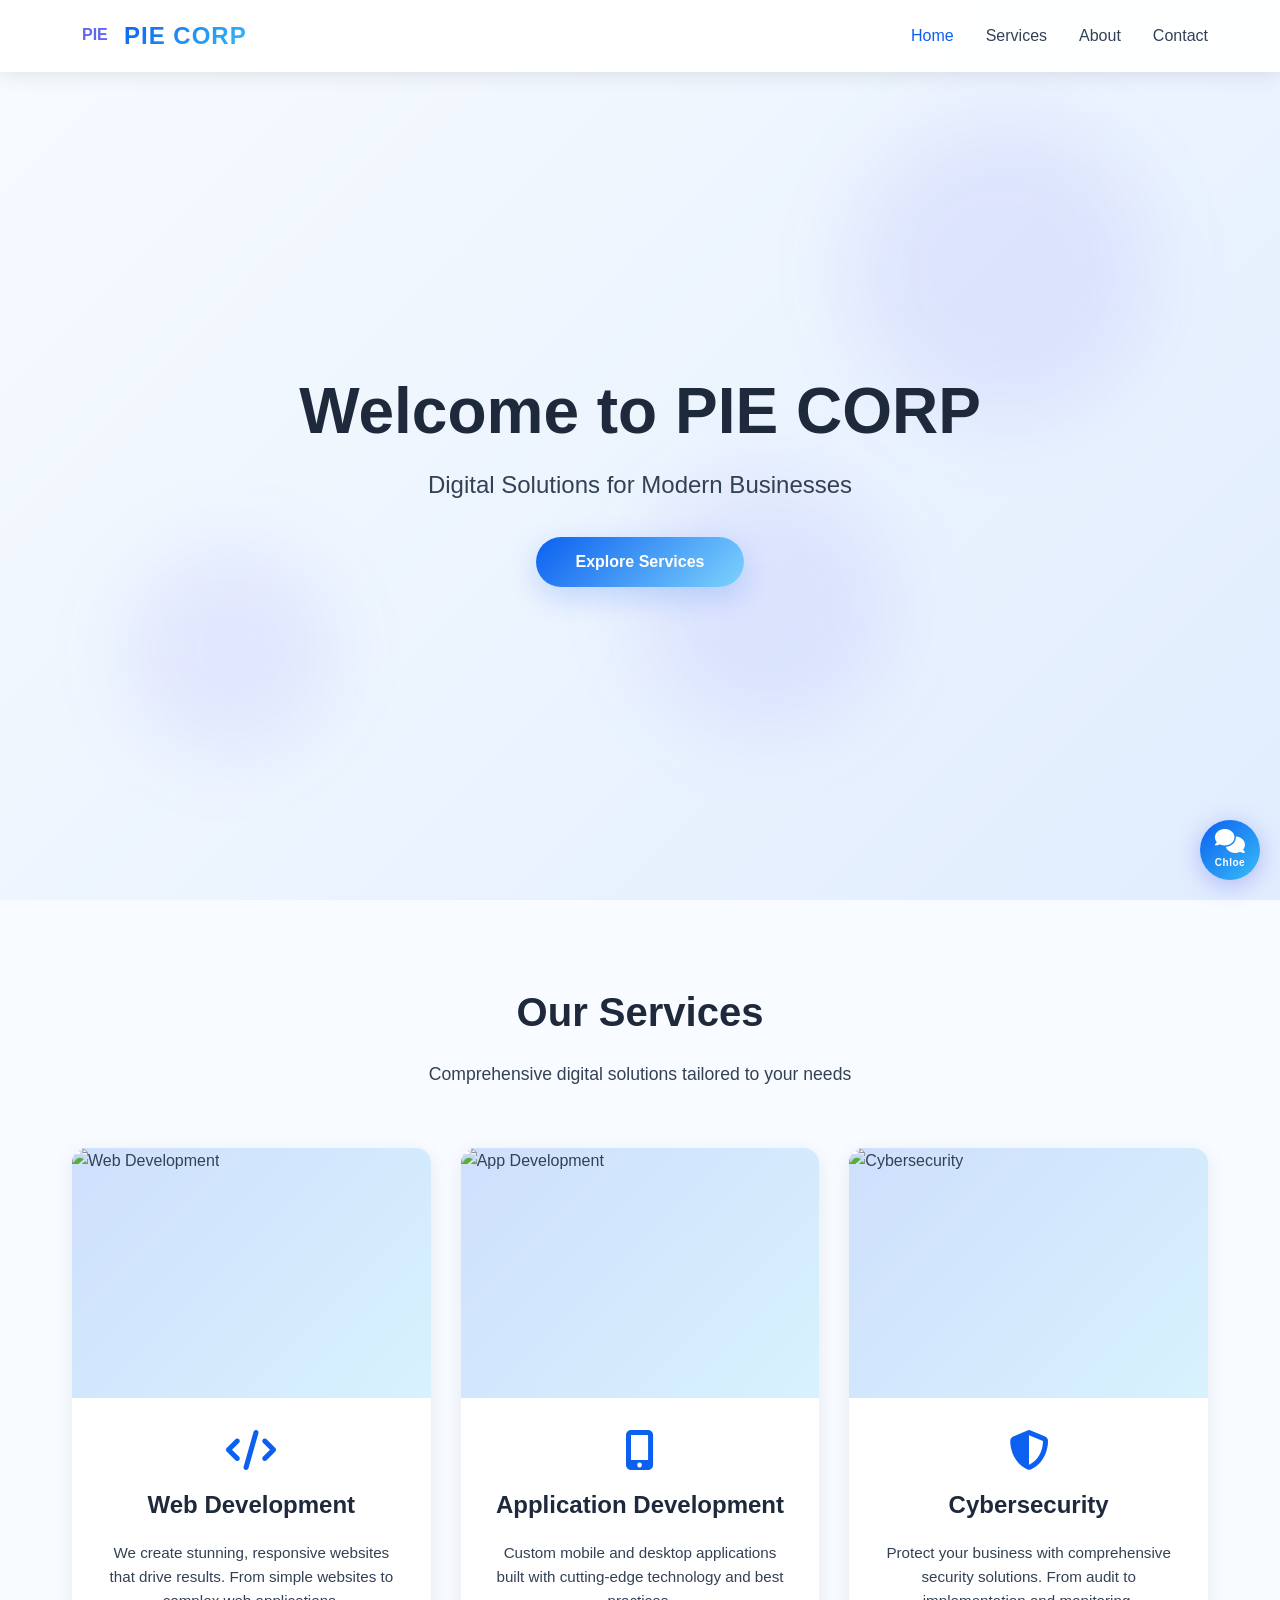
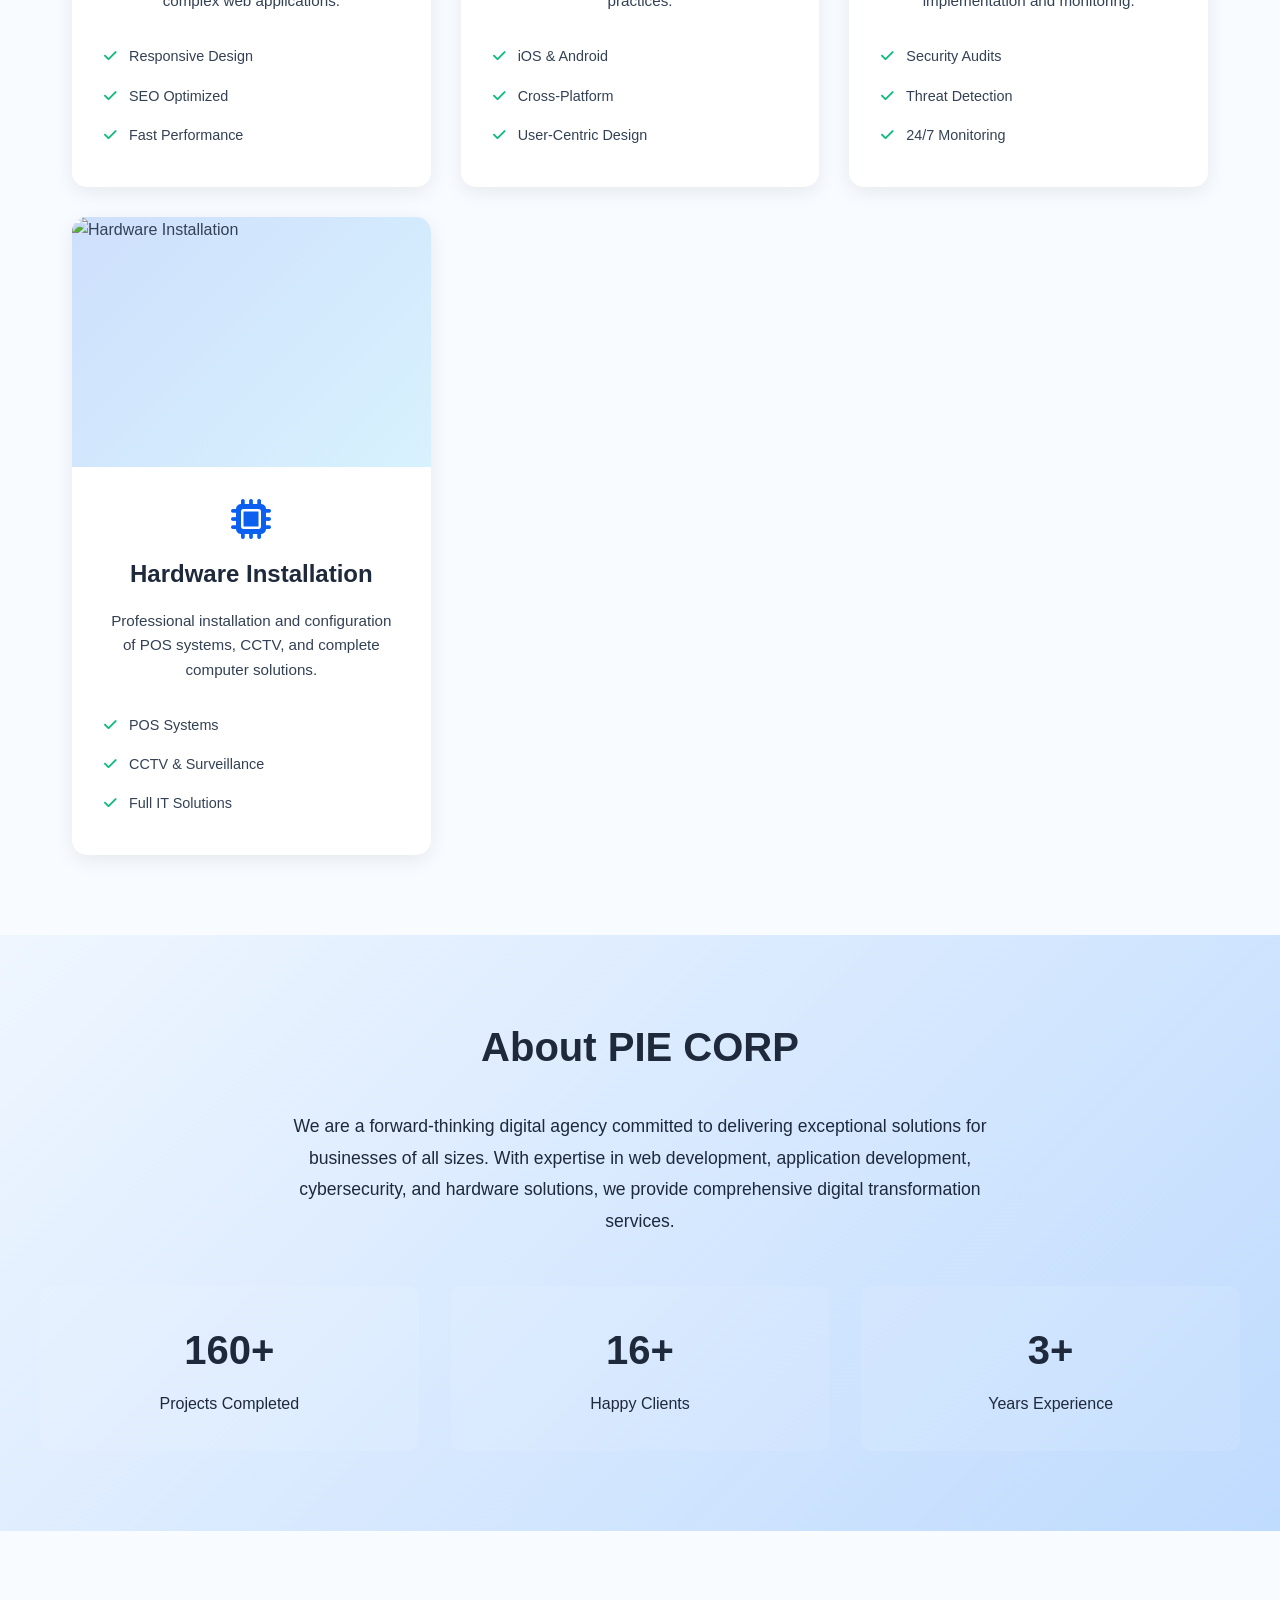
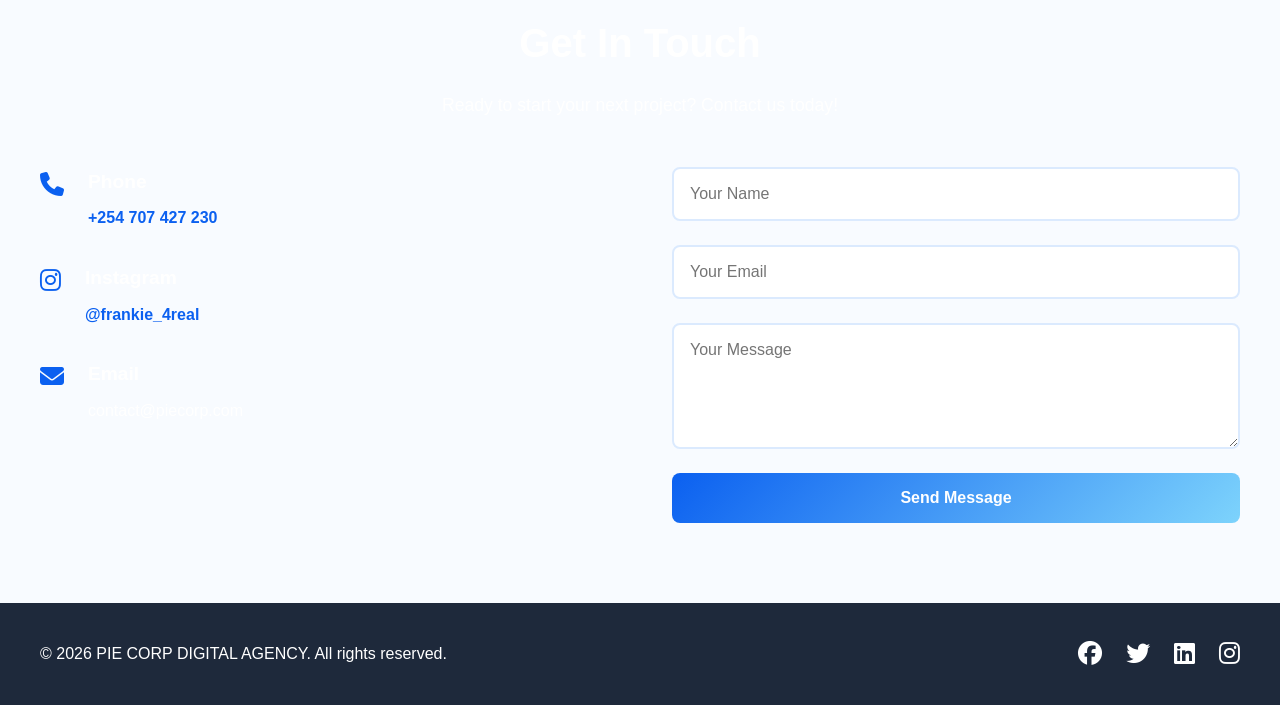
==== index.html @ 2713bd08 "Initial upload of PIE CORP" ====
<!DOCTYPE html>
<html lang="en">
<head>
    <meta charset="UTF-8">
    <meta name="viewport" content="width=device-width, initial-scale=1.0">
    <title>PIE CORP DIGITAL AGENCY | Professional Tech Solutions</title>
    <link rel="stylesheet" href="style.css">
    <link rel="stylesheet" href="https://cdnjs.cloudflare.com/ajax/libs/font-awesome/6.4.0/css/all.min.css">
</head>
<body>
    <!-- Animated Loading Screen (5 seconds) -->
    <div id="loadingScreen" class="loading-screen">
        <div class="loading-content">
            <div class="loading-spinner">
                <div class="loading-ring"></div>
                <div class="loading-dot dot-1"></div>
                <div class="loading-dot dot-2"></div>
                <div class="loading-dot dot-3"></div>
                <div class="pie-logo">
                    <div class="pie-circle"></div>
                    <div class="pie-text">PIE CORP</div>
                </div>
            </div>
            <div class="loading-bar">
                <div class="loading-progress"></div>
            </div>
            <p class="loading-text">DIGITAL AGENCY</p>
        </div>
    </div>

    <!-- Navigation -->
    <nav class="navbar">
        <div class="nav-container">
            <div class="logo">
                <svg class="logo-svg" viewBox="0 0 200 200" fill="none" xmlns="http://www.w3.org/2000/svg">
                    <text x="50" y="120" font-size="80" font-weight="bold" fill="#6366f1">PIE</text>
                </svg>
                <span class="logo-text">PIE CORP</span>
            </div>
            <ul class="nav-menu">
                <li><a href="#home" class="nav-link">Home</a></li>
                <li><a href="#services" class="nav-link">Services</a></li>
                <li><a href="#about" class="nav-link">About</a></li>
                <li><a href="#contact" class="nav-link">Contact</a></li>
            </ul>
            <div class="hamburger">
                <span></span>
                <span></span>
                <span></span>
            </div>
        </div>
    </nav>

    <!-- Hero Section -->
    <section id="home" class="hero">
        <div class="hero-content">
            <h1 class="hero-title fade-in-up">Welcome to PIE CORP</h1>
            <p class="hero-subtitle fade-in-up" style="animation-delay: 0.2s;">Digital Solutions for Modern Businesses</p>
            <button class="hero-btn fade-in-up" style="animation-delay: 0.4s;">Explore Services</button>
        </div>
        <div class="hero-background">
            <div class="animated-shape shape-1"></div>
            <div class="animated-shape shape-2"></div>
            <div class="animated-shape shape-3"></div>
        </div>
    </section>

    <!-- Services Section -->
    <section id="services" class="services">
        <div class="section-title">
            <h2>Our Services</h2>
            <p>Comprehensive digital solutions tailored to your needs</p>
        </div>

        <div class="services-grid">
            <!-- Service 1: Web Development -->
            <div class="service-card">
                <div class="service-image-container">
                    <img src="images/web development.png.jpeg" alt="Web Development" class="service-image">
                    <div class="service-overlay">
                        <p>Responsive & Modern</p>
                    </div>
                </div>
                <div class="service-content">
                    <i class="fas fa-code service-icon"></i>
                    <h3>Web Development</h3>
                    <p>We create stunning, responsive websites that drive results. From simple websites to complex web applications.</p>
                    <ul class="service-features">
                        <li><i class="fas fa-check"></i> Responsive Design</li>
                        <li><i class="fas fa-check"></i> SEO Optimized</li>
                        <li><i class="fas fa-check"></i> Fast Performance</li>
                    </ul>
                </div>
            </div>

            <!-- Service 2: Application Development -->
            <div class="service-card">
                <div class="service-image-container">
                    <img src="images/mobileapplication.png.jpeg" alt="App Development" class="service-image">
                    <div class="service-overlay">
                        <p>iOS, Android & Cross-Platform</p>
                    </div>
                </div>
                <div class="service-content">
                    <i class="fas fa-mobile-alt service-icon"></i>
                    <h3>Application Development</h3>
                    <p>Custom mobile and desktop applications built with cutting-edge technology and best practices.</p>
                    <ul class="service-features">
                        <li><i class="fas fa-check"></i> iOS & Android</li>
                        <li><i class="fas fa-check"></i> Cross-Platform</li>
                        <li><i class="fas fa-check"></i> User-Centric Design</li>
                    </ul>
                </div>
            </div>

            <!-- Service 3: Cybersecurity -->
            <div class="service-card">
                <div class="service-image-container">
                    <img src="images/Cybersecurity.png.jpeg" alt="Cybersecurity" class="service-image">
                    <div class="service-overlay">
                        <p>Secure & Protected</p>
                    </div>
                </div>
                <div class="service-content">
                    <i class="fas fa-shield-alt service-icon"></i>
                    <h3>Cybersecurity</h3>
                    <p>Protect your business with comprehensive security solutions. From audit to implementation and monitoring.</p>
                    <ul class="service-features">
                        <li><i class="fas fa-check"></i> Security Audits</li>
                        <li><i class="fas fa-check"></i> Threat Detection</li>
                        <li><i class="fas fa-check"></i> 24/7 Monitoring</li>
                    </ul>
                </div>
            </div>

            <!-- Service 4: Hardware Installation -->
            <div class="service-card">
                <div class="service-image-container">
                    <img src="images/Hardware.png.jpeg" alt="Hardware Installation" class="service-image">
                    <div class="service-overlay">
                        <p>POS, CCTV & Computer Solutions</p>
                    </div>
                </div>
                <div class="service-content">
                    <i class="fas fa-microchip service-icon"></i>
                    <h3>Hardware Installation</h3>
                    <p>Professional installation and configuration of POS systems, CCTV, and complete computer solutions.</p>
                    <ul class="service-features">
                        <li><i class="fas fa-check"></i> POS Systems</li>
                        <li><i class="fas fa-check"></i> CCTV & Surveillance</li>
                        <li><i class="fas fa-check"></i> Full IT Solutions</li>
                    </ul>
                </div>
            </div>
        </div>
    </section>

    <!-- About Section -->
    <section id="about" class="about">
        <div class="about-container">
            <div class="about-content fade-on-scroll">
                <h2>About PIE CORP</h2>
                <p>We are a forward-thinking digital agency committed to delivering exceptional solutions for businesses of all sizes. With expertise in web development, application development, cybersecurity, and hardware solutions, we provide comprehensive digital transformation services.</p>
                <div class="about-stats">
                    <div class="stat">
                        <h3>500+</h3>
                        <p>Projects Completed</p>
                    </div>
                    <div class="stat">
                        <h3>50+</h3>
                        <p>Happy Clients</p>
                    </div>
                    <div class="stat">
                        <h3>10+</h3>
                        <p>Years Experience</p>
                    </div>
                </div>
            </div>
        </div>
    </section>

    <!-- Contact Section -->
    <section id="contact" class="contact">
        <div class="contact-container">
            <h2>Get In Touch</h2>
            <p>Ready to start your next project? Contact us today!</p>
            
            <div class="contact-content">
                <div class="contact-info">
                    <div class="info-item">
                        <i class="fas fa-phone"></i>
                        <div>
                            <h4>Phone</h4>
                            <p><a href="tel:+254707427230">+254 707 427 230</a></p>
                        </div>
                    </div>
                    <div class="info-item">
                        <i class="fab fa-instagram"></i>
                        <div>
                            <h4>Instagram</h4>
                            <p><a href="https://instagram.com/frankie_4real" target="_blank">@frankie_4real</a></p>
                        </div>
                    </div>
                    <div class="info-item">
                        <i class="fas fa-envelope"></i>
                        <div>
                            <h4>Email</h4>
                            <p>contact@piecorp.com</p>
                        </div>
                    </div>
                </div>

                <form class="contact-form" id="contactForm">
                    <input type="text" placeholder="Your Name" required>
                    <input type="email" placeholder="Your Email" required>
                    <textarea placeholder="Your Message" rows="5" required></textarea>
                    <button type="submit" class="submit-btn">Send Message</button>
                </form>
            </div>
        </div>
    </section>

    <!-- Footer -->
    <footer class="footer">
        <div class="footer-content">
            <p>&copy; 2026 PIE CORP DIGITAL AGENCY. All rights reserved.</p>
            <div class="social-links">
                <a href="#"><i class="fab fa-facebook"></i></a>
                <a href="#"><i class="fab fa-twitter"></i></a>
                <a href="#"><i class="fab fa-linkedin"></i></a>
                <a href="https://instagram.com/frankie_4real" target="_blank"><i class="fab fa-instagram"></i></a>
            </div>
        </div>
    </footer>

    <!-- Chatbot Widget - Chloe -->
    <div id="chatbot-container" class="chatbot-container">
        <div id="chatbot-toggle" class="chatbot-toggle">
            <i class="fas fa-comments"></i>
            <span class="chat-label">Chloe</span>
        </div>
        <div id="chatbot-window" class="chatbot-window">
            <div class="chatbot-header">
                <h3>Chloe - PIE CORP Assistant</h3>
                <button id="chatbot-close" class="chatbot-close">&times;</button>
            </div>
            <div id="chatbot-messages" class="chatbot-messages">
                <div class="chat-message bot-message">
                    <p>Hi! I'm Chloe 👋 How can I help you today? Ask me about our services!</p>
                </div>
            </div>
            <div class="chatbot-input-area">
                <input type="text" id="chatbot-input" placeholder="Ask me anything..." class="chatbot-input">
                <button id="chatbot-send" class="chatbot-send"><i class="fas fa-paper-plane"></i></button>
            </div>
        </div>
    </div>

    <script src="script.js"></script>
</body>
</html>
---- style.css ----
/* ============================================
   ROOT VARIABLES & GLOBAL STYLES
   ============================================ */

:root {
    --primary-color: #0b60f0;
    --secondary-color: #38bdf8;
    --dark-color: #1e293b;
    --light-color: #f8fbff;
    --text-color: #334155;
    --border-color: #dbeafe;
    --success-color: #10b981;
    --transition: all 0.3s cubic-bezier(0.4, 0, 0.2, 1);
}

* {
    margin: 0;
    padding: 0;
    box-sizing: border-box;
}

html {
    scroll-behavior: smooth;
}

body {
    font-family: 'Segoe UI', Tahoma, Geneva, Verdana, sans-serif;
    color: var(--text-color);
    background-color: var(--light-color);
    line-height: 1.6;
    overflow-x: hidden;
}

/* ============================================
   LOADING SCREEN (5 SECONDS ANIMATION)
   ============================================ */

.loading-screen {
    position: fixed;
    top: 0;
    left: 0;
    width: 100%;
    height: 100%;
    background: linear-gradient(135deg, #0b60f0 0%, #85d7ff 100%);
    display: flex;
    justify-content: center;
    align-items: center;
    z-index: 9999;
    animation: fadeOutScreen 0.8s ease-in-out 4.2s forwards;
}

@keyframes fadeOutScreen {
    to {
        opacity: 0;
        visibility: hidden;
        pointer-events: none;
    }
}

.loading-content {
    text-align: center;
    color: white;
}

.loading-spinner {
    position: relative;
    width: 170px;
    height: 170px;
    margin: 0 auto 30px;
}

.loading-ring {
    position: absolute;
    inset: 0;
    border-radius: 50%;
    border: 4px solid rgba(255, 255, 255, 0.15);
    box-shadow: 0 0 0 12px rgba(255, 255, 255, 0.06);
    animation: rotateRing 2s linear infinite;
}

.loading-dot {
    position: absolute;
    width: 18px;
    height: 18px;
    border-radius: 50%;
    background: white;
    opacity: 0.8;
    animation: pulseDot 1.2s ease-in-out infinite;
}

.loading-dot.dot-1 {
    top: 10%;
    left: 50%;
    transform: translateX(-50%);
    animation-delay: 0s;
}

.loading-dot.dot-2 {
    top: 50%;
    right: 10%;
    transform: translateY(-50%);
    animation-delay: 0.2s;
}

.loading-dot.dot-3 {
    bottom: 10%;
    left: 50%;
    transform: translateX(-50%);
    animation-delay: 0.4s;
}

@keyframes rotateRing {
    from { transform: rotate(0deg); }
    to { transform: rotate(360deg); }
}

@keyframes pulseDot {
    0%, 100% { transform: scale(1); opacity: 0.8; }
    50% { transform: scale(1.4); opacity: 1; }
}

.pie-logo {
    position: absolute;
    inset: 32px;
    display: flex;
    justify-content: center;
    align-items: center;
    flex-direction: column;
}

.pie-circle {
    position: absolute;
    width: 100%;
    height: 100%;
    border: 4px solid rgba(255, 255, 255, 0.3);
    border-radius: 50%;
    animation: rotateLogo 3s linear infinite;
}

@keyframes rotateLogo {
    from {
        transform: rotate(0deg);
    }
    to {
        transform: rotate(360deg);
    }
}

.pie-text {
    position: absolute;
    top: 50%;
    left: 50%;
    transform: translate(-50%, -50%);
    font-size: 48px;
    font-weight: bold;
    letter-spacing: 2px;
    animation: pulseLogo 1s ease-in-out infinite;
}

@keyframes pulseLogo {
    0%, 100% {
        transform: translate(-50%, -50%) scale(1);
    }
    50% {
        transform: translate(-50%, -50%) scale(1.1);
    }
}

.loading-bar {
    width: 200px;
    height: 4px;
    background: rgba(255, 255, 255, 0.2);
    border-radius: 10px;
    margin: 30px auto;
    overflow: hidden;
}

.loading-progress {
    height: 100%;
    background: white;
    border-radius: 10px;
    animation: loadingProgress 5s ease-in-out forwards;
}

@keyframes loadingProgress {
    0% {
        width: 0%;
    }
    100% {
        width: 100%;
    }
}

.loading-text {
    font-size: 18px;
    letter-spacing: 4px;
    animation: fadeInOut 5s ease-in-out forwards;
}

@keyframes fadeInOut {
    0%, 10% {
        opacity: 0;
    }
    50% {
        opacity: 1;
    }
    90%, 100% {
        opacity: 0;
    }
}

/* ============================================
   NAVIGATION BAR
   ============================================ */

.navbar {
    position: fixed;
    top: 0;
    width: 100%;
    background: rgba(255, 255, 255, 0.95);
    backdrop-filter: blur(10px);
    padding: 1rem 0;
    z-index: 1000;
    box-shadow: 0 2px 20px rgba(0, 0, 0, 0.1);
    animation: slideDownNav 0.6s ease-out 5s both;
}

@keyframes slideDownNav {
    from {
        transform: translateY(-100%);
        opacity: 0;
    }
    to {
        transform: translateY(0);
        opacity: 1;
    }
}

.nav-container {
    max-width: 1200px;
    margin: 0 auto;
    display: flex;
    justify-content: space-between;
    align-items: center;
    padding: 0 2rem;
}

.logo {
    font-size: 24px;
    font-weight: bold;
    color: var(--primary-color);
    display: flex;
    align-items: center;
    gap: 12px;
    cursor: pointer;
    transition: var(--transition);
}

.logo:hover {
    transform: scale(1.05);
}

.logo-svg {
    width: 40px;
    height: 40px;
    animation: rotateBrand 8s linear infinite;
}

@keyframes rotateBrand {
    from {
        transform: rotate(0deg);
    }
    to {
        transform: rotate(360deg);
    }
}

.logo-text {
    background: linear-gradient(135deg, var(--primary-color), var(--secondary-color));
    -webkit-background-clip: text;
    -webkit-text-fill-color: transparent;
    background-clip: text;
    font-weight: 800;
    letter-spacing: 1px;
}

.nav-menu {
    display: flex;
    list-style: none;
    gap: 2rem;
}

.nav-link {
    text-decoration: none;
    color: var(--text-color);
    font-weight: 500;
    position: relative;
    transition: var(--transition);
}

.nav-link::after {
    content: '';
    position: absolute;
    bottom: -5px;
    left: 0;
    width: 0;
    height: 2px;
    background: var(--primary-color);
    transition: var(--transition);
}

.nav-link:hover {
    color: var(--primary-color);
}

.nav-link:hover::after {
    width: 100%;
}

.hamburger {
    display: none;
    flex-direction: column;
    cursor: pointer;
}

.hamburger span {
    width: 25px;
    height: 3px;
    background: var(--text-color);
    margin: 5px 0;
    transition: var(--transition);
}

/* ============================================
   HERO SECTION
   ============================================ */

.hero {
    min-height: 100vh;
    display: flex;
    align-items: center;
    justify-content: center;
    background: linear-gradient(135deg, rgba(248, 251, 255, 0.8) 0%, rgba(219, 234, 254, 0.8) 100%), url('images/LOGO.png');
    background-size: cover, contain;
    background-repeat: no-repeat;
    background-position: center;
    position: relative;
    overflow: hidden;
    padding-top: 60px;
}

.hero-background {
    position: absolute;
    width: 100%;
    height: 100%;
    z-index: 0;
}

.animated-shape {
    position: absolute;
    border-radius: 50%;
    background: rgba(99, 102, 241, 0.1);
    filter: blur(40px);
}

.shape-1 {
    width: 300px;
    height: 300px;
    top: 10%;
    right: 10%;
    animation: floatShape1 6s ease-in-out infinite;
}

.shape-2 {
    width: 200px;
    height: 200px;
    bottom: 20%;
    left: 10%;
    animation: floatShape2 8s ease-in-out infinite;
}

.shape-3 {
    width: 250px;
    height: 250px;
    top: 50%;
    left: 50%;
    animation: floatShape3 7s ease-in-out infinite;
}

@keyframes floatShape1 {
    0%, 100% { transform: translate(0, 0) scale(1); }
    50% { transform: translate(30px, -30px) scale(1.1); }
}

@keyframes floatShape2 {
    0%, 100% { transform: translate(0, 0) scale(1); }
    50% { transform: translate(-30px, 30px) scale(1.1); }
}

@keyframes floatShape3 {
    0%, 100% { transform: translate(0, 0) rotate(0deg); }
    50% { transform: translate(20px, 20px) rotate(180deg); }
}

.hero-content {
    position: relative;
    z-index: 10;
    text-align: center;
    color: var(--dark-color);
}

.hero-title {
    font-size: 4rem;
    font-weight: 800;
    margin-bottom: 1rem;
    line-height: 1.2;
}

.hero-subtitle {
    font-size: 1.5rem;
    color: var(--text-color);
    margin-bottom: 2rem;
}

.hero-btn {
    padding: 1rem 2.5rem;
    font-size: 1rem;
    font-weight: 600;
    background: linear-gradient(135deg, var(--primary-color), #7dd3fc);
    color: white;
    border: none;
    border-radius: 50px;
    cursor: pointer;
    transition: var(--transition);
    box-shadow: 0 10px 30px rgba(11, 96, 240, 0.2);
}

.hero-btn:hover {
    transform: translateY(-3px);
    box-shadow: 0 15px 40px rgba(99, 102, 241, 0.4);
}

.fade-in-up {
    animation: fadeInUp 0.8s ease-out 5s both;
}

@keyframes fadeInUp {
    from {
        opacity: 0;
        transform: translateY(30px);
    }
    to {
        opacity: 1;
        transform: translateY(0);
    }
}

/* ============================================
   SERVICES SECTION
   ============================================ */

.services {
    padding: 80px 2rem;
    max-width: 1200px;
    margin: 0 auto;
}

.section-title {
    text-align: center;
    margin-bottom: 60px;
}

.section-title h2 {
    font-size: 2.5rem;
    margin-bottom: 1rem;
    color: var(--dark-color);
}

.section-title p {
    font-size: 1.1rem;
    color: var(--text-color);
}

.services-grid {
    display: grid;
    grid-template-columns: repeat(auto-fit, minmax(280px, 1fr));
    gap: 30px;
}

/* SERVICE CARDS WITH HOVER EFFECTS */

.service-card {
    background: white;
    border-radius: 15px;
    overflow: hidden;
    box-shadow: 0 5px 20px rgba(0, 0, 0, 0.08);
    transition: var(--transition);
    animation: slideInCard 0.6s ease-out both;
}

@keyframes slideInCard {
    from {
        opacity: 0;
        transform: translateY(20px);
    }
    to {
        opacity: 1;
        transform: translateY(0);
    }
}

.service-card:nth-child(1) { animation-delay: 0.1s; }
.service-card:nth-child(2) { animation-delay: 0.2s; }
.service-card:nth-child(3) { animation-delay: 0.3s; }
.service-card:nth-child(4) { animation-delay: 0.4s; }

.service-card:hover {
    transform: translateY(-10px);
    box-shadow: 0 20px 40px rgba(0, 0, 0, 0.15);
}

.service-image-container {
    position: relative;
    width: 100%;
    height: 250px;
    overflow: hidden;
    background: linear-gradient(135deg, rgba(11, 96, 240, 0.2) 0%, rgba(56, 189, 248, 0.2) 100%);
}

.service-image {
    width: 100%;
    height: 100%;
    object-fit: cover;
    transition: var(--transition);
}

.service-card:hover .service-image {
    transform: scale(1.1) rotate(2deg);
    filter: brightness(0.8);
}

.service-overlay {
    position: absolute;
    top: 0;
    left: 0;
    width: 100%;
    height: 100%;
    background: rgba(11, 96, 240, 0.75);
    display: flex;
    align-items: center;
    justify-content: center;
    color: white;
    font-weight: 600;
    opacity: 0;
    transition: var(--transition);
}

.service-card:hover .service-overlay {
    opacity: 1;
}

.service-content {
    padding: 2rem;
    text-align: center;
}

.service-icon {
    font-size: 2.5rem;
    color: var(--primary-color);
    margin-bottom: 1rem;
    display: inline-block;
    transition: var(--transition);
}

.service-card:hover .service-icon {
    transform: scale(1.2) rotate(10deg);
    color: var(--secondary-color);
}

.service-content h3 {
    font-size: 1.5rem;
    margin-bottom: 1rem;
    color: var(--dark-color);
}

.service-content p {
    color: var(--text-color);
    margin-bottom: 1.5rem;
    font-size: 0.95rem;
}

.service-features {
    list-style: none;
    text-align: left;
}

.service-features li {
    padding: 0.5rem 0;
    color: var(--text-color);
    font-size: 0.9rem;
}

.service-features i {
    color: var(--success-color);
    margin-right: 0.5rem;
}

/* ============================================
   ABOUT SECTION
   ============================================ */

.about {
    padding: 80px 2rem;
    background: linear-gradient(135deg, #eff6ff 0%, #bfdbfe 100%);
    color: #1e293b;
}

.about-container {
    max-width: 1200px;
    margin: 0 auto;
}

.about-content {
    text-align: center;
}

.about-content h2 {
    font-size: 2.5rem;
    margin-bottom: 2rem;
}

.about-content p {
    font-size: 1.1rem;
    line-height: 1.8;
    margin-bottom: 3rem;
    max-width: 700px;
    margin-left: auto;
    margin-right: auto;
}

.about-stats {
    display: grid;
    grid-template-columns: repeat(auto-fit, minmax(200px, 1fr));
    gap: 2rem;
    margin-top: 3rem;
}

.stat {
    background: rgba(255, 255, 255, 0.1);
    padding: 2rem;
    border-radius: 10px;
    backdrop-filter: blur(10px);
    transition: var(--transition);
}

.stat:hover {
    background: rgba(255, 255, 255, 0.2);
    transform: translateY(-5px);
}

.stat h3 {
    font-size: 2.5rem;
    margin-bottom: 0.5rem;
}

.stat p {
    font-size: 1rem;
    margin: 0;
}

/* ============================================
   CONTACT SECTION
   ============================================ */

.contact {
    padding: 80px 2rem;
    position: relative;
}

.contact::before {
    content: '';
    position: absolute;
    top: 0;
    left: 0;
    width: 100%;
    height: 100%;
    background: var(--light-color);
    z-index: -2;
}

.contact::after {
    content: '';
    position: absolute;
    top: 0;
    left: 0;
    width: 100%;
    height: 100%;
    background-image: url('images/LOGO.png');
    background-size: cover;
    background-repeat: no-repeat;
    background-position: center;
    filter: hue-rotate(200deg) saturate(3) brightness(0.8);
    z-index: -1;
}

.contact-container {
    max-width: 1200px;
    margin: 0 auto;
}

.contact-container h2 {
    font-size: 2.5rem;
    text-align: center;
    margin-bottom: 1rem;
    color: white;
}

.contact-container > p {
    text-align: center;
    font-size: 1.1rem;
    color: white;
    margin-bottom: 3rem;
}

.contact-content {
    display: grid;
    grid-template-columns: 1fr 1fr;
    gap: 4rem;
}

.contact-info {
    display: flex;
    flex-direction: column;
    gap: 2rem;
}

.info-item {
    display: flex;
    gap: 1.5rem;
}

.info-item i {
    font-size: 1.5rem;
    color: var(--primary-color);
    margin-top: 5px;
}

.info-item h4 {
    font-size: 1.2rem;
    margin-bottom: 0.5rem;
    color: white;
}

.info-item p {
    color: white;
}

.info-item a {
    color: var(--primary-color);
    text-decoration: none;
    transition: var(--transition);
    font-weight: 600;
}

.info-item a:hover {
    color: var(--secondary-color);
    text-decoration: underline;
}

.contact-form {
    display: flex;
    flex-direction: column;
    gap: 1.5rem;
}

.contact-form input,
.contact-form textarea {
    padding: 1rem;
    border: 2px solid var(--border-color);
    border-radius: 8px;
    font-family: inherit;
    font-size: 1rem;
    transition: var(--transition);
}

.contact-form input:focus,
.contact-form textarea:focus {
    outline: none;
    border-color: var(--primary-color);
    box-shadow: 0 0 0 3px rgba(99, 102, 241, 0.1);
}

.submit-btn {
    padding: 1rem 2rem;
    background: linear-gradient(135deg, var(--primary-color), #7dd3fc);
    color: white;
    border: none;
    border-radius: 8px;
    font-size: 1rem;
    font-weight: 600;
    cursor: pointer;
    transition: var(--transition);
}

.submit-btn:hover {
    transform: translateY(-2px);
    box-shadow: 0 10px 25px rgba(99, 102, 241, 0.3);
}

/* ============================================
   FOOTER
   ============================================ */

.footer {
    background: var(--dark-color);
    color: white;
    padding: 2rem;
    text-align: center;
}

.footer-content {
    display: flex;
    justify-content: space-between;
    align-items: center;
    max-width: 1200px;
    margin: 0 auto;
}

.social-links {
    display: flex;
    gap: 1.5rem;
}

.social-links a {
    color: white;
    font-size: 1.5rem;
    transition: var(--transition);
}

.social-links a:hover {
    color: var(--primary-color);
    transform: scale(1.2) rotate(10deg);
}

/* ============================================
   CHATBOT WIDGET (CHLOE)
   ============================================ */

.chatbot-container {
    position: fixed;
    bottom: 20px;
    right: 20px;
    z-index: 8000;
    font-family: 'Segoe UI', Tahoma, Geneva, Verdana, sans-serif;
}

.chatbot-toggle {
    width: 60px;
    height: 60px;
    background: linear-gradient(135deg, var(--primary-color), var(--secondary-color));
    border-radius: 50%;
    display: flex;
    align-items: center;
    justify-content: center;
    color: white;
    cursor: pointer;
    box-shadow: 0 5px 25px rgba(99, 102, 241, 0.4);
    transition: var(--transition);
    border: none;
    font-size: 24px;
    flex-direction: column;
    gap: 2px;
}

.chatbot-toggle:hover {
    transform: scale(1.1);
    box-shadow: 0 8px 35px rgba(99, 102, 241, 0.6);
}

.chat-label {
    font-size: 10px;
    font-weight: 700;
    letter-spacing: 0.5px;
}

.chatbot-window {
    position: absolute;
    bottom: 80px;
    right: 0;
    width: 380px;
    height: 550px;
    background: white;
    border-radius: 15px;
    box-shadow: 0 10px 40px rgba(0, 0, 0, 0.15);
    display: none;
    flex-direction: column;
    overflow: hidden;
    animation: slideUpChat 0.3s ease-out;
}

.chatbot-window.active {
    display: flex;
}

@keyframes slideUpChat {
    from {
        opacity: 0;
        transform: translateY(20px);
    }
    to {
        opacity: 1;
        transform: translateY(0);
    }
}

.chatbot-header {
    background: linear-gradient(135deg, var(--primary-color), var(--secondary-color));
    color: white;
    padding: 1.5rem;
    display: flex;
    justify-content: space-between;
    align-items: center;
}

.chatbot-header h3 {
    font-size: 1.1rem;
    margin: 0;
}

.chatbot-close {
    background: rgba(255, 255, 255, 0.2);
    border: none;
    color: white;
    font-size: 1.5rem;
    cursor: pointer;
    width: 30px;
    height: 30px;
    border-radius: 50%;
    display: flex;
    align-items: center;
    justify-content: center;
    transition: var(--transition);
}

.chatbot-close:hover {
    background: rgba(255, 255, 255, 0.4);
}

.chatbot-messages {
    flex: 1;
    overflow-y: auto;
    padding: 1.5rem;
    background: #f8f9fa;
    scroll-behavior: smooth;
}

.chatbot-messages::-webkit-scrollbar {
    width: 6px;
}

.chatbot-messages::-webkit-scrollbar-track {
    background: transparent;
}

.chatbot-messages::-webkit-scrollbar-thumb {
    background: var(--primary-color);
    border-radius: 3px;
}

.chat-message {
    margin-bottom: 1rem;
    display: flex;
    animation: fadeInMessage 0.3s ease-out;
}

@keyframes fadeInMessage {
    from {
        opacity: 0;
        transform: translateY(10px);
    }
    to {
        opacity: 1;
        transform: translateY(0);
    }
}

.bot-message {
    justify-content: flex-start;
}

.user-message {
    justify-content: flex-end;
}

.chat-message p {
    max-width: 75%;
    padding: 0.8rem 1rem;
    border-radius: 12px;
    line-height: 1.4;
    margin: 0;
    word-wrap: break-word;
}

.bot-message p {
    background: #e8eef7;
    color: var(--dark-color);
    border-radius: 12px 12px 12px 0;
}

.user-message p {
    background: linear-gradient(135deg, var(--primary-color), var(--secondary-color));
    color: white;
    border-radius: 12px 12px 0 12px;
}

.chatbot-input-area {
    display: flex;
    gap: 0.5rem;
    padding: 1rem;
    background: white;
    border-top: 2px solid var(--border-color);
}

.chatbot-input {
    flex: 1;
    border: 1px solid var(--border-color);
    border-radius: 25px;
    padding: 0.75rem 1rem;
    font-size: 0.95rem;
    transition: var(--transition);
    font-family: inherit;
}

.chatbot-input:focus {
    outline: none;
    border-color: var(--primary-color);
    box-shadow: 0 0 0 2px rgba(99, 102, 241, 0.1);
}

.chatbot-send {
    width: 40px;
    height: 40px;
    background: linear-gradient(135deg, var(--primary-color), var(--secondary-color));
    border: none;
    border-radius: 50%;
    color: white;
    cursor: pointer;
    display: flex;
    align-items: center;
    justify-content: center;
    transition: var(--transition);
}

.chatbot-send:hover {
    transform: scale(1.05);
    box-shadow: 0 5px 15px rgba(99, 102, 241, 0.3);
}

.chatbot-send:active {
    transform: scale(0.95);
}

.typing-indicator {
    display: flex;
    gap: 4px;
    align-items: flex-end;
}

.typing-dot {
    width: 8px;
    height: 8px;
    background: var(--primary-color);
    border-radius: 50%;
    animation: typingAnimation 1.4s infinite;
}

.typing-dot:nth-child(2) {
    animation-delay: 0.2s;
}

.typing-dot:nth-child(3) {
    animation-delay: 0.4s;
}

@keyframes typingAnimation {
    0%, 60%, 100% {
        transform: translateY(0);
        opacity: 0.5;
    }
    30% {
        transform: translateY(-10px);
        opacity: 1;
    }
}

/* ============================================
   SCROLL ANIMATIONS
   ============================================ */

.fade-on-scroll {
    opacity: 0;
    transform: translateY(30px);
    animation: fadeInUp 0.8s ease-out forwards;
}

/* ============================================
   RESPONSIVE DESIGN
   ============================================ */

@media (max-width: 768px) {
    .hero-title {
        font-size: 2.5rem;
    }

    .hero-subtitle {
        font-size: 1.2rem;
    }

    .nav-menu {
        display: none;
    }

    .hamburger {
        display: flex;
    }

    .section-title h2 {
        font-size: 2rem;
    }

    .about-content h2 {
        font-size: 2rem;
    }

    .contact-content {
        grid-template-columns: 1fr;
        gap: 2rem;
    }

    .footer-content {
        flex-direction: column;
        gap: 1rem;
    }

    .chatbot-window {
        width: 90vw;
        max-width: 380px;
        height: 60vh;
        max-height: 550px;
    }
}

@media (max-width: 480px) {
    .hero-title {
        font-size: 2rem;
    }

    .services-grid {
        grid-template-columns: 1fr;
    }

    .section-title h2 {
        font-size: 1.8rem;
    }
}
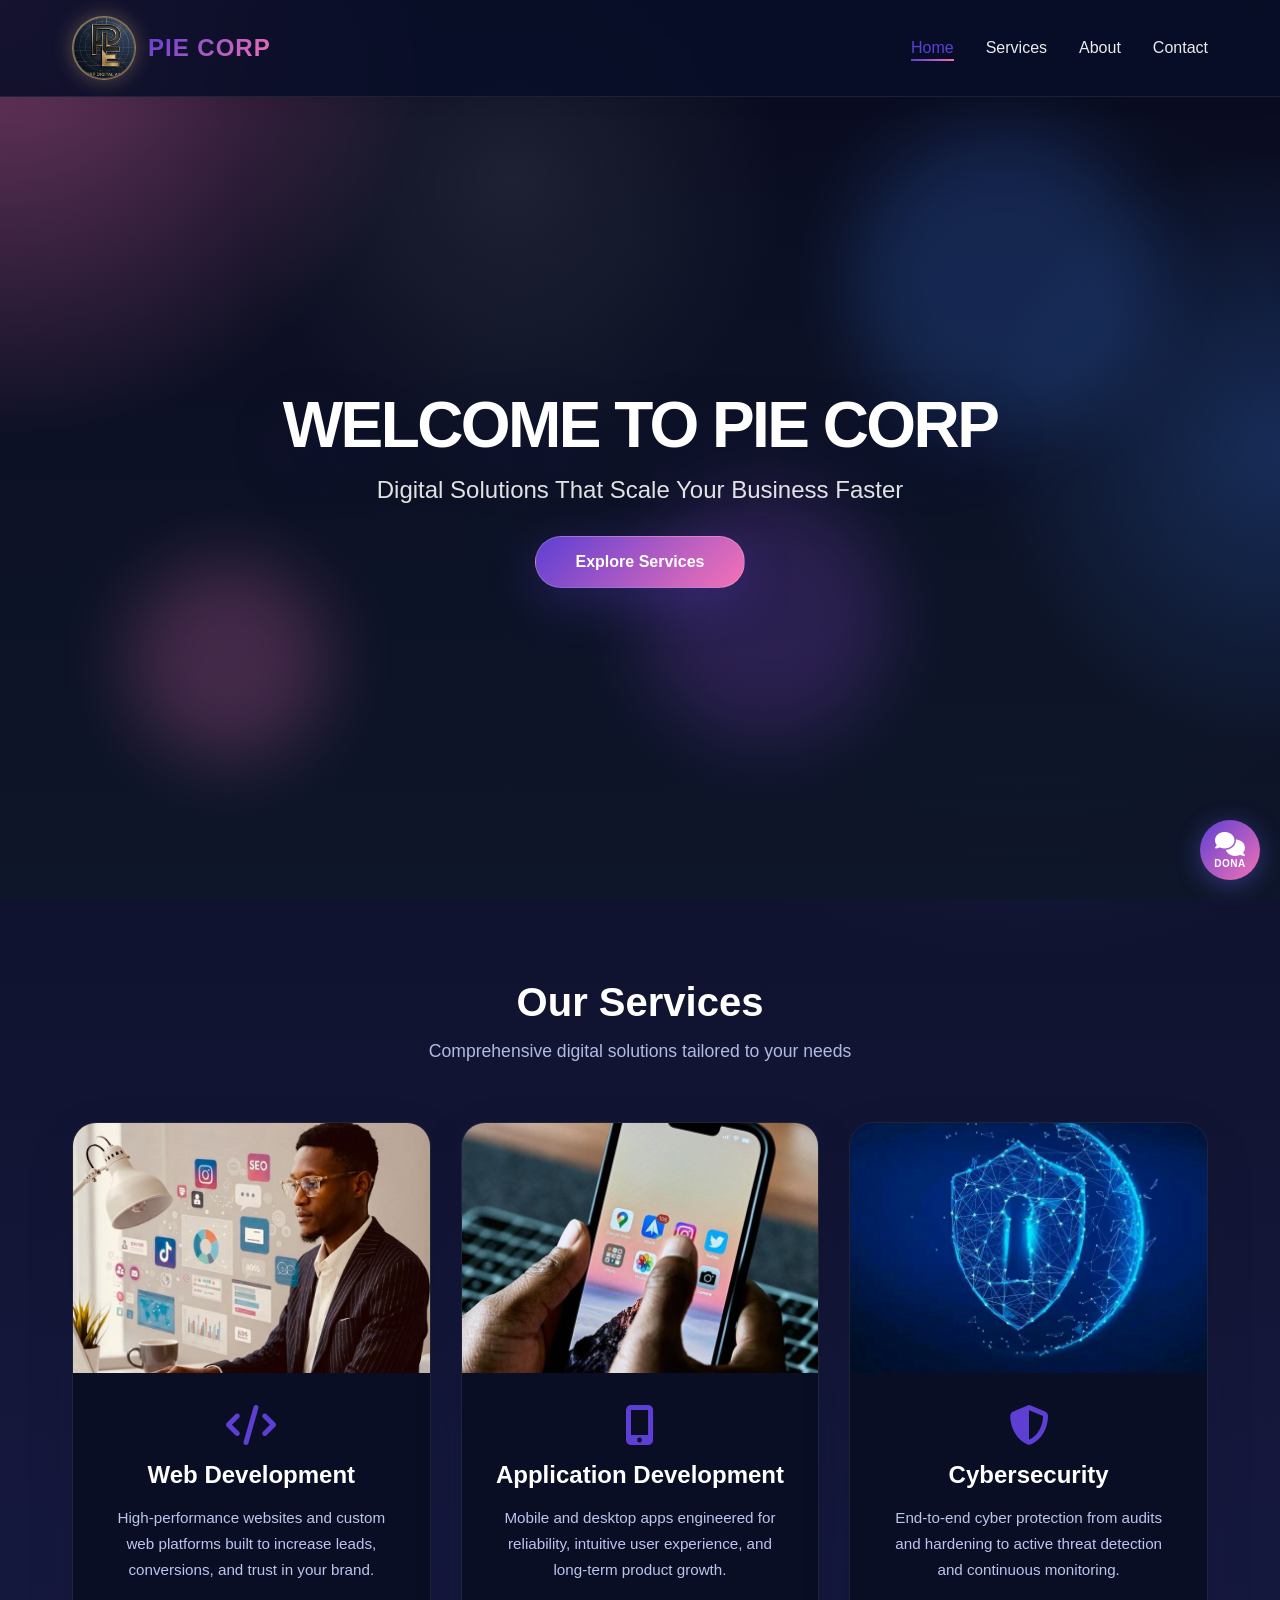
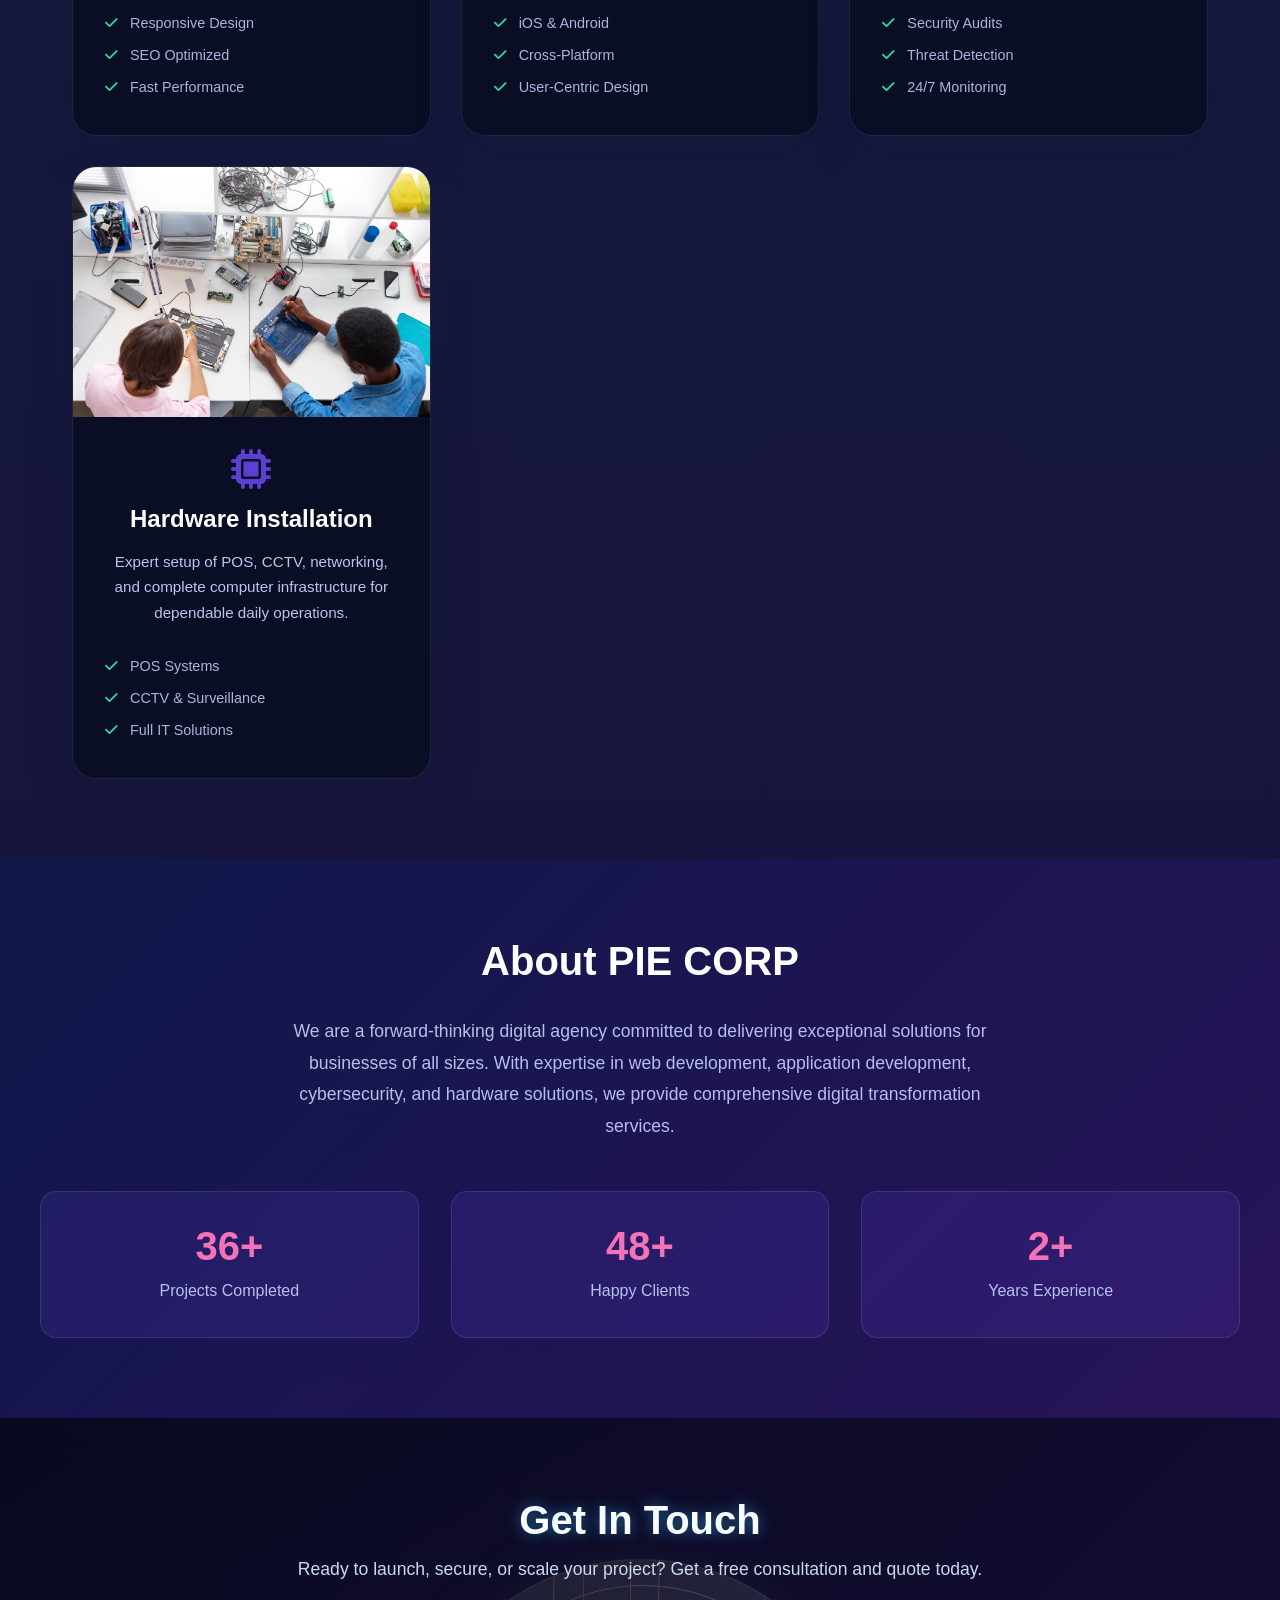
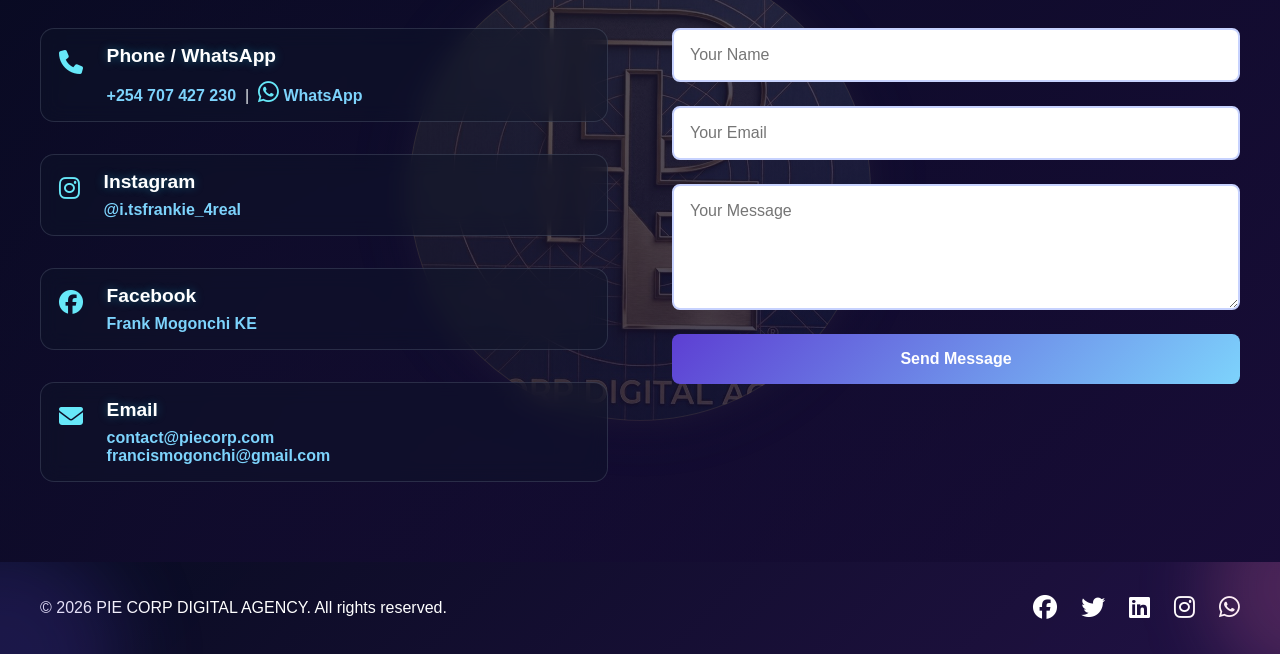
==== commit b1b26be5: "feat: full site polish — mobile nav, accessibility, conversion copy, Netlify forms, security headers" ====
--- a/index.html
+++ b/index.html
@@ -1,261 +1,276 @@
-<!DOCTYPE html>
-<html lang="en">
-<head>
-    <meta charset="UTF-8">
-    <meta name="viewport" content="width=device-width, initial-scale=1.0">
-    <title>PIE CORP DIGITAL AGENCY | Professional Tech Solutions</title>
-    <link rel="stylesheet" href="style.css">
-    <link rel="stylesheet" href="https://cdnjs.cloudflare.com/ajax/libs/font-awesome/6.4.0/css/all.min.css">
-</head>
-<body>
-    <!-- Animated Loading Screen (5 seconds) -->
-    <div id="loadingScreen" class="loading-screen">
-        <div class="loading-content">
-            <div class="loading-spinner">
-                <div class="loading-ring"></div>
-                <div class="loading-dot dot-1"></div>
-                <div class="loading-dot dot-2"></div>
-                <div class="loading-dot dot-3"></div>
-                <div class="pie-logo">
-                    <div class="pie-circle"></div>
-                    <div class="pie-text">PIE CORP</div>
-                </div>
-            </div>
-            <div class="loading-bar">
-                <div class="loading-progress"></div>
-            </div>
-            <p class="loading-text">DIGITAL AGENCY</p>
-        </div>
-    </div>
-
-    <!-- Navigation -->
-    <nav class="navbar">
-        <div class="nav-container">
-            <div class="logo">
-                <svg class="logo-svg" viewBox="0 0 200 200" fill="none" xmlns="http://www.w3.org/2000/svg">
-                    <text x="50" y="120" font-size="80" font-weight="bold" fill="#6366f1">PIE</text>
-                </svg>
-                <span class="logo-text">PIE CORP</span>
-            </div>
-            <ul class="nav-menu">
-                <li><a href="#home" class="nav-link">Home</a></li>
-                <li><a href="#services" class="nav-link">Services</a></li>
-                <li><a href="#about" class="nav-link">About</a></li>
-                <li><a href="#contact" class="nav-link">Contact</a></li>
-            </ul>
-            <div class="hamburger">
-                <span></span>
-                <span></span>
-                <span></span>
-            </div>
-        </div>
-    </nav>
-
-    <!-- Hero Section -->
-    <section id="home" class="hero">
-        <div class="hero-content">
-            <h1 class="hero-title fade-in-up">Welcome to PIE CORP</h1>
-            <p class="hero-subtitle fade-in-up" style="animation-delay: 0.2s;">Digital Solutions for Modern Businesses</p>
-            <button class="hero-btn fade-in-up" style="animation-delay: 0.4s;">Explore Services</button>
-        </div>
-        <div class="hero-background">
-            <div class="animated-shape shape-1"></div>
-            <div class="animated-shape shape-2"></div>
-            <div class="animated-shape shape-3"></div>
-        </div>
-    </section>
-
-    <!-- Services Section -->
-    <section id="services" class="services">
-        <div class="section-title">
-            <h2>Our Services</h2>
-            <p>Comprehensive digital solutions tailored to your needs</p>
-        </div>
-
-        <div class="services-grid">
-            <!-- Service 1: Web Development -->
-            <div class="service-card">
-                <div class="service-image-container">
-                    <img src="images/web development.png.jpeg" alt="Web Development" class="service-image">
-                    <div class="service-overlay">
-                        <p>Responsive & Modern</p>
-                    </div>
-                </div>
-                <div class="service-content">
-                    <i class="fas fa-code service-icon"></i>
-                    <h3>Web Development</h3>
-                    <p>We create stunning, responsive websites that drive results. From simple websites to complex web applications.</p>
-                    <ul class="service-features">
-                        <li><i class="fas fa-check"></i> Responsive Design</li>
-                        <li><i class="fas fa-check"></i> SEO Optimized</li>
-                        <li><i class="fas fa-check"></i> Fast Performance</li>
-                    </ul>
-                </div>
-            </div>
-
-            <!-- Service 2: Application Development -->
-            <div class="service-card">
-                <div class="service-image-container">
-                    <img src="images/mobileapplication.png.jpeg" alt="App Development" class="service-image">
-                    <div class="service-overlay">
-                        <p>iOS, Android & Cross-Platform</p>
-                    </div>
-                </div>
-                <div class="service-content">
-                    <i class="fas fa-mobile-alt service-icon"></i>
-                    <h3>Application Development</h3>
-                    <p>Custom mobile and desktop applications built with cutting-edge technology and best practices.</p>
-                    <ul class="service-features">
-                        <li><i class="fas fa-check"></i> iOS & Android</li>
-                        <li><i class="fas fa-check"></i> Cross-Platform</li>
-                        <li><i class="fas fa-check"></i> User-Centric Design</li>
-                    </ul>
-                </div>
-            </div>
-
-            <!-- Service 3: Cybersecurity -->
-            <div class="service-card">
-                <div class="service-image-container">
-                    <img src="images/Cybersecurity.png.jpeg" alt="Cybersecurity" class="service-image">
-                    <div class="service-overlay">
-                        <p>Secure & Protected</p>
-                    </div>
-                </div>
-                <div class="service-content">
-                    <i class="fas fa-shield-alt service-icon"></i>
-                    <h3>Cybersecurity</h3>
-                    <p>Protect your business with comprehensive security solutions. From audit to implementation and monitoring.</p>
-                    <ul class="service-features">
-                        <li><i class="fas fa-check"></i> Security Audits</li>
-                        <li><i class="fas fa-check"></i> Threat Detection</li>
-                        <li><i class="fas fa-check"></i> 24/7 Monitoring</li>
-                    </ul>
-                </div>
-            </div>
-
-            <!-- Service 4: Hardware Installation -->
-            <div class="service-card">
-                <div class="service-image-container">
-                    <img src="images/Hardware.png.jpeg" alt="Hardware Installation" class="service-image">
-                    <div class="service-overlay">
-                        <p>POS, CCTV & Computer Solutions</p>
-                    </div>
-                </div>
-                <div class="service-content">
-                    <i class="fas fa-microchip service-icon"></i>
-                    <h3>Hardware Installation</h3>
-                    <p>Professional installation and configuration of POS systems, CCTV, and complete computer solutions.</p>
-                    <ul class="service-features">
-                        <li><i class="fas fa-check"></i> POS Systems</li>
-                        <li><i class="fas fa-check"></i> CCTV & Surveillance</li>
-                        <li><i class="fas fa-check"></i> Full IT Solutions</li>
-                    </ul>
-                </div>
-            </div>
-        </div>
-    </section>
-
-    <!-- About Section -->
-    <section id="about" class="about">
-        <div class="about-container">
-            <div class="about-content fade-on-scroll">
-                <h2>About PIE CORP</h2>
-                <p>We are a forward-thinking digital agency committed to delivering exceptional solutions for businesses of all sizes. With expertise in web development, application development, cybersecurity, and hardware solutions, we provide comprehensive digital transformation services.</p>
-                <div class="about-stats">
-                    <div class="stat">
-                        <h3>500+</h3>
-                        <p>Projects Completed</p>
-                    </div>
-                    <div class="stat">
-                        <h3>50+</h3>
-                        <p>Happy Clients</p>
-                    </div>
-                    <div class="stat">
-                        <h3>10+</h3>
-                        <p>Years Experience</p>
-                    </div>
-                </div>
-            </div>
-        </div>
-    </section>
-
-    <!-- Contact Section -->
-    <section id="contact" class="contact">
-        <div class="contact-container">
-            <h2>Get In Touch</h2>
-            <p>Ready to start your next project? Contact us today!</p>
-            
-            <div class="contact-content">
-                <div class="contact-info">
-                    <div class="info-item">
-                        <i class="fas fa-phone"></i>
-                        <div>
-                            <h4>Phone</h4>
-                            <p><a href="tel:+254707427230">+254 707 427 230</a></p>
-                        </div>
-                    </div>
-                    <div class="info-item">
-                        <i class="fab fa-instagram"></i>
-                        <div>
-                            <h4>Instagram</h4>
-                            <p><a href="https://instagram.com/frankie_4real" target="_blank">@frankie_4real</a></p>
-                        </div>
-                    </div>
-                    <div class="info-item">
-                        <i class="fas fa-envelope"></i>
-                        <div>
-                            <h4>Email</h4>
-                            <p>contact@piecorp.com</p>
-                        </div>
-                    </div>
-                </div>
-
-                <form class="contact-form" id="contactForm">
-                    <input type="text" placeholder="Your Name" required>
-                    <input type="email" placeholder="Your Email" required>
-                    <textarea placeholder="Your Message" rows="5" required></textarea>
-                    <button type="submit" class="submit-btn">Send Message</button>
-                </form>
-            </div>
-        </div>
-    </section>
-
-    <!-- Footer -->
-    <footer class="footer">
-        <div class="footer-content">
-            <p>&copy; 2026 PIE CORP DIGITAL AGENCY. All rights reserved.</p>
-            <div class="social-links">
-                <a href="#"><i class="fab fa-facebook"></i></a>
-                <a href="#"><i class="fab fa-twitter"></i></a>
-                <a href="#"><i class="fab fa-linkedin"></i></a>
-                <a href="https://instagram.com/frankie_4real" target="_blank"><i class="fab fa-instagram"></i></a>
-            </div>
-        </div>
-    </footer>
-
-    <!-- Chatbot Widget - Chloe -->
-    <div id="chatbot-container" class="chatbot-container">
-        <div id="chatbot-toggle" class="chatbot-toggle">
-            <i class="fas fa-comments"></i>
-            <span class="chat-label">Chloe</span>
-        </div>
-        <div id="chatbot-window" class="chatbot-window">
-            <div class="chatbot-header">
-                <h3>Chloe - PIE CORP Assistant</h3>
-                <button id="chatbot-close" class="chatbot-close">&times;</button>
-            </div>
-            <div id="chatbot-messages" class="chatbot-messages">
-                <div class="chat-message bot-message">
-                    <p>Hi! I'm Chloe 👋 How can I help you today? Ask me about our services!</p>
-                </div>
-            </div>
-            <div class="chatbot-input-area">
-                <input type="text" id="chatbot-input" placeholder="Ask me anything..." class="chatbot-input">
-                <button id="chatbot-send" class="chatbot-send"><i class="fas fa-paper-plane"></i></button>
-            </div>
-        </div>
-    </div>
-
-    <script src="script.js"></script>
-</body>
-</html>
+<!DOCTYPE html>
+<html lang="en">
+<head>
+    <meta charset="UTF-8">
+    <meta name="viewport" content="width=device-width, initial-scale=1.0">
+    <title>PIE CORP DIGITAL AGENCY | Professional Tech Solutions</title>
+    <link rel="stylesheet" href="style.css">
+    <link rel="stylesheet" href="https://cdnjs.cloudflare.com/ajax/libs/font-awesome/6.4.0/css/all.min.css">
+</head>
+<body>
+    <!-- Animated Loading Screen (6 seconds) -->
+    <div id="loadingScreen" class="loading-screen">
+        <div class="loading-content">
+            <div class="intro-space"></div>
+            <div class="loading-portal">
+                <div class="portal-ring ring-1"></div>
+                <div class="portal-ring ring-2"></div>
+                <div class="portal-ring ring-3"></div>
+                <div class="portal-energy"></div>
+                <div class="portal-shards"></div>
+                <div class="portal-core">
+                    <div class="portal-logo">PIE</div>
+                </div>
+            </div>
+            <div class="loading-bar">
+                <div class="loading-progress"></div>
+            </div>
+            <p class="loading-text">PIE CORP DIGITAL AGENCY</p>
+        </div>
+    </div>
+
+    <!-- Navigation -->
+    <nav class="navbar">
+        <div class="nav-container">
+            <div class="logo">
+                <div class="logo-badge">
+                    <img src="images/new logo.jpeg" alt="PIE Corp Logo" class="logo-svg logo-image">
+                </div>
+                <span class="logo-text">PIE CORP</span>
+            </div>
+            <ul class="nav-menu" id="primaryNav">
+                <li><a href="#home" class="nav-link">Home</a></li>
+                <li><a href="#services" class="nav-link">Services</a></li>
+                <li><a href="#about" class="nav-link">About</a></li>
+                <li><a href="#contact" class="nav-link">Contact</a></li>
+            </ul>
+            <button class="hamburger" type="button" aria-label="Toggle navigation menu" aria-expanded="false" aria-controls="primaryNav">
+                <span></span>
+                <span></span>
+                <span></span>
+            </button>
+        </div>
+    </nav>
+
+    <!-- Hero Section -->
+    <section id="home" class="hero">
+        <div class="hero-content">
+            <h1 class="hero-title fade-in-up">Welcome to PIE CORP</h1>
+            <p class="hero-subtitle fade-in-up" style="animation-delay: 0.2s;">Digital Solutions That Scale Your Business Faster</p>
+            <button class="hero-btn fade-in-up" type="button" style="animation-delay: 0.4s;">Explore Services</button>
+        </div>
+        <div class="hero-background">
+            <div class="animated-shape shape-1"></div>
+            <div class="animated-shape shape-2"></div>
+            <div class="animated-shape shape-3"></div>
+        </div>
+    </section>
+
+    <!-- Services Section -->
+    <section id="services" class="services">
+        <div class="section-title">
+            <h2>Our Services</h2>
+            <p>Comprehensive digital solutions tailored to your needs</p>
+        </div>
+
+        <div class="services-grid">
+            <!-- Service 1: Web Development -->
+            <div class="service-card">
+                <div class="service-image-container">
+                    <img src="images/web development.png.jpeg" data-alt-src="images/mobileapplication.png.jpeg" alt="Web Development" class="service-image service-image-main">
+                    <div class="service-overlay">
+                        <p>Responsive & Modern</p>
+                    </div>
+                </div>
+                <div class="service-content">
+                    <i class="fas fa-code service-icon"></i>
+                    <h3>Web Development</h3>
+                    <p>High-performance websites and custom web platforms built to increase leads, conversions, and trust in your brand.</p>
+                    <ul class="service-features">
+                        <li><i class="fas fa-check"></i> Responsive Design</li>
+                        <li><i class="fas fa-check"></i> SEO Optimized</li>
+                        <li><i class="fas fa-check"></i> Fast Performance</li>
+                    </ul>
+                </div>
+            </div>
+
+            <!-- Service 2: Application Development -->
+            <div class="service-card">
+                <div class="service-image-container">
+                    <img src="images/mobileapplication.png.jpeg" data-alt-src="images/web development.png.jpeg" alt="App Development" class="service-image service-image-main">
+                    <div class="service-overlay">
+                        <p>iOS, Android & Cross-Platform</p>
+                    </div>
+                </div>
+                <div class="service-content">
+                    <i class="fas fa-mobile-alt service-icon"></i>
+                    <h3>Application Development</h3>
+                    <p>Mobile and desktop apps engineered for reliability, intuitive user experience, and long-term product growth.</p>
+                    <ul class="service-features">
+                        <li><i class="fas fa-check"></i> iOS & Android</li>
+                        <li><i class="fas fa-check"></i> Cross-Platform</li>
+                        <li><i class="fas fa-check"></i> User-Centric Design</li>
+                    </ul>
+                </div>
+            </div>
+
+            <!-- Service 3: Cybersecurity -->
+            <div class="service-card">
+                <div class="service-image-container">
+                    <img src="images/Cybersecurity.png.jpeg" data-alt-src="images/Hardware.png.jpeg" alt="Cybersecurity" class="service-image service-image-main">
+                    <div class="service-overlay">
+                        <p>Secure & Protected</p>
+                    </div>
+                </div>
+                <div class="service-content">
+                    <i class="fas fa-shield-alt service-icon"></i>
+                    <h3>Cybersecurity</h3>
+                    <p>End-to-end cyber protection from audits and hardening to active threat detection and continuous monitoring.</p>
+                    <ul class="service-features">
+                        <li><i class="fas fa-check"></i> Security Audits</li>
+                        <li><i class="fas fa-check"></i> Threat Detection</li>
+                        <li><i class="fas fa-check"></i> 24/7 Monitoring</li>
+                    </ul>
+                </div>
+            </div>
+
+            <!-- Service 4: Hardware Installation -->
+            <div class="service-card">
+                <div class="service-image-container">
+                    <img src="images/Hardware.png.jpeg" data-alt-src="images/Cybersecurity.png.jpeg" alt="Hardware Installation" class="service-image service-image-main">
+                    <div class="service-overlay">
+                        <p>POS, CCTV & Computer Solutions</p>
+                    </div>
+                </div>
+                <div class="service-content">
+                    <i class="fas fa-microchip service-icon"></i>
+                    <h3>Hardware Installation</h3>
+                    <p>Expert setup of POS, CCTV, networking, and complete computer infrastructure for dependable daily operations.</p>
+                    <ul class="service-features">
+                        <li><i class="fas fa-check"></i> POS Systems</li>
+                        <li><i class="fas fa-check"></i> CCTV & Surveillance</li>
+                        <li><i class="fas fa-check"></i> Full IT Solutions</li>
+                    </ul>
+                </div>
+            </div>
+        </div>
+    </section>
+
+    <!-- About Section -->
+    <section id="about" class="about">
+        <div class="about-container">
+            <div class="about-content fade-on-scroll">
+                <h2>About PIE CORP</h2>
+                <p>We are a forward-thinking digital agency committed to delivering exceptional solutions for businesses of all sizes. With expertise in web development, application development, cybersecurity, and hardware solutions, we provide comprehensive digital transformation services.</p>
+                <div class="about-stats">
+                    <div class="stat">
+                        <h3>75+</h3>
+                        <p>Projects Completed</p>
+                    </div>
+                    <div class="stat">
+                        <h3>100+</h3>
+                        <p>Happy Clients</p>
+                    </div>
+                    <div class="stat">
+                        <h3>5+</h3>
+                        <p>Years Experience</p>
+                    </div>
+                </div>
+            </div>
+        </div>
+    </section>
+
+    <!-- Contact Section -->
+    <section id="contact" class="contact">
+        <div class="contact-container">
+            <h2>Get In Touch</h2>
+            <p>Ready to launch, secure, or scale your project? Get a free consultation and quote today.</p>
+            
+            <div class="contact-content">
+                <div class="contact-info">
+                    <div class="info-item">
+                        <i class="fas fa-phone"></i>
+                        <div>
+                            <h4>Phone / WhatsApp</h4>
+                            <p><a href="tel:+254707427230">+254 707 427 230</a> &nbsp;|&nbsp; <a href="https://wa.me/254707427230" target="_blank" rel="noopener noreferrer"><i class="fab fa-whatsapp"></i> WhatsApp</a></p>
+                        </div>
+                    </div>
+                    <div class="info-item">
+                        <i class="fab fa-instagram"></i>
+                        <div>
+                            <h4>Instagram</h4>
+                            <p><a href="https://instagram.com/i.tsfrankie_4real" target="_blank" rel="noopener noreferrer">@i.tsfrankie_4real</a></p>
+                        </div>
+                    </div>
+                    <div class="info-item">
+                        <i class="fab fa-facebook"></i>
+                        <div>
+                            <h4>Facebook</h4>
+                            <p><a href="https://www.facebook.com/Frank.Mogonchi.KE" target="_blank" rel="noopener noreferrer">Frank Mogonchi KE</a></p>
+                        </div>
+                    </div>
+                    <div class="info-item">
+                        <i class="fas fa-envelope"></i>
+                        <div>
+                            <h4>Email</h4>
+                            <p><a href="mailto:contact@piecorp.com">contact@piecorp.com</a></p>
+                            <p><a href="mailto:francismogonchi@gmail.com">francismogonchi@gmail.com</a></p>
+                        </div>
+                    </div>
+                </div>
+
+                <form class="contact-form" id="contactForm" name="contact" method="POST" data-netlify="true" netlify-honeypot="bot-field">
+                    <input type="hidden" name="form-name" value="contact">
+                    <input type="hidden" name="bot-field">
+                    <input type="text" id="contactName" name="name" placeholder="Your Name" autocomplete="name" required>
+                    <input type="email" id="contactEmail" name="email" placeholder="Your Email" autocomplete="email" required>
+                    <textarea id="contactMessage" name="message" placeholder="Your Message" rows="5" required></textarea>
+                    <button type="submit" class="submit-btn">Send Message</button>
+                </form>
+            </div>
+        </div>
+    </section>
+
+    <!-- Footer -->
+    <footer class="footer">
+        <div class="footer-content">
+            <p>&copy; 2026 PIE CORP DIGITAL AGENCY. All rights reserved.</p>
+            <div class="social-links">
+                <a href="https://www.facebook.com/Frank.Mogonchi.KE" target="_blank" rel="noopener noreferrer"><i class="fab fa-facebook"></i></a>
+                <a href="#"><i class="fab fa-twitter"></i></a>
+                <a href="#"><i class="fab fa-linkedin"></i></a>
+                <a href="https://instagram.com/i.tsfrankie_4real" target="_blank" rel="noopener noreferrer"><i class="fab fa-instagram"></i></a>
+                <a href="https://wa.me/254707427230" target="_blank" rel="noopener noreferrer"><i class="fab fa-whatsapp"></i></a>
+            </div>
+        </div>
+    </footer>
+
+    <!-- Chatbot Widget - DONA -->
+    <div id="chatbot-container" class="chatbot-container">
+        <button id="chatbot-toggle" class="chatbot-toggle" type="button" aria-label="Open DONA chat assistant">
+            <i class="fas fa-comments"></i>
+            <span class="chat-label">DONA</span>
+        </button>
+        <div id="chatbot-window" class="chatbot-window">
+            <div class="chatbot-header">
+                <h3>DONA - PIE CORP Assistant</h3>
+                <button id="chatbot-close" class="chatbot-close">&times;</button>
+            </div>
+            <div id="chatbot-messages" class="chatbot-messages">
+                <div class="chat-message bot-message">
+                    <span class="bot-avatar" aria-hidden="true"><i class="fas fa-user"></i></span>
+                    <div class="bot-bubble">
+                        <p>Hi! I'm DONA 👩‍💻 Your PIE CORP lady assistant. Ask me about our services, pricing, contact info, or anything about the team!</p>
+                    </div>
+                </div>
+            </div>
+            <div class="chatbot-input-area">
+                <input type="text" id="chatbot-input" placeholder="Ask me anything..." class="chatbot-input" aria-label="Type your message for DONA">
+                <button id="chatbot-send" class="chatbot-send" type="button" aria-label="Send message"><i class="fas fa-paper-plane"></i></button>
+            </div>
+        </div>
+    </div>
+
+    <script src="script.js"></script>
+</body>
+</html>
--- a/style.css
+++ b/style.css
@@ -1,1165 +1,1519 @@
-/* ============================================
-   ROOT VARIABLES & GLOBAL STYLES
-   ============================================ */
-
-:root {
-    --primary-color: #0b60f0;
-    --secondary-color: #38bdf8;
-    --dark-color: #1e293b;
-    --light-color: #f8fbff;
-    --text-color: #334155;
-    --border-color: #dbeafe;
-    --success-color: #10b981;
-    --transition: all 0.3s cubic-bezier(0.4, 0, 0.2, 1);
-}
-
-* {
-    margin: 0;
-    padding: 0;
-    box-sizing: border-box;
-}
-
-html {
-    scroll-behavior: smooth;
-}
-
-body {
-    font-family: 'Segoe UI', Tahoma, Geneva, Verdana, sans-serif;
-    color: var(--text-color);
-    background-color: var(--light-color);
-    line-height: 1.6;
-    overflow-x: hidden;
-}
-
-/* ============================================
-   LOADING SCREEN (5 SECONDS ANIMATION)
-   ============================================ */
-
-.loading-screen {
-    position: fixed;
-    top: 0;
-    left: 0;
-    width: 100%;
-    height: 100%;
-    background: linear-gradient(135deg, #0b60f0 0%, #85d7ff 100%);
-    display: flex;
-    justify-content: center;
-    align-items: center;
-    z-index: 9999;
-    animation: fadeOutScreen 0.8s ease-in-out 4.2s forwards;
-}
-
-@keyframes fadeOutScreen {
-    to {
-        opacity: 0;
-        visibility: hidden;
-        pointer-events: none;
-    }
-}
-
-.loading-content {
-    text-align: center;
-    color: white;
-}
-
-.loading-spinner {
-    position: relative;
-    width: 170px;
-    height: 170px;
-    margin: 0 auto 30px;
-}
-
-.loading-ring {
-    position: absolute;
-    inset: 0;
-    border-radius: 50%;
-    border: 4px solid rgba(255, 255, 255, 0.15);
-    box-shadow: 0 0 0 12px rgba(255, 255, 255, 0.06);
-    animation: rotateRing 2s linear infinite;
-}
-
-.loading-dot {
-    position: absolute;
-    width: 18px;
-    height: 18px;
-    border-radius: 50%;
-    background: white;
-    opacity: 0.8;
-    animation: pulseDot 1.2s ease-in-out infinite;
-}
-
-.loading-dot.dot-1 {
-    top: 10%;
-    left: 50%;
-    transform: translateX(-50%);
-    animation-delay: 0s;
-}
-
-.loading-dot.dot-2 {
-    top: 50%;
-    right: 10%;
-    transform: translateY(-50%);
-    animation-delay: 0.2s;
-}
-
-.loading-dot.dot-3 {
-    bottom: 10%;
-    left: 50%;
-    transform: translateX(-50%);
-    animation-delay: 0.4s;
-}
-
-@keyframes rotateRing {
-    from { transform: rotate(0deg); }
-    to { transform: rotate(360deg); }
-}
-
-@keyframes pulseDot {
-    0%, 100% { transform: scale(1); opacity: 0.8; }
-    50% { transform: scale(1.4); opacity: 1; }
-}
-
-.pie-logo {
-    position: absolute;
-    inset: 32px;
-    display: flex;
-    justify-content: center;
-    align-items: center;
-    flex-direction: column;
-}
-
-.pie-circle {
-    position: absolute;
-    width: 100%;
-    height: 100%;
-    border: 4px solid rgba(255, 255, 255, 0.3);
-    border-radius: 50%;
-    animation: rotateLogo 3s linear infinite;
-}
-
-@keyframes rotateLogo {
-    from {
-        transform: rotate(0deg);
-    }
-    to {
-        transform: rotate(360deg);
-    }
-}
-
-.pie-text {
-    position: absolute;
-    top: 50%;
-    left: 50%;
-    transform: translate(-50%, -50%);
-    font-size: 48px;
-    font-weight: bold;
-    letter-spacing: 2px;
-    animation: pulseLogo 1s ease-in-out infinite;
-}
-
-@keyframes pulseLogo {
-    0%, 100% {
-        transform: translate(-50%, -50%) scale(1);
-    }
-    50% {
-        transform: translate(-50%, -50%) scale(1.1);
-    }
-}
-
-.loading-bar {
-    width: 200px;
-    height: 4px;
-    background: rgba(255, 255, 255, 0.2);
-    border-radius: 10px;
-    margin: 30px auto;
-    overflow: hidden;
-}
-
-.loading-progress {
-    height: 100%;
-    background: white;
-    border-radius: 10px;
-    animation: loadingProgress 5s ease-in-out forwards;
-}
-
-@keyframes loadingProgress {
-    0% {
-        width: 0%;
-    }
-    100% {
-        width: 100%;
-    }
-}
-
-.loading-text {
-    font-size: 18px;
-    letter-spacing: 4px;
-    animation: fadeInOut 5s ease-in-out forwards;
-}
-
-@keyframes fadeInOut {
-    0%, 10% {
-        opacity: 0;
-    }
-    50% {
-        opacity: 1;
-    }
-    90%, 100% {
-        opacity: 0;
-    }
-}
-
-/* ============================================
-   NAVIGATION BAR
-   ============================================ */
-
-.navbar {
-    position: fixed;
-    top: 0;
-    width: 100%;
-    background: rgba(255, 255, 255, 0.95);
-    backdrop-filter: blur(10px);
-    padding: 1rem 0;
-    z-index: 1000;
-    box-shadow: 0 2px 20px rgba(0, 0, 0, 0.1);
-    animation: slideDownNav 0.6s ease-out 5s both;
-}
-
-@keyframes slideDownNav {
-    from {
-        transform: translateY(-100%);
-        opacity: 0;
-    }
-    to {
-        transform: translateY(0);
-        opacity: 1;
-    }
-}
-
-.nav-container {
-    max-width: 1200px;
-    margin: 0 auto;
-    display: flex;
-    justify-content: space-between;
-    align-items: center;
-    padding: 0 2rem;
-}
-
-.logo {
-    font-size: 24px;
-    font-weight: bold;
-    color: var(--primary-color);
-    display: flex;
-    align-items: center;
-    gap: 12px;
-    cursor: pointer;
-    transition: var(--transition);
-}
-
-.logo:hover {
-    transform: scale(1.05);
-}
-
-.logo-svg {
-    width: 40px;
-    height: 40px;
-    animation: rotateBrand 8s linear infinite;
-}
-
-@keyframes rotateBrand {
-    from {
-        transform: rotate(0deg);
-    }
-    to {
-        transform: rotate(360deg);
-    }
-}
-
-.logo-text {
-    background: linear-gradient(135deg, var(--primary-color), var(--secondary-color));
-    -webkit-background-clip: text;
-    -webkit-text-fill-color: transparent;
-    background-clip: text;
-    font-weight: 800;
-    letter-spacing: 1px;
-}
-
-.nav-menu {
-    display: flex;
-    list-style: none;
-    gap: 2rem;
-}
-
-.nav-link {
-    text-decoration: none;
-    color: var(--text-color);
-    font-weight: 500;
-    position: relative;
-    transition: var(--transition);
-}
-
-.nav-link::after {
-    content: '';
-    position: absolute;
-    bottom: -5px;
-    left: 0;
-    width: 0;
-    height: 2px;
-    background: var(--primary-color);
-    transition: var(--transition);
-}
-
-.nav-link:hover {
-    color: var(--primary-color);
-}
-
-.nav-link:hover::after {
-    width: 100%;
-}
-
-.hamburger {
-    display: none;
-    flex-direction: column;
-    cursor: pointer;
-}
-
-.hamburger span {
-    width: 25px;
-    height: 3px;
-    background: var(--text-color);
-    margin: 5px 0;
-    transition: var(--transition);
-}
-
-/* ============================================
-   HERO SECTION
-   ============================================ */
-
-.hero {
-    min-height: 100vh;
-    display: flex;
-    align-items: center;
-    justify-content: center;
-    background: linear-gradient(135deg, rgba(248, 251, 255, 0.8) 0%, rgba(219, 234, 254, 0.8) 100%), url('images/LOGO.png');
-    background-size: cover, contain;
-    background-repeat: no-repeat;
-    background-position: center;
-    position: relative;
-    overflow: hidden;
-    padding-top: 60px;
-}
-
-.hero-background {
-    position: absolute;
-    width: 100%;
-    height: 100%;
-    z-index: 0;
-}
-
-.animated-shape {
-    position: absolute;
-    border-radius: 50%;
-    background: rgba(99, 102, 241, 0.1);
-    filter: blur(40px);
-}
-
-.shape-1 {
-    width: 300px;
-    height: 300px;
-    top: 10%;
-    right: 10%;
-    animation: floatShape1 6s ease-in-out infinite;
-}
-
-.shape-2 {
-    width: 200px;
-    height: 200px;
-    bottom: 20%;
-    left: 10%;
-    animation: floatShape2 8s ease-in-out infinite;
-}
-
-.shape-3 {
-    width: 250px;
-    height: 250px;
-    top: 50%;
-    left: 50%;
-    animation: floatShape3 7s ease-in-out infinite;
-}
-
-@keyframes floatShape1 {
-    0%, 100% { transform: translate(0, 0) scale(1); }
-    50% { transform: translate(30px, -30px) scale(1.1); }
-}
-
-@keyframes floatShape2 {
-    0%, 100% { transform: translate(0, 0) scale(1); }
-    50% { transform: translate(-30px, 30px) scale(1.1); }
-}
-
-@keyframes floatShape3 {
-    0%, 100% { transform: translate(0, 0) rotate(0deg); }
-    50% { transform: translate(20px, 20px) rotate(180deg); }
-}
-
-.hero-content {
-    position: relative;
-    z-index: 10;
-    text-align: center;
-    color: var(--dark-color);
-}
-
-.hero-title {
-    font-size: 4rem;
-    font-weight: 800;
-    margin-bottom: 1rem;
-    line-height: 1.2;
-}
-
-.hero-subtitle {
-    font-size: 1.5rem;
-    color: var(--text-color);
-    margin-bottom: 2rem;
-}
-
-.hero-btn {
-    padding: 1rem 2.5rem;
-    font-size: 1rem;
-    font-weight: 600;
-    background: linear-gradient(135deg, var(--primary-color), #7dd3fc);
-    color: white;
-    border: none;
-    border-radius: 50px;
-    cursor: pointer;
-    transition: var(--transition);
-    box-shadow: 0 10px 30px rgba(11, 96, 240, 0.2);
-}
-
-.hero-btn:hover {
-    transform: translateY(-3px);
-    box-shadow: 0 15px 40px rgba(99, 102, 241, 0.4);
-}
-
-.fade-in-up {
-    animation: fadeInUp 0.8s ease-out 5s both;
-}
-
-@keyframes fadeInUp {
-    from {
-        opacity: 0;
-        transform: translateY(30px);
-    }
-    to {
-        opacity: 1;
-        transform: translateY(0);
-    }
-}
-
-/* ============================================
-   SERVICES SECTION
-   ============================================ */
-
-.services {
-    padding: 80px 2rem;
-    max-width: 1200px;
-    margin: 0 auto;
-}
-
-.section-title {
-    text-align: center;
-    margin-bottom: 60px;
-}
-
-.section-title h2 {
-    font-size: 2.5rem;
-    margin-bottom: 1rem;
-    color: var(--dark-color);
-}
-
-.section-title p {
-    font-size: 1.1rem;
-    color: var(--text-color);
-}
-
-.services-grid {
-    display: grid;
-    grid-template-columns: repeat(auto-fit, minmax(280px, 1fr));
-    gap: 30px;
-}
-
-/* SERVICE CARDS WITH HOVER EFFECTS */
-
-.service-card {
-    background: white;
-    border-radius: 15px;
-    overflow: hidden;
-    box-shadow: 0 5px 20px rgba(0, 0, 0, 0.08);
-    transition: var(--transition);
-    animation: slideInCard 0.6s ease-out both;
-}
-
-@keyframes slideInCard {
-    from {
-        opacity: 0;
-        transform: translateY(20px);
-    }
-    to {
-        opacity: 1;
-        transform: translateY(0);
-    }
-}
-
-.service-card:nth-child(1) { animation-delay: 0.1s; }
-.service-card:nth-child(2) { animation-delay: 0.2s; }
-.service-card:nth-child(3) { animation-delay: 0.3s; }
-.service-card:nth-child(4) { animation-delay: 0.4s; }
-
-.service-card:hover {
-    transform: translateY(-10px);
-    box-shadow: 0 20px 40px rgba(0, 0, 0, 0.15);
-}
-
-.service-image-container {
-    position: relative;
-    width: 100%;
-    height: 250px;
-    overflow: hidden;
-    background: linear-gradient(135deg, rgba(11, 96, 240, 0.2) 0%, rgba(56, 189, 248, 0.2) 100%);
-}
-
-.service-image {
-    width: 100%;
-    height: 100%;
-    object-fit: cover;
-    transition: var(--transition);
-}
-
-.service-card:hover .service-image {
-    transform: scale(1.1) rotate(2deg);
-    filter: brightness(0.8);
-}
-
-.service-overlay {
-    position: absolute;
-    top: 0;
-    left: 0;
-    width: 100%;
-    height: 100%;
-    background: rgba(11, 96, 240, 0.75);
-    display: flex;
-    align-items: center;
-    justify-content: center;
-    color: white;
-    font-weight: 600;
-    opacity: 0;
-    transition: var(--transition);
-}
-
-.service-card:hover .service-overlay {
-    opacity: 1;
-}
-
-.service-content {
-    padding: 2rem;
-    text-align: center;
-}
-
-.service-icon {
-    font-size: 2.5rem;
-    color: var(--primary-color);
-    margin-bottom: 1rem;
-    display: inline-block;
-    transition: var(--transition);
-}
-
-.service-card:hover .service-icon {
-    transform: scale(1.2) rotate(10deg);
-    color: var(--secondary-color);
-}
-
-.service-content h3 {
-    font-size: 1.5rem;
-    margin-bottom: 1rem;
-    color: var(--dark-color);
-}
-
-.service-content p {
-    color: var(--text-color);
-    margin-bottom: 1.5rem;
-    font-size: 0.95rem;
-}
-
-.service-features {
-    list-style: none;
-    text-align: left;
-}
-
-.service-features li {
-    padding: 0.5rem 0;
-    color: var(--text-color);
-    font-size: 0.9rem;
-}
-
-.service-features i {
-    color: var(--success-color);
-    margin-right: 0.5rem;
-}
-
-/* ============================================
-   ABOUT SECTION
-   ============================================ */
-
-.about {
-    padding: 80px 2rem;
-    background: linear-gradient(135deg, #eff6ff 0%, #bfdbfe 100%);
-    color: #1e293b;
-}
-
-.about-container {
-    max-width: 1200px;
-    margin: 0 auto;
-}
-
-.about-content {
-    text-align: center;
-}
-
-.about-content h2 {
-    font-size: 2.5rem;
-    margin-bottom: 2rem;
-}
-
-.about-content p {
-    font-size: 1.1rem;
-    line-height: 1.8;
-    margin-bottom: 3rem;
-    max-width: 700px;
-    margin-left: auto;
-    margin-right: auto;
-}
-
-.about-stats {
-    display: grid;
-    grid-template-columns: repeat(auto-fit, minmax(200px, 1fr));
-    gap: 2rem;
-    margin-top: 3rem;
-}
-
-.stat {
-    background: rgba(255, 255, 255, 0.1);
-    padding: 2rem;
-    border-radius: 10px;
-    backdrop-filter: blur(10px);
-    transition: var(--transition);
-}
-
-.stat:hover {
-    background: rgba(255, 255, 255, 0.2);
-    transform: translateY(-5px);
-}
-
-.stat h3 {
-    font-size: 2.5rem;
-    margin-bottom: 0.5rem;
-}
-
-.stat p {
-    font-size: 1rem;
-    margin: 0;
-}
-
-/* ============================================
-   CONTACT SECTION
-   ============================================ */
-
-.contact {
-    padding: 80px 2rem;
-    position: relative;
-}
-
-.contact::before {
-    content: '';
-    position: absolute;
-    top: 0;
-    left: 0;
-    width: 100%;
-    height: 100%;
-    background: var(--light-color);
-    z-index: -2;
-}
-
-.contact::after {
-    content: '';
-    position: absolute;
-    top: 0;
-    left: 0;
-    width: 100%;
-    height: 100%;
-    background-image: url('images/LOGO.png');
-    background-size: cover;
-    background-repeat: no-repeat;
-    background-position: center;
-    filter: hue-rotate(200deg) saturate(3) brightness(0.8);
-    z-index: -1;
-}
-
-.contact-container {
-    max-width: 1200px;
-    margin: 0 auto;
-}
-
-.contact-container h2 {
-    font-size: 2.5rem;
-    text-align: center;
-    margin-bottom: 1rem;
-    color: white;
-}
-
-.contact-container > p {
-    text-align: center;
-    font-size: 1.1rem;
-    color: white;
-    margin-bottom: 3rem;
-}
-
-.contact-content {
-    display: grid;
-    grid-template-columns: 1fr 1fr;
-    gap: 4rem;
-}
-
-.contact-info {
-    display: flex;
-    flex-direction: column;
-    gap: 2rem;
-}
-
-.info-item {
-    display: flex;
-    gap: 1.5rem;
-}
-
-.info-item i {
-    font-size: 1.5rem;
-    color: var(--primary-color);
-    margin-top: 5px;
-}
-
-.info-item h4 {
-    font-size: 1.2rem;
-    margin-bottom: 0.5rem;
-    color: white;
-}
-
-.info-item p {
-    color: white;
-}
-
-.info-item a {
-    color: var(--primary-color);
-    text-decoration: none;
-    transition: var(--transition);
-    font-weight: 600;
-}
-
-.info-item a:hover {
-    color: var(--secondary-color);
-    text-decoration: underline;
-}
-
-.contact-form {
-    display: flex;
-    flex-direction: column;
-    gap: 1.5rem;
-}
-
-.contact-form input,
-.contact-form textarea {
-    padding: 1rem;
-    border: 2px solid var(--border-color);
-    border-radius: 8px;
-    font-family: inherit;
-    font-size: 1rem;
-    transition: var(--transition);
-}
-
-.contact-form input:focus,
-.contact-form textarea:focus {
-    outline: none;
-    border-color: var(--primary-color);
-    box-shadow: 0 0 0 3px rgba(99, 102, 241, 0.1);
-}
-
-.submit-btn {
-    padding: 1rem 2rem;
-    background: linear-gradient(135deg, var(--primary-color), #7dd3fc);
-    color: white;
-    border: none;
-    border-radius: 8px;
-    font-size: 1rem;
-    font-weight: 600;
-    cursor: pointer;
-    transition: var(--transition);
-}
-
-.submit-btn:hover {
-    transform: translateY(-2px);
-    box-shadow: 0 10px 25px rgba(99, 102, 241, 0.3);
-}
-
-/* ============================================
-   FOOTER
-   ============================================ */
-
-.footer {
-    background: var(--dark-color);
-    color: white;
-    padding: 2rem;
-    text-align: center;
-}
-
-.footer-content {
-    display: flex;
-    justify-content: space-between;
-    align-items: center;
-    max-width: 1200px;
-    margin: 0 auto;
-}
-
-.social-links {
-    display: flex;
-    gap: 1.5rem;
-}
-
-.social-links a {
-    color: white;
-    font-size: 1.5rem;
-    transition: var(--transition);
-}
-
-.social-links a:hover {
-    color: var(--primary-color);
-    transform: scale(1.2) rotate(10deg);
-}
-
-/* ============================================
-   CHATBOT WIDGET (CHLOE)
-   ============================================ */
-
-.chatbot-container {
-    position: fixed;
-    bottom: 20px;
-    right: 20px;
-    z-index: 8000;
-    font-family: 'Segoe UI', Tahoma, Geneva, Verdana, sans-serif;
-}
-
-.chatbot-toggle {
-    width: 60px;
-    height: 60px;
-    background: linear-gradient(135deg, var(--primary-color), var(--secondary-color));
-    border-radius: 50%;
-    display: flex;
-    align-items: center;
-    justify-content: center;
-    color: white;
-    cursor: pointer;
-    box-shadow: 0 5px 25px rgba(99, 102, 241, 0.4);
-    transition: var(--transition);
-    border: none;
-    font-size: 24px;
-    flex-direction: column;
-    gap: 2px;
-}
-
-.chatbot-toggle:hover {
-    transform: scale(1.1);
-    box-shadow: 0 8px 35px rgba(99, 102, 241, 0.6);
-}
-
-.chat-label {
-    font-size: 10px;
-    font-weight: 700;
-    letter-spacing: 0.5px;
-}
-
-.chatbot-window {
-    position: absolute;
-    bottom: 80px;
-    right: 0;
-    width: 380px;
-    height: 550px;
-    background: white;
-    border-radius: 15px;
-    box-shadow: 0 10px 40px rgba(0, 0, 0, 0.15);
-    display: none;
-    flex-direction: column;
-    overflow: hidden;
-    animation: slideUpChat 0.3s ease-out;
-}
-
-.chatbot-window.active {
-    display: flex;
-}
-
-@keyframes slideUpChat {
-    from {
-        opacity: 0;
-        transform: translateY(20px);
-    }
-    to {
-        opacity: 1;
-        transform: translateY(0);
-    }
-}
-
-.chatbot-header {
-    background: linear-gradient(135deg, var(--primary-color), var(--secondary-color));
-    color: white;
-    padding: 1.5rem;
-    display: flex;
-    justify-content: space-between;
-    align-items: center;
-}
-
-.chatbot-header h3 {
-    font-size: 1.1rem;
-    margin: 0;
-}
-
-.chatbot-close {
-    background: rgba(255, 255, 255, 0.2);
-    border: none;
-    color: white;
-    font-size: 1.5rem;
-    cursor: pointer;
-    width: 30px;
-    height: 30px;
-    border-radius: 50%;
-    display: flex;
-    align-items: center;
-    justify-content: center;
-    transition: var(--transition);
-}
-
-.chatbot-close:hover {
-    background: rgba(255, 255, 255, 0.4);
-}
-
-.chatbot-messages {
-    flex: 1;
-    overflow-y: auto;
-    padding: 1.5rem;
-    background: #f8f9fa;
-    scroll-behavior: smooth;
-}
-
-.chatbot-messages::-webkit-scrollbar {
-    width: 6px;
-}
-
-.chatbot-messages::-webkit-scrollbar-track {
-    background: transparent;
-}
-
-.chatbot-messages::-webkit-scrollbar-thumb {
-    background: var(--primary-color);
-    border-radius: 3px;
-}
-
-.chat-message {
-    margin-bottom: 1rem;
-    display: flex;
-    animation: fadeInMessage 0.3s ease-out;
-}
-
-@keyframes fadeInMessage {
-    from {
-        opacity: 0;
-        transform: translateY(10px);
-    }
-    to {
-        opacity: 1;
-        transform: translateY(0);
-    }
-}
-
-.bot-message {
-    justify-content: flex-start;
-}
-
-.user-message {
-    justify-content: flex-end;
-}
-
-.chat-message p {
-    max-width: 75%;
-    padding: 0.8rem 1rem;
-    border-radius: 12px;
-    line-height: 1.4;
-    margin: 0;
-    word-wrap: break-word;
-}
-
-.bot-message p {
-    background: #e8eef7;
-    color: var(--dark-color);
-    border-radius: 12px 12px 12px 0;
-}
-
-.user-message p {
-    background: linear-gradient(135deg, var(--primary-color), var(--secondary-color));
-    color: white;
-    border-radius: 12px 12px 0 12px;
-}
-
-.chatbot-input-area {
-    display: flex;
-    gap: 0.5rem;
-    padding: 1rem;
-    background: white;
-    border-top: 2px solid var(--border-color);
-}
-
-.chatbot-input {
-    flex: 1;
-    border: 1px solid var(--border-color);
-    border-radius: 25px;
-    padding: 0.75rem 1rem;
-    font-size: 0.95rem;
-    transition: var(--transition);
-    font-family: inherit;
-}
-
-.chatbot-input:focus {
-    outline: none;
-    border-color: var(--primary-color);
-    box-shadow: 0 0 0 2px rgba(99, 102, 241, 0.1);
-}
-
-.chatbot-send {
-    width: 40px;
-    height: 40px;
-    background: linear-gradient(135deg, var(--primary-color), var(--secondary-color));
-    border: none;
-    border-radius: 50%;
-    color: white;
-    cursor: pointer;
-    display: flex;
-    align-items: center;
-    justify-content: center;
-    transition: var(--transition);
-}
-
-.chatbot-send:hover {
-    transform: scale(1.05);
-    box-shadow: 0 5px 15px rgba(99, 102, 241, 0.3);
-}
-
-.chatbot-send:active {
-    transform: scale(0.95);
-}
-
-.typing-indicator {
-    display: flex;
-    gap: 4px;
-    align-items: flex-end;
-}
-
-.typing-dot {
-    width: 8px;
-    height: 8px;
-    background: var(--primary-color);
-    border-radius: 50%;
-    animation: typingAnimation 1.4s infinite;
-}
-
-.typing-dot:nth-child(2) {
-    animation-delay: 0.2s;
-}
-
-.typing-dot:nth-child(3) {
-    animation-delay: 0.4s;
-}
-
-@keyframes typingAnimation {
-    0%, 60%, 100% {
-        transform: translateY(0);
-        opacity: 0.5;
-    }
-    30% {
-        transform: translateY(-10px);
-        opacity: 1;
-    }
-}
-
-/* ============================================
-   SCROLL ANIMATIONS
-   ============================================ */
-
-.fade-on-scroll {
-    opacity: 0;
-    transform: translateY(30px);
-    animation: fadeInUp 0.8s ease-out forwards;
-}
-
-/* ============================================
-   RESPONSIVE DESIGN
-   ============================================ */
-
-@media (max-width: 768px) {
-    .hero-title {
-        font-size: 2.5rem;
-    }
-
-    .hero-subtitle {
-        font-size: 1.2rem;
-    }
-
-    .nav-menu {
-        display: none;
-    }
-
-    .hamburger {
-        display: flex;
-    }
-
-    .section-title h2 {
-        font-size: 2rem;
-    }
-
-    .about-content h2 {
-        font-size: 2rem;
-    }
-
-    .contact-content {
-        grid-template-columns: 1fr;
-        gap: 2rem;
-    }
-
-    .footer-content {
-        flex-direction: column;
-        gap: 1rem;
-    }
-
-    .chatbot-window {
-        width: 90vw;
-        max-width: 380px;
-        height: 60vh;
-        max-height: 550px;
-    }
-}
-
-@media (max-width: 480px) {
-    .hero-title {
-        font-size: 2rem;
-    }
-
-    .services-grid {
-        grid-template-columns: 1fr;
-    }
-
-    .section-title h2 {
-        font-size: 1.8rem;
-    }
-}
+/* ============================================
+   ROOT VARIABLES & GLOBAL STYLES
+   ============================================ */
+
+:root {
+    --primary-color: #5d3fd3;
+    --secondary-color: #f472b6;
+    --accent-color: #f9a826;
+    --dark-color: #0f172a;
+    --light-color: #f7f2ff;
+    --text-color: #f8fafc;
+    --border-color: #c7d2fe;
+    --success-color: #34d399;
+    --shadow-color: rgba(93, 63, 211, 0.18);
+    --transition: all 0.35s cubic-bezier(0.4, 0, 0.2, 1);
+}
+
+* {
+    margin: 0;
+    padding: 0;
+    box-sizing: border-box;
+}
+
+html {
+    scroll-behavior: smooth;
+}
+
+body {
+    font-family: 'Segoe UI', Tahoma, Geneva, Verdana, sans-serif;
+    color: var(--text-color);
+    min-height: 100vh;
+    background: radial-gradient(circle at top left, rgba(244, 114, 182, 0.18), transparent 18%),
+                radial-gradient(circle at 80% 10%, rgba(59, 130, 246, 0.2), transparent 16%),
+                radial-gradient(circle at 20% 90%, rgba(168, 85, 247, 0.14), transparent 22%),
+                linear-gradient(180deg, #090b1a 0%, #15183d 40%, #180f3c 100%);
+    overflow-x: hidden;
+}
+
+body::before {
+    content: '';
+    position: fixed;
+    inset: 0;
+    background: radial-gradient(circle at center, rgba(255,255,255,0.08), transparent 40%);
+    pointer-events: none;
+}
+
+@keyframes neonPulse {
+    0%, 100% { text-shadow: 0 0 24px rgba(244,114,182,0.14), 0 0 48px rgba(93,63,211,0.12); }
+    50% { text-shadow: 0 0 36px rgba(244,114,182,0.2), 0 0 72px rgba(59,130,246,0.16); }
+}
+
+/* ============================================
+    LOADING SCREEN (6 SECONDS ANIMATION)
+    ============================================ */
+
+.loading-screen {
+    position: fixed;
+    top: 0;
+    left: 0;
+    width: 100%;
+    height: 100%;
+    background: radial-gradient(circle at 50% 40%, rgba(129, 140, 248, 0.28), transparent 34%),
+                radial-gradient(circle at 72% 65%, rgba(34, 211, 238, 0.22), transparent 42%),
+                radial-gradient(circle at 18% 22%, rgba(244, 114, 182, 0.18), transparent 32%),
+                linear-gradient(180deg, #030510 0%, #0a1330 52%, #170a3d 100%);
+    display: flex;
+    justify-content: center;
+    align-items: center;
+    z-index: 9999;
+    animation: fadeOutScreen 0.8s ease-in-out 5.2s forwards;
+}
+
+@keyframes fadeOutScreen {
+    to {
+        opacity: 0;
+        visibility: hidden;
+        pointer-events: none;
+    }
+}
+
+.loading-content {
+    text-align: center;
+    color: white;
+    position: relative;
+}
+
+.intro-space {
+    position: absolute;
+    inset: -40px;
+    background-image:
+        radial-gradient(circle, rgba(255, 255, 255, 0.95) 1.1px, transparent 1.4px),
+        radial-gradient(circle, rgba(125, 211, 252, 0.72) 0.9px, transparent 1.2px),
+        radial-gradient(circle, rgba(196, 181, 253, 0.7) 0.95px, transparent 1.25px);
+    background-size: 180px 180px, 140px 140px, 220px 220px;
+    background-position: 0 0, 50px 44px, 100px 90px;
+    opacity: 0.65;
+    filter: drop-shadow(0 0 12px rgba(125, 211, 252, 0.45));
+    animation: starZoom 6s ease-in-out forwards;
+    pointer-events: none;
+}
+
+.loading-portal {
+    position: relative;
+    width: 240px;
+    height: 240px;
+    margin: 0 auto 30px;
+    filter: drop-shadow(0 0 46px rgba(56, 189, 248, 0.42));
+    animation: portalReveal 6s ease-in-out forwards;
+}
+
+.portal-ring {
+    position: absolute;
+    border-radius: 50%;
+    border: 2px solid rgba(255, 255, 255, 0.16);
+}
+
+.portal-ring.ring-1 {
+    inset: 0;
+    border-color: rgba(125, 211, 252, 0.5);
+    animation: spinOrbit 6s linear infinite;
+}
+
+.portal-ring.ring-2 {
+    inset: 24px;
+    border-color: rgba(167, 139, 250, 0.5);
+    animation: spinOrbitReverse 4.2s linear infinite;
+}
+
+.portal-ring.ring-3 {
+    inset: 50px;
+    border-color: rgba(34, 211, 238, 0.55);
+    animation: spinOrbit 3.2s linear infinite;
+}
+
+.portal-energy {
+    position: absolute;
+    inset: 15px;
+    border-radius: 50%;
+    border: 2px solid transparent;
+    border-top-color: rgba(125, 211, 252, 0.95);
+    border-right-color: rgba(167, 139, 250, 0.95);
+    animation: sweepClock 1.7s cubic-bezier(0.4, 0, 0.2, 1) infinite;
+}
+
+.portal-shards {
+    position: absolute;
+    inset: 26px;
+    border-radius: 50%;
+    background:
+        conic-gradient(from 0deg,
+        rgba(255,255,255,0.02) 0deg,
+        rgba(125, 211, 252, 0.35) 36deg,
+        rgba(255,255,255,0.03) 72deg,
+        rgba(167, 139, 250, 0.28) 108deg,
+        rgba(255,255,255,0.02) 144deg,
+        rgba(34, 211, 238, 0.36) 180deg,
+        rgba(255,255,255,0.02) 216deg,
+        rgba(147, 197, 253, 0.3) 252deg,
+        rgba(255,255,255,0.02) 288deg,
+        rgba(196, 181, 253, 0.3) 324deg,
+        rgba(255,255,255,0.02) 360deg);
+    animation: spinOrbit 7s linear infinite;
+}
+
+.portal-core {
+    position: absolute;
+    inset: 62px;
+    display: flex;
+    justify-content: center;
+    align-items: center;
+    border-radius: 50%;
+    background: radial-gradient(circle at 35% 30%, rgba(255,255,255,0.46), rgba(17, 26, 57, 0.96));
+    border: 1px solid rgba(255, 255, 255, 0.3);
+    box-shadow: inset 0 0 22px rgba(255, 255, 255, 0.18), 0 0 28px rgba(56, 189, 248, 0.38);
+    animation: corePulse 2.2s ease-in-out infinite;
+}
+
+.portal-logo {
+    font-size: 36px;
+    font-weight: 800;
+    letter-spacing: 0.12em;
+    color: #f4f7ff;
+    text-shadow: 0 0 14px rgba(56, 189, 248, 0.72), 0 0 24px rgba(167, 139, 250, 0.55);
+    animation: logoGlow 1.8s ease-in-out infinite;
+}
+
+@keyframes spinOrbit {
+    from { transform: rotate(0deg); }
+    to { transform: rotate(360deg); }
+}
+
+@keyframes spinOrbitReverse {
+    from { transform: rotate(360deg); }
+    to { transform: rotate(0deg); }
+}
+
+@keyframes sweepClock {
+    0% { transform: rotate(0deg) scale(0.96); opacity: 0.75; }
+    50% { transform: rotate(180deg) scale(1); opacity: 1; }
+    100% { transform: rotate(360deg) scale(0.96); opacity: 0.75; }
+}
+
+@keyframes corePulse {
+    0%, 100% { transform: scale(1); }
+    50% { transform: scale(1.08); }
+}
+
+.loading-bar {
+    width: 300px;
+    height: 6px;
+    background: rgba(255, 255, 255, 0.12);
+    border-radius: 999px;
+    margin: 26px auto;
+    overflow: hidden;
+}
+
+.loading-progress {
+    height: 100%;
+    background: linear-gradient(90deg, #93c5fd 0%, #22d3ee 45%, #a78bfa 100%);
+    border-radius: 999px;
+    animation: loadingProgress 6s ease-in-out forwards;
+}
+
+@keyframes starZoom {
+    0% { transform: scale(1); opacity: 0.45; }
+    55% { transform: scale(1.08); opacity: 0.75; }
+    100% { transform: scale(1.14); opacity: 0.48; }
+}
+
+@keyframes portalReveal {
+    0% { transform: scale(0.9); opacity: 0.25; }
+    25% { transform: scale(1); opacity: 1; }
+    80% { transform: scale(1.03); opacity: 1; }
+    100% { transform: scale(1.05); opacity: 0.96; }
+}
+
+@keyframes logoGlow {
+    0%, 100% { opacity: 0.8; transform: scale(1); }
+    50% { opacity: 1; transform: scale(1.08); }
+}
+
+@keyframes loadingProgress {
+    0% {
+        width: 0%;
+    }
+    100% {
+        width: 100%;
+    }
+}
+
+.loading-text {
+    font-size: 13px;
+    letter-spacing: 0.28em;
+    color: rgba(241, 245, 255, 0.95);
+    animation: fadeInOut 6s ease-in-out forwards;
+}
+
+@keyframes fadeInOut {
+    0%, 10% {
+        opacity: 0;
+    }
+    50% {
+        opacity: 1;
+    }
+    90%, 100% {
+        opacity: 0;
+    }
+}
+
+/* ============================================
+   NAVIGATION BAR
+   ============================================ */
+
+.navbar {
+    position: fixed;
+    top: 0;
+    width: 100%;
+    background: rgba(8, 14, 40, 0.88);
+    border-bottom: 1px solid rgba(255, 255, 255, 0.08);
+    backdrop-filter: blur(20px);
+    padding: 1rem 0;
+    z-index: 1000;
+    box-shadow: 0 16px 40px rgba(0, 0, 0, 0.2);
+    animation: slideDownNav 0.6s ease-out 5s both;
+}
+
+@keyframes slideDownNav {
+    from {
+        transform: translateY(-100%);
+        opacity: 0;
+    }
+    to {
+        transform: translateY(0);
+        opacity: 1;
+    }
+}
+
+.nav-container {
+    max-width: 1200px;
+    margin: 0 auto;
+    display: flex;
+    justify-content: space-between;
+    align-items: center;
+    padding: 0 2rem;
+    position: relative;
+}
+
+.logo {
+    font-size: 24px;
+    font-weight: bold;
+    color: var(--primary-color);
+    display: flex;
+    align-items: center;
+    gap: 12px;
+    cursor: pointer;
+    transition: var(--transition);
+}
+
+.logo:hover {
+    transform: scale(1.05);
+}
+
+.logo-badge {
+    position: relative;
+    width: 64px;
+    height: 64px;
+    border-radius: 50%;
+    display: grid;
+    place-items: center;
+    background: linear-gradient(145deg, rgba(208, 177, 115, 0.32), rgba(123, 95, 47, 0.22));
+    border: 1px solid rgba(220, 188, 123, 0.55);
+    box-shadow: inset 0 0 12px rgba(255, 243, 209, 0.18), 0 0 20px rgba(220, 188, 123, 0.35);
+    overflow: hidden;
+}
+
+.logo-svg {
+    width: 60px;
+    height: 60px;
+    animation: rotateBrand 7s linear infinite;
+    filter: drop-shadow(0 0 6px rgba(220, 188, 123, 0.5));
+}
+
+.logo-image {
+    border-radius: 50%;
+    object-fit: cover;
+    object-position: center 32%;
+}
+
+@keyframes rotateBrand {
+    from {
+        transform: rotate(0deg);
+    }
+    to {
+        transform: rotate(360deg);
+    }
+}
+
+.logo-text {
+    background: linear-gradient(135deg, var(--primary-color), var(--secondary-color));
+    -webkit-background-clip: text;
+    -webkit-text-fill-color: transparent;
+    background-clip: text;
+    font-weight: 800;
+    letter-spacing: 1px;
+}
+
+.nav-menu {
+    display: flex;
+    list-style: none;
+    gap: 2rem;
+}
+
+.nav-link {
+    text-decoration: none;
+    color: rgba(255, 255, 255, 0.92);
+    font-weight: 500;
+    position: relative;
+    transition: var(--transition);
+}
+
+.nav-link::after {
+    content: '';
+    position: absolute;
+    bottom: -5px;
+    left: 0;
+    width: 0;
+    height: 2px;
+    background: linear-gradient(135deg, var(--primary-color), var(--secondary-color));
+    transition: var(--transition);
+}
+
+.nav-link:hover,
+.nav-link.active {
+    color: var(--primary-color);
+}
+
+.nav-link:hover::after,
+.nav-link.active::after {
+    width: 100%;
+}
+
+.nav-link:hover {
+    color: var(--primary-color);
+}
+
+.nav-link:hover::after {
+    width: 100%;
+}
+
+.hamburger {
+    display: none;
+    flex-direction: column;
+    cursor: pointer;
+    border: none;
+    background: transparent;
+    padding: 0;
+}
+
+.hamburger span {
+    width: 25px;
+    height: 3px;
+    background: var(--text-color);
+    margin: 5px 0;
+    transition: var(--transition);
+}
+
+.hamburger[aria-expanded='true'] span:nth-child(1) {
+    transform: translateY(8px) rotate(45deg);
+}
+
+.hamburger[aria-expanded='true'] span:nth-child(2) {
+    opacity: 0;
+}
+
+.hamburger[aria-expanded='true'] span:nth-child(3) {
+    transform: translateY(-8px) rotate(-45deg);
+}
+
+/* ============================================
+   HERO SECTION
+   ============================================ */
+
+.hero {
+    min-height: 100vh;
+    display: flex;
+    align-items: center;
+    justify-content: center;
+    background: radial-gradient(circle at top left, rgba(244, 114, 182, 0.45), transparent 28%),
+                radial-gradient(circle at right, rgba(59, 130, 246, 0.24), transparent 22%),
+                linear-gradient(180deg, rgba(10, 12, 32, 0.96), rgba(15, 23, 42, 0.96));
+    position: relative;
+    overflow: hidden;
+    padding-top: 80px;
+}
+
+.hero::before {
+    content: '';
+    position: absolute;
+    inset: 0;
+    background: radial-gradient(circle at 40% 20%, rgba(255,255,255,0.08), transparent 26%);
+    pointer-events: none;
+}
+
+.hero-background {
+    position: absolute;
+    width: 100%;
+    height: 100%;
+    z-index: 0;
+    overflow: hidden;
+}
+
+.animated-shape {
+    position: absolute;
+    border-radius: 50%;
+    background: rgba(244, 114, 182, 0.22);
+    filter: blur(36px);
+    opacity: 0.95;
+}
+
+.shape-1 {
+    width: 320px;
+    height: 320px;
+    top: 12%;
+    right: 8%;
+    animation: floatShape1 7s ease-in-out infinite;
+    background: rgba(59, 130, 246, 0.22);
+}
+
+.shape-2 {
+    width: 240px;
+    height: 240px;
+    bottom: 18%;
+    left: 8%;
+    animation: floatShape2 8.5s ease-in-out infinite;
+    background: rgba(244, 114, 182, 0.25);
+}
+
+.shape-3 {
+    width: 280px;
+    height: 280px;
+    top: 48%;
+    left: 48%;
+    animation: floatShape3 9s ease-in-out infinite;
+    background: rgba(168, 85, 247, 0.2);
+}
+
+@keyframes floatShape1 {
+    0%, 100% { transform: translate(0, 0) scale(1); }
+    50% { transform: translate(20px, -30px) scale(1.08); }
+}
+
+@keyframes floatShape2 {
+    0%, 100% { transform: translate(0, 0) scale(1); }
+    50% { transform: translate(-25px, 20px) scale(1.05); }
+}
+
+@keyframes floatShape3 {
+    0%, 100% { transform: translate(0, 0) rotate(0deg); }
+    50% { transform: translate(18px, 18px) rotate(180deg); }
+}
+
+.shape-1 {
+    width: 300px;
+    height: 300px;
+    top: 10%;
+    right: 10%;
+    animation: floatShape1 6s ease-in-out infinite;
+}
+
+.shape-2 {
+    width: 200px;
+    height: 200px;
+    bottom: 20%;
+    left: 10%;
+    animation: floatShape2 8s ease-in-out infinite;
+}
+
+.shape-3 {
+    width: 250px;
+    height: 250px;
+    top: 50%;
+    left: 50%;
+    animation: floatShape3 7s ease-in-out infinite;
+}
+
+@keyframes floatShape1 {
+    0%, 100% { transform: translate(0, 0) scale(1); }
+    50% { transform: translate(30px, -30px) scale(1.1); }
+}
+
+@keyframes floatShape2 {
+    0%, 100% { transform: translate(0, 0) scale(1); }
+    50% { transform: translate(-30px, 30px) scale(1.1); }
+}
+
+@keyframes floatShape3 {
+    0%, 100% { transform: translate(0, 0) rotate(0deg); }
+    50% { transform: translate(20px, 20px) rotate(180deg); }
+}
+
+.hero-content {
+    position: relative;
+    z-index: 10;
+    text-align: center;
+    color: white;
+    max-width: 860px;
+    padding: 1rem;
+}
+
+.hero-title {
+    font-size: 4rem;
+    font-weight: 900;
+    margin-bottom: 1rem;
+    line-height: 1.05;
+    letter-spacing: -0.04em;
+    text-transform: uppercase;
+    text-shadow: 0 20px 80px rgba(93, 63, 211, 0.16);
+    animation: neonPulse 3.5s ease-in-out infinite;
+}
+
+.hero-subtitle {
+    font-size: 1.5rem;
+    color: rgba(255, 255, 255, 0.88);
+    margin-bottom: 2rem;
+    max-width: 720px;
+    margin-left: auto;
+    margin-right: auto;
+}
+
+.hero-btn {
+    position: relative;
+    padding: 1rem 2.5rem;
+    font-size: 1rem;
+    font-weight: 700;
+    background: linear-gradient(135deg, var(--primary-color), var(--secondary-color));
+    color: white;
+    border: 1px solid rgba(255,255,255,0.18);
+    border-radius: 999px;
+    cursor: pointer;
+    transition: var(--transition);
+    box-shadow: 0 14px 50px rgba(93, 63, 211, 0.3);
+    overflow: hidden;
+}
+
+.hero-btn::after {
+    content: '';
+    position: absolute;
+    inset: 0;
+    background: radial-gradient(circle at top left, rgba(255,255,255,0.25), transparent 45%);
+    opacity: 0;
+    transition: opacity 0.35s ease;
+}
+
+.hero-btn:hover {
+    transform: translateY(-3px) scale(1.02);
+    box-shadow: 0 20px 60px rgba(93, 63, 211, 0.38);
+}
+
+.hero-btn:hover::after {
+    opacity: 1;
+}
+
+.fade-in-up {
+    animation: fadeInUp 0.8s ease-out 5s both;
+}
+
+@keyframes fadeInUp {
+    from {
+        opacity: 0;
+        transform: translateY(30px);
+    }
+    to {
+        opacity: 1;
+        transform: translateY(0);
+    }
+}
+
+/* ============================================
+   SERVICES SECTION
+   ============================================ */
+
+.services {
+    padding: 80px 2rem;
+    max-width: 1200px;
+    margin: 0 auto;
+}
+
+.section-title {
+    text-align: center;
+    margin-bottom: 60px;
+}
+
+.section-title h2 {
+    font-size: 2.5rem;
+    margin-bottom: 1rem;
+    color: #ffffff;
+}
+
+.section-title p {
+    font-size: 1.1rem;
+    color: rgba(199, 210, 254, 0.88);
+}
+
+.services-grid {
+    display: grid;
+    grid-template-columns: repeat(auto-fit, minmax(280px, 1fr));
+    gap: 30px;
+}
+
+/* SERVICE CARDS WITH HOVER EFFECTS */
+
+.service-card {
+    background: rgba(10, 14, 36, 0.94);
+    border: 1px solid rgba(255, 255, 255, 0.09);
+    border-radius: 24px;
+    overflow: hidden;
+    box-shadow: 0 18px 50px rgba(15, 23, 42, 0.12);
+    transition: var(--transition);
+    transform-style: preserve-3d;
+    animation: slideInCard 0.6s ease-out both;
+}
+
+@keyframes slideInCard {
+    from {
+        opacity: 0;
+        transform: translateY(20px);
+    }
+    to {
+        opacity: 1;
+        transform: translateY(0);
+    }
+}
+
+.service-card:nth-child(1) { animation-delay: 0.1s; }
+.service-card:nth-child(2) { animation-delay: 0.2s; }
+.service-card:nth-child(3) { animation-delay: 0.3s; }
+.service-card:nth-child(4) { animation-delay: 0.4s; }
+
+.service-card:hover {
+    transform: translateY(-10px) scale(1.01);
+    box-shadow: 0 28px 90px rgba(93, 63, 211, 0.24);
+}
+
+.service-image-container {
+    position: relative;
+    width: 100%;
+    height: 250px;
+    overflow: hidden;
+    background: linear-gradient(135deg, rgba(93, 63, 211, 0.18) 0%, rgba(244, 114, 182, 0.18) 100%);
+    perspective: 1200px;
+    cursor: pointer;
+    isolation: isolate;
+}
+
+.service-image-container::before {
+    content: '';
+    position: absolute;
+    inset: 0;
+    background: linear-gradient(115deg,
+        rgba(56, 189, 248, 0) 0%,
+        rgba(56, 189, 248, 0.28) 48%,
+        rgba(167, 139, 250, 0.34) 52%,
+        rgba(56, 189, 248, 0) 100%);
+    transform: translateX(-130%);
+    z-index: 2;
+    pointer-events: none;
+}
+
+.service-image-container.scan-active::before {
+    animation: parseSweep 0.65s ease-out;
+}
+
+.service-image {
+    position: absolute;
+    inset: 0;
+    width: 100%;
+    height: 100%;
+    object-fit: cover;
+    transition: transform 0.5s ease, filter 0.5s ease, opacity 0.45s ease;
+    transform-origin: center;
+    backface-visibility: hidden;
+}
+
+.service-image-alt {
+    opacity: 0;
+    filter: saturate(1.25) contrast(1.08) hue-rotate(12deg);
+    transform: scale(1.08);
+}
+
+.service-image-container.swap-mode .service-image-main {
+    opacity: 0;
+    transform: scale(1.12) rotate(-1deg);
+    filter: brightness(0.65) blur(1.2px);
+}
+
+.service-image-container.swap-mode .service-image-alt {
+    opacity: 1;
+    transform: scale(1.03) rotate(1deg);
+}
+
+.service-card:hover .service-image,
+.service-image-container.active .service-image {
+    transform: scale(1.08) rotate(3deg);
+    filter: brightness(0.78);
+}
+
+@keyframes parseSweep {
+    from {
+        transform: translateX(-130%);
+        opacity: 0.2;
+    }
+    50% {
+        opacity: 1;
+    }
+    to {
+        transform: translateX(130%);
+        opacity: 0.2;
+    }
+}
+
+.service-overlay {
+    position: absolute;
+    top: 0;
+    left: 0;
+    width: 100%;
+    height: 100%;
+    background: rgba(15, 23, 42, 0.92);
+    display: flex;
+    align-items: center;
+    justify-content: center;
+    color: var(--secondary-color);
+    font-weight: 700;
+    font-size: 1.05rem;
+    opacity: 0;
+    transform: translateZ(40px) scale(0.96);
+    transition: opacity 0.3s ease, transform 0.35s ease, background 0.35s ease;
+    padding: 1rem;
+    text-align: center;
+    backdrop-filter: blur(12px);
+}
+
+.service-image-container:hover .service-overlay,
+.service-image-container.active .service-overlay {
+    opacity: 1;
+    transform: translateZ(50px) scale(1);
+}
+
+.service-image-container.active .service-overlay {
+    background: rgba(93, 63, 211, 0.88);
+}
+
+.service-content {
+    padding: 2rem;
+    text-align: center;
+}
+
+.service-icon {
+    font-size: 2.5rem;
+    color: var(--primary-color);
+    margin-bottom: 1rem;
+    display: inline-block;
+    transition: var(--transition);
+    transform-style: preserve-3d;
+}
+
+.service-card:hover .service-icon {
+    transform: scale(1.2) rotate(10deg);
+    color: var(--secondary-color);
+}
+
+.service-content h3 {
+    font-size: 1.5rem;
+    margin-bottom: 1rem;
+    color: #ffffff;
+}
+
+.service-content p {
+    color: rgba(203, 213, 255, 0.92);
+    margin-bottom: 1.5rem;
+    font-size: 0.95rem;
+    line-height: 1.7;
+}
+
+.service-features {
+    list-style: none;
+    text-align: left;
+}
+
+.service-features li {
+    padding: 0.5rem 0;
+    color: rgba(199, 210, 254, 0.85);
+    font-size: 0.9rem;
+}
+
+.service-features i {
+    color: var(--success-color);
+    margin-right: 0.5rem;
+}
+
+/* ============================================
+   ABOUT SECTION
+   ============================================ */
+
+.about {
+    padding: 80px 2rem;
+    background: linear-gradient(135deg, rgba(15, 23, 75, 0.95) 0%, rgba(42, 20, 90, 0.92) 100%);
+    color: #f8fafc;
+    position: relative;
+    overflow: hidden;
+}
+
+.about-container {
+    max-width: 1200px;
+    margin: 0 auto;
+}
+
+.about-content {
+    text-align: center;
+}
+
+.about-content h2 {
+    font-size: 2.5rem;
+    margin-bottom: 2rem;
+    color: #ffffff;
+}
+
+.about-content p {
+    font-size: 1.1rem;
+    line-height: 1.8;
+    margin-bottom: 3rem;
+    max-width: 700px;
+    margin-left: auto;
+    margin-right: auto;
+    color: rgba(199, 210, 254, 0.9);
+}
+
+.about-stats {
+    display: grid;
+    grid-template-columns: repeat(auto-fit, minmax(200px, 1fr));
+    gap: 2rem;
+    margin-top: 3rem;
+}
+
+.stat {
+    background: rgba(93, 63, 211, 0.18);
+    border: 1px solid rgba(255, 255, 255, 0.1);
+    padding: 2rem;
+    border-radius: 16px;
+    backdrop-filter: blur(10px);
+    transition: var(--transition);
+}
+
+.stat:hover {
+    background: rgba(93, 63, 211, 0.3);
+    transform: translateY(-5px);
+    border-color: rgba(244, 114, 182, 0.3);
+}
+
+.stat h3 {
+    font-size: 2.5rem;
+    margin-bottom: 0.5rem;
+    color: var(--secondary-color);
+}
+
+.stat p {
+    font-size: 1rem;
+    margin: 0;
+    color: rgba(199, 210, 254, 0.9);
+}
+
+/* ============================================
+   CONTACT SECTION
+   ============================================ */
+
+.contact {
+    padding: 80px 2rem;
+    position: relative;
+}
+
+.contact::before {
+    content: '';
+    position: absolute;
+    top: 0;
+    left: 0;
+    width: 100%;
+    height: 100%;
+    background: linear-gradient(135deg, rgba(3, 8, 26, 0.86), rgba(24, 12, 54, 0.84));
+    z-index: -2;
+}
+
+.contact::after {
+    content: '';
+    position: absolute;
+    top: 50%;
+    left: 50%;
+    width: min(58vw, 460px);
+    height: min(58vw, 460px);
+    transform: translate(-50%, -50%);
+    border-radius: 50%;
+    background-image:
+        linear-gradient(135deg, rgba(220, 188, 123, 0.28), rgba(25, 39, 72, 0.35)),
+        url('images/new logo.jpeg');
+    background-size: cover, cover;
+    background-position: center, center 32%;
+    background-repeat: no-repeat;
+    border: 1px solid rgba(220, 188, 123, 0.35);
+    box-shadow: 0 0 30px rgba(220, 188, 123, 0.16), 0 0 70px rgba(20, 31, 56, 0.35);
+    opacity: 0.32;
+    filter: saturate(1.1) contrast(1.04);
+    z-index: -1;
+}
+
+.contact-container {
+    max-width: 1200px;
+    margin: 0 auto;
+}
+
+.contact-container h2 {
+    font-size: 2.5rem;
+    text-align: center;
+    margin-bottom: 1rem;
+    color: #f8fbff;
+    text-shadow: 0 0 14px rgba(56, 189, 248, 0.55);
+}
+
+.contact-container > p {
+    text-align: center;
+    font-size: 1.1rem;
+    color: rgba(219, 234, 254, 0.92);
+    margin-bottom: 3rem;
+}
+
+.contact-content {
+    display: grid;
+    grid-template-columns: 1fr 1fr;
+    gap: 4rem;
+}
+
+.contact-info {
+    display: flex;
+    flex-direction: column;
+    gap: 2rem;
+}
+
+.info-item {
+    display: flex;
+    gap: 1.5rem;
+    padding: 1rem 1.1rem;
+    border-radius: 14px;
+    background: rgba(15, 23, 42, 0.42);
+    border: 1px solid rgba(148, 163, 184, 0.2);
+    backdrop-filter: blur(10px);
+}
+
+.info-item i {
+    font-size: 1.5rem;
+    color: #67e8f9;
+    margin-top: 5px;
+}
+
+.info-item h4 {
+    font-size: 1.2rem;
+    margin-bottom: 0.5rem;
+    color: #ffffff;
+    text-shadow: 0 0 10px rgba(34, 211, 238, 0.35);
+}
+
+.info-item p {
+    color: rgba(241, 245, 249, 0.95);
+}
+
+.info-item a {
+    color: #7dd3fc;
+    text-decoration: none;
+    transition: var(--transition);
+    font-weight: 600;
+}
+
+.info-item a:hover {
+    color: var(--secondary-color);
+    text-decoration: underline;
+}
+
+.contact-form {
+    display: flex;
+    flex-direction: column;
+    gap: 1.5rem;
+}
+
+.contact-form input,
+.contact-form textarea {
+    padding: 1rem;
+    border: 2px solid var(--border-color);
+    border-radius: 8px;
+    font-family: inherit;
+    font-size: 1rem;
+    transition: var(--transition);
+}
+
+.contact-form input:focus,
+.contact-form textarea:focus {
+    outline: none;
+    border-color: var(--primary-color);
+    box-shadow: 0 0 0 3px rgba(99, 102, 241, 0.1);
+}
+
+.submit-btn {
+    padding: 1rem 2rem;
+    background: linear-gradient(135deg, var(--primary-color), #7dd3fc);
+    color: white;
+    border: none;
+    border-radius: 8px;
+    font-size: 1rem;
+    font-weight: 600;
+    cursor: pointer;
+    transition: var(--transition);
+}
+
+.submit-btn:hover {
+    transform: translateY(-2px);
+    box-shadow: 0 10px 25px rgba(99, 102, 241, 0.3);
+}
+
+/* ============================================
+   FOOTER
+   ============================================ */
+
+.footer {
+    background: linear-gradient(135deg, rgba(8, 12, 32, 0.98), rgba(33, 18, 68, 0.95));
+    color: white;
+    padding: 2rem;
+    text-align: center;
+    position: relative;
+    overflow: hidden;
+}
+
+.footer::before {
+    content: '';
+    position: absolute;
+    top: -30%;
+    left: -10%;
+    width: 250px;
+    height: 250px;
+    background: rgba(93, 63, 211, 0.22);
+    border-radius: 50%;
+    filter: blur(40px);
+}
+
+.footer::after {
+    content: '';
+    position: absolute;
+    bottom: -35%;
+    right: -10%;
+    width: 200px;
+    height: 200px;
+    background: rgba(244, 114, 182, 0.2);
+    border-radius: 50%;
+    filter: blur(34px);
+}
+
+.footer-content {
+    display: flex;
+    justify-content: space-between;
+    align-items: center;
+    max-width: 1200px;
+    margin: 0 auto;
+}
+
+.social-links {
+    display: flex;
+    gap: 1.5rem;
+}
+
+.social-links a {
+    color: white;
+    font-size: 1.5rem;
+    transition: var(--transition);
+}
+
+.social-links a:hover {
+    color: var(--primary-color);
+    transform: scale(1.2) rotate(10deg);
+}
+
+/* ============================================
+    CHATBOT WIDGET (DONA)
+    ============================================ */
+
+.chatbot-container {
+    position: fixed;
+    bottom: 20px;
+    right: 20px;
+    z-index: 8000;
+    font-family: 'Segoe UI', Tahoma, Geneva, Verdana, sans-serif;
+}
+
+.chatbot-toggle {
+    width: 60px;
+    height: 60px;
+    background: linear-gradient(135deg, var(--primary-color), var(--secondary-color));
+    border-radius: 50%;
+    display: flex;
+    align-items: center;
+    justify-content: center;
+    color: white;
+    cursor: pointer;
+    box-shadow: 0 5px 25px rgba(99, 102, 241, 0.4);
+    transition: var(--transition);
+    border: none;
+    font-size: 24px;
+    flex-direction: column;
+    gap: 2px;
+}
+
+.chatbot-toggle:hover {
+    transform: scale(1.1);
+    box-shadow: 0 8px 35px rgba(99, 102, 241, 0.6);
+}
+
+.chat-label {
+    font-size: 10px;
+    font-weight: 700;
+    letter-spacing: 0.5px;
+}
+
+.chatbot-window {
+    position: absolute;
+    bottom: 80px;
+    right: 0;
+    width: 380px;
+    height: 550px;
+    background: white;
+    border-radius: 15px;
+    box-shadow: 0 10px 40px rgba(0, 0, 0, 0.15);
+    display: none;
+    flex-direction: column;
+    overflow: hidden;
+    animation: slideUpChat 0.3s ease-out;
+}
+
+.chatbot-window.active {
+    display: flex;
+}
+
+@keyframes slideUpChat {
+    from {
+        opacity: 0;
+        transform: translateY(20px);
+    }
+    to {
+        opacity: 1;
+        transform: translateY(0);
+    }
+}
+
+.chatbot-header {
+    background: linear-gradient(135deg, var(--primary-color), var(--secondary-color));
+    color: white;
+    padding: 1.5rem;
+    display: flex;
+    justify-content: space-between;
+    align-items: center;
+}
+
+.chatbot-header h3 {
+    font-size: 1.1rem;
+    margin: 0;
+}
+
+.chatbot-close {
+    background: rgba(255, 255, 255, 0.2);
+    border: none;
+    color: white;
+    font-size: 1.5rem;
+    cursor: pointer;
+    width: 30px;
+    height: 30px;
+    border-radius: 50%;
+    display: flex;
+    align-items: center;
+    justify-content: center;
+    transition: var(--transition);
+}
+
+.chatbot-close:hover {
+    background: rgba(255, 255, 255, 0.4);
+}
+
+.chatbot-messages {
+    flex: 1;
+    overflow-y: auto;
+    padding: 1.5rem;
+    background: #f8f9fa;
+    scroll-behavior: smooth;
+}
+
+.chatbot-messages::-webkit-scrollbar {
+    width: 6px;
+}
+
+.chatbot-messages::-webkit-scrollbar-track {
+    background: transparent;
+}
+
+.chatbot-messages::-webkit-scrollbar-thumb {
+    background: var(--primary-color);
+    border-radius: 3px;
+}
+
+.chat-message {
+    margin-bottom: 1rem;
+    display: flex;
+    animation: fadeInMessage 0.3s ease-out;
+}
+
+@keyframes fadeInMessage {
+    from {
+        opacity: 0;
+        transform: translateY(10px);
+    }
+    to {
+        opacity: 1;
+        transform: translateY(0);
+    }
+}
+
+.bot-message {
+    justify-content: flex-start;
+    align-items: flex-end;
+    gap: 0.6rem;
+}
+
+.user-message {
+    justify-content: flex-end;
+}
+
+.chat-message p {
+    max-width: 75%;
+    padding: 0.8rem 1rem;
+    border-radius: 12px;
+    line-height: 1.4;
+    margin: 0;
+    word-wrap: break-word;
+}
+
+.bot-avatar {
+    width: 34px;
+    height: 34px;
+    border-radius: 50%;
+    display: inline-flex;
+    align-items: center;
+    justify-content: center;
+    color: white;
+    background: linear-gradient(135deg, #f472b6, #a78bfa);
+    box-shadow: 0 0 10px rgba(167, 139, 250, 0.45);
+    flex: 0 0 34px;
+    margin-bottom: 2px;
+}
+
+.bot-bubble {
+    max-width: 80%;
+}
+
+.bot-message p {
+    background: #e8eef7;
+    color: var(--dark-color);
+    border-radius: 12px 12px 12px 0;
+}
+
+.user-message p {
+    background: linear-gradient(135deg, var(--primary-color), var(--secondary-color));
+    color: white;
+    border-radius: 12px 12px 0 12px;
+}
+
+.chatbot-input-area {
+    display: flex;
+    gap: 0.5rem;
+    padding: 1rem;
+    background: white;
+    border-top: 2px solid var(--border-color);
+}
+
+.chatbot-input {
+    flex: 1;
+    border: 1px solid var(--border-color);
+    border-radius: 25px;
+    padding: 0.75rem 1rem;
+    font-size: 0.95rem;
+    transition: var(--transition);
+    font-family: inherit;
+}
+
+.chatbot-input:focus {
+    outline: none;
+    border-color: var(--primary-color);
+    box-shadow: 0 0 0 2px rgba(99, 102, 241, 0.1);
+}
+
+.chatbot-send {
+    width: 40px;
+    height: 40px;
+    background: linear-gradient(135deg, var(--primary-color), var(--secondary-color));
+    border: none;
+    border-radius: 50%;
+    color: white;
+    cursor: pointer;
+    display: flex;
+    align-items: center;
+    justify-content: center;
+    transition: var(--transition);
+}
+
+.chatbot-send:hover {
+    transform: scale(1.05);
+    box-shadow: 0 5px 15px rgba(99, 102, 241, 0.3);
+}
+
+.chatbot-send:active {
+    transform: scale(0.95);
+}
+
+.typing-indicator {
+    display: flex;
+    gap: 4px;
+    align-items: flex-end;
+}
+
+.typing-dot {
+    width: 8px;
+    height: 8px;
+    background: var(--primary-color);
+    border-radius: 50%;
+    animation: typingAnimation 1.4s infinite;
+}
+
+.typing-dot:nth-child(2) {
+    animation-delay: 0.2s;
+}
+
+.typing-dot:nth-child(3) {
+    animation-delay: 0.4s;
+}
+
+@keyframes typingAnimation {
+    0%, 60%, 100% {
+        transform: translateY(0);
+        opacity: 0.5;
+    }
+    30% {
+        transform: translateY(-10px);
+        opacity: 1;
+    }
+}
+
+/* ============================================
+   SCROLL ANIMATIONS
+   ============================================ */
+
+.fade-on-scroll {
+    opacity: 0;
+    transform: translateY(30px);
+    animation: fadeInUp 0.8s ease-out forwards;
+}
+
+/* ============================================
+   RESPONSIVE DESIGN
+   ============================================ */
+
+@media (max-width: 768px) {
+    .hero-title {
+        font-size: 2.5rem;
+    }
+
+    .hero-subtitle {
+        font-size: 1.2rem;
+    }
+
+    .nav-menu {
+        display: flex;
+        position: absolute;
+        top: calc(100% + 12px);
+        right: 2rem;
+        min-width: 210px;
+        padding: 0.9rem;
+        border-radius: 14px;
+        flex-direction: column;
+        gap: 0.8rem;
+        background: rgba(10, 14, 36, 0.96);
+        border: 1px solid rgba(255, 255, 255, 0.14);
+        box-shadow: 0 20px 40px rgba(0, 0, 0, 0.3);
+        backdrop-filter: blur(14px);
+        opacity: 0;
+        visibility: hidden;
+        pointer-events: none;
+        transform: translateY(-10px) scale(0.98);
+        transform-origin: top right;
+        transition: opacity 0.25s ease, transform 0.25s ease, visibility 0.25s ease;
+    }
+
+    .nav-menu.open {
+        opacity: 1;
+        visibility: visible;
+        pointer-events: auto;
+        transform: translateY(0) scale(1);
+    }
+
+    .hamburger {
+        display: flex;
+    }
+
+    .section-title h2 {
+        font-size: 2rem;
+    }
+
+    .about-content h2 {
+        font-size: 2rem;
+    }
+
+    .contact-content {
+        grid-template-columns: 1fr;
+        gap: 2rem;
+    }
+
+    .footer-content {
+        flex-direction: column;
+        gap: 1rem;
+    }
+
+    .chatbot-window {
+        width: 90vw;
+        max-width: 380px;
+        height: 60vh;
+        max-height: 550px;
+    }
+}
+
+@media (prefers-reduced-motion: reduce) {
+    *, *::before, *::after {
+        animation-duration: 0.01ms !important;
+        animation-iteration-count: 1 !important;
+        transition-duration: 0.01ms !important;
+        scroll-behavior: auto !important;
+    }
+}
+
+@media (max-width: 480px) {
+    .hero-title {
+        font-size: 2rem;
+    }
+
+    .services-grid {
+        grid-template-columns: 1fr;
+    }
+
+    .section-title h2 {
+        font-size: 1.8rem;
+    }
+}
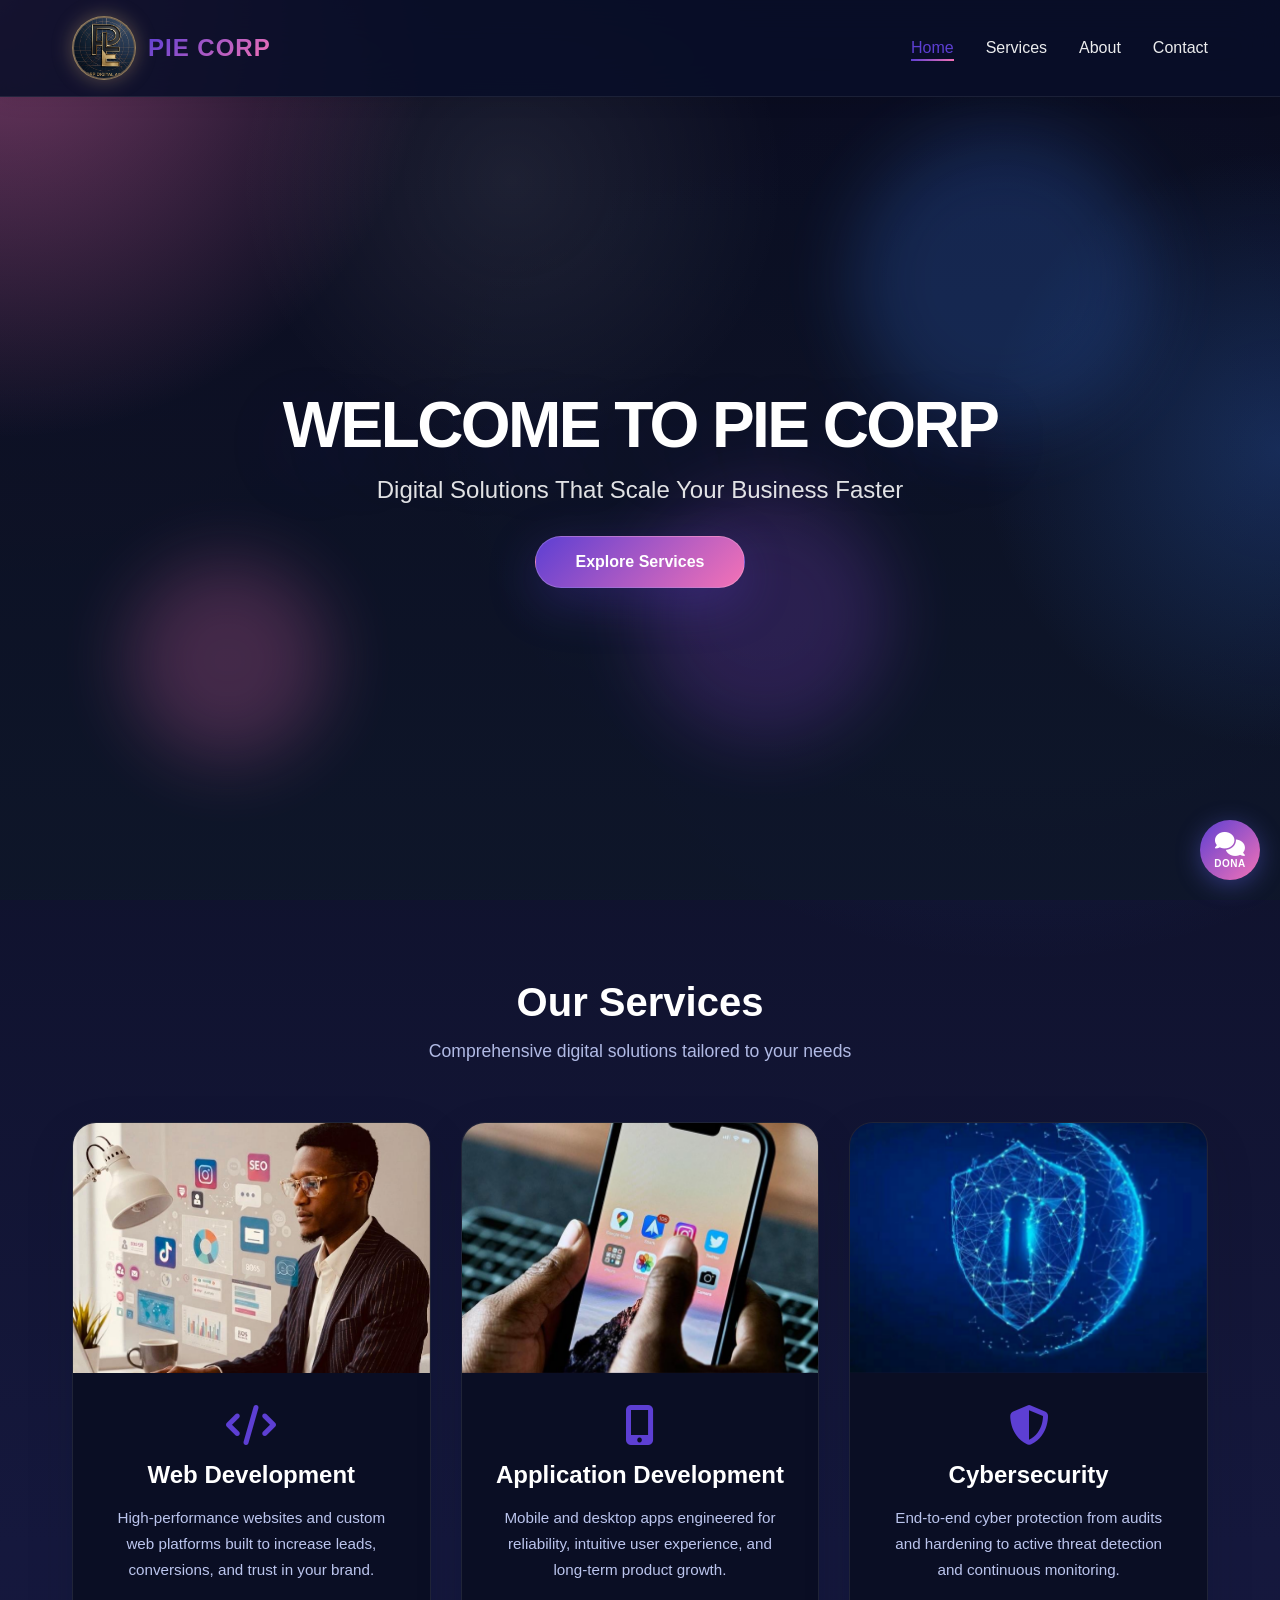
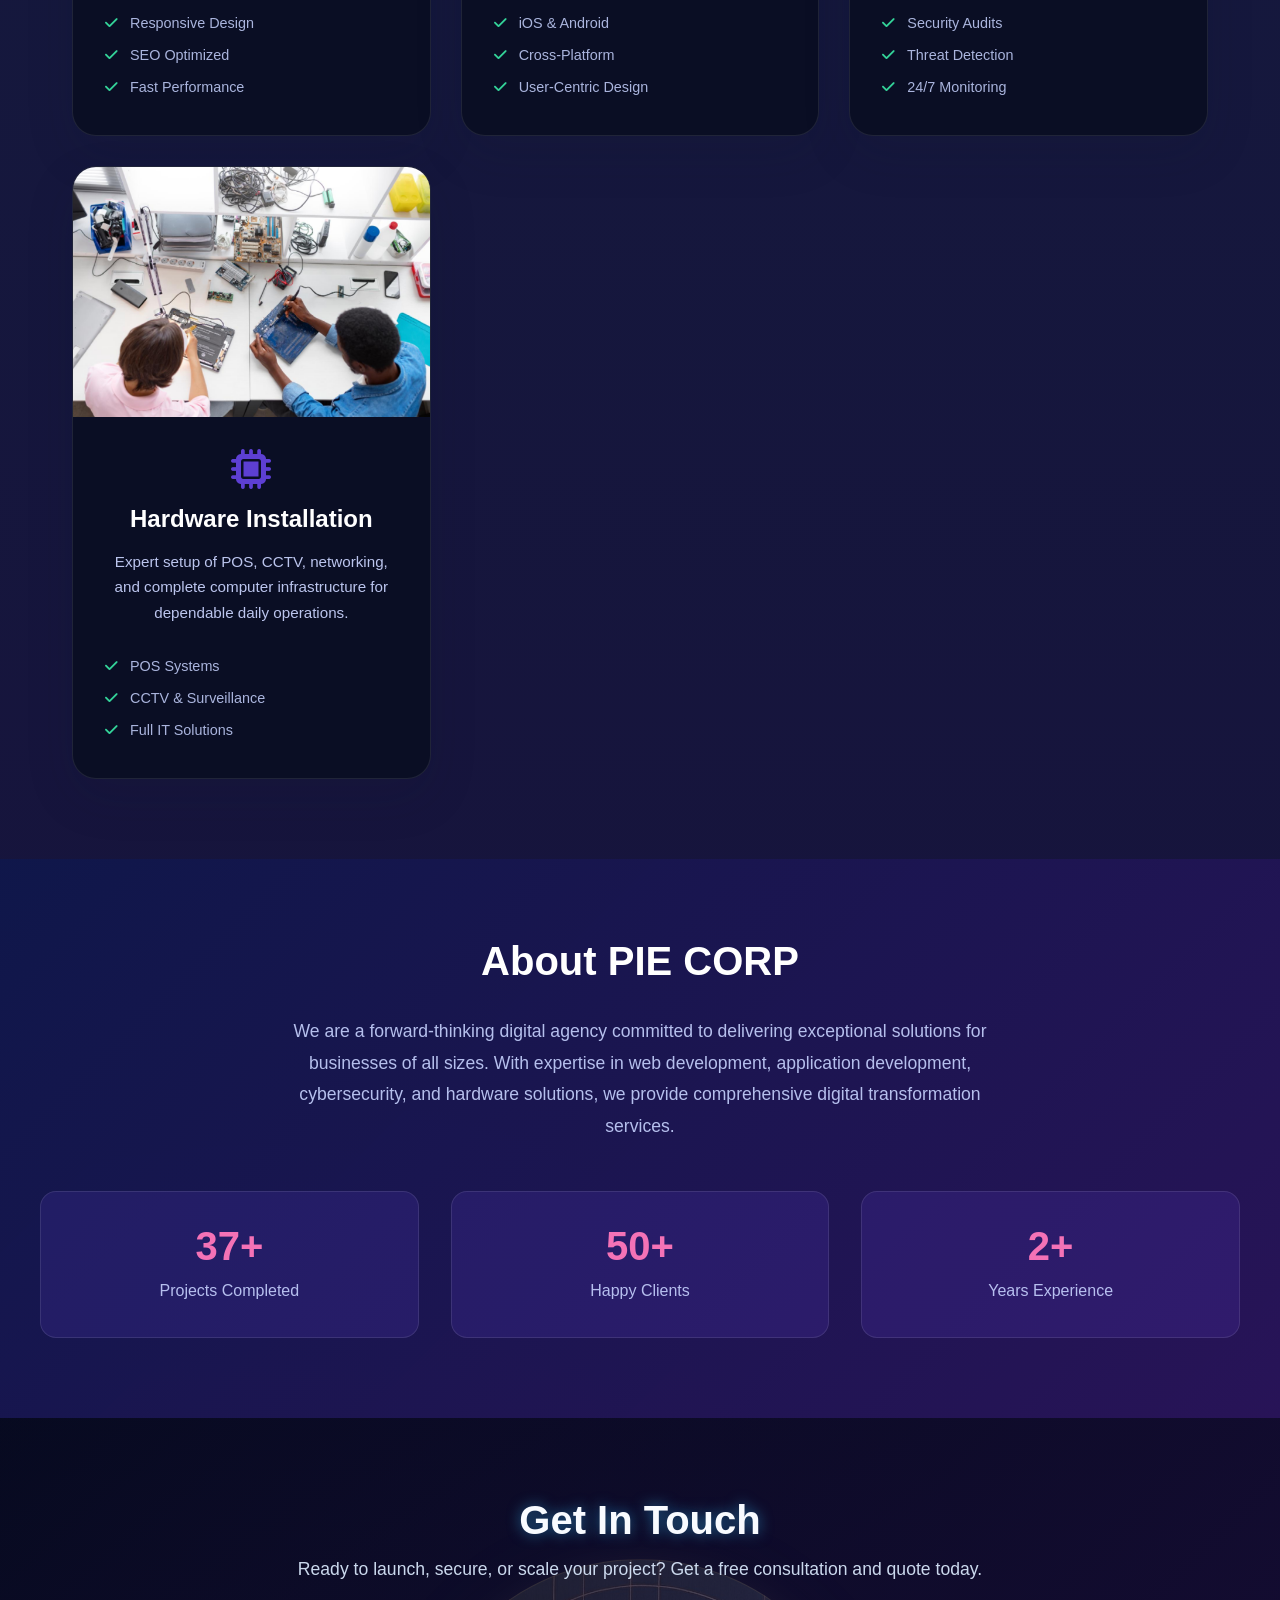
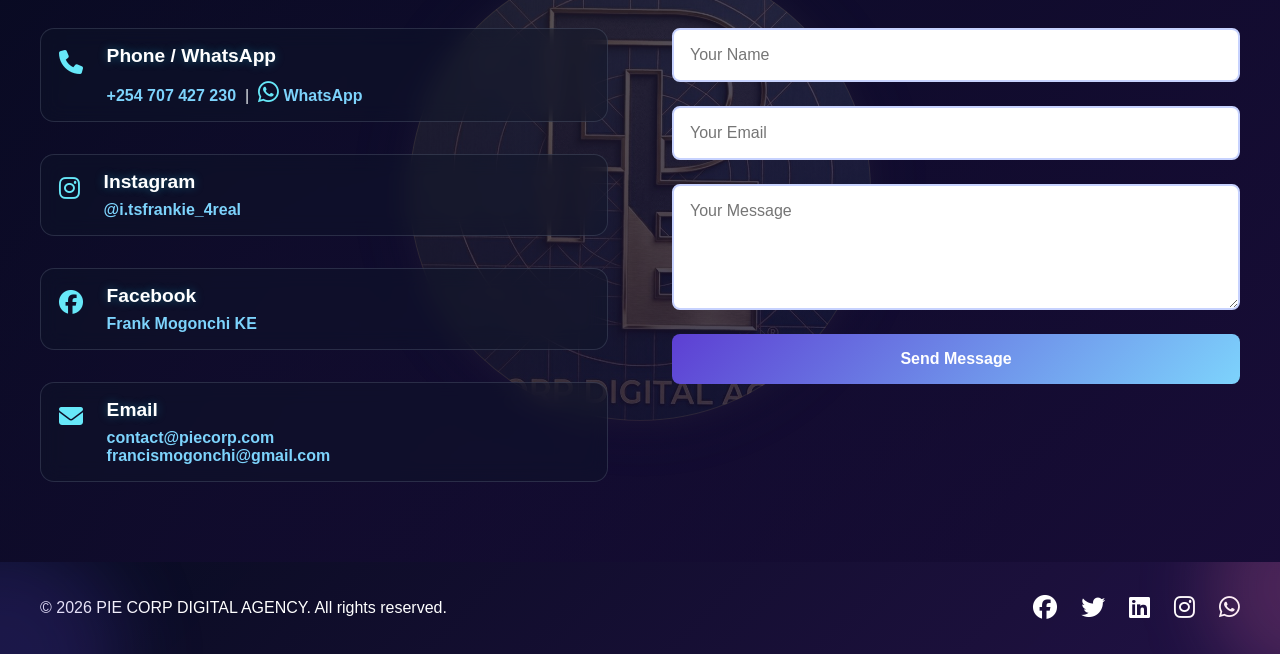
==== commit 7ced2f13: "chore: add SEO metadata, robots, and sitemap for launch" ====
--- a/index.html
+++ b/index.html
@@ -3,6 +3,21 @@
 <head>
     <meta charset="UTF-8">
     <meta name="viewport" content="width=device-width, initial-scale=1.0">
+    <meta name="description" content="PIE CORP DIGITAL AGENCY delivers web development, mobile applications, cybersecurity, and hardware installation solutions for modern businesses.">
+    <meta name="keywords" content="PIE CORP, web development, mobile app development, cybersecurity, hardware installation, Kenya digital agency">
+    <meta name="author" content="PIE CORP DIGITAL AGENCY">
+    <meta name="robots" content="index, follow">
+    <meta property="og:type" content="website">
+    <meta property="og:title" content="PIE CORP DIGITAL AGENCY | Professional Tech Solutions">
+    <meta property="og:description" content="Digital solutions that scale your business faster through web, app, cybersecurity, and hardware expertise.">
+    <meta property="og:url" content="https://charming-biscochitos-69bcf0.netlify.app/">
+    <meta property="og:image" content="https://charming-biscochitos-69bcf0.netlify.app/images/new%20logo.jpeg">
+    <meta name="twitter:card" content="summary_large_image">
+    <meta name="twitter:title" content="PIE CORP DIGITAL AGENCY | Professional Tech Solutions">
+    <meta name="twitter:description" content="Digital solutions that scale your business faster through web, app, cybersecurity, and hardware expertise.">
+    <meta name="twitter:image" content="https://charming-biscochitos-69bcf0.netlify.app/images/new%20logo.jpeg">
+    <link rel="canonical" href="https://charming-biscochitos-69bcf0.netlify.app/">
+    <link rel="icon" type="image/jpeg" href="images/new logo.jpeg">
     <title>PIE CORP DIGITAL AGENCY | Professional Tech Solutions</title>
     <link rel="stylesheet" href="style.css">
     <link rel="stylesheet" href="https://cdnjs.cloudflare.com/ajax/libs/font-awesome/6.4.0/css/all.min.css">
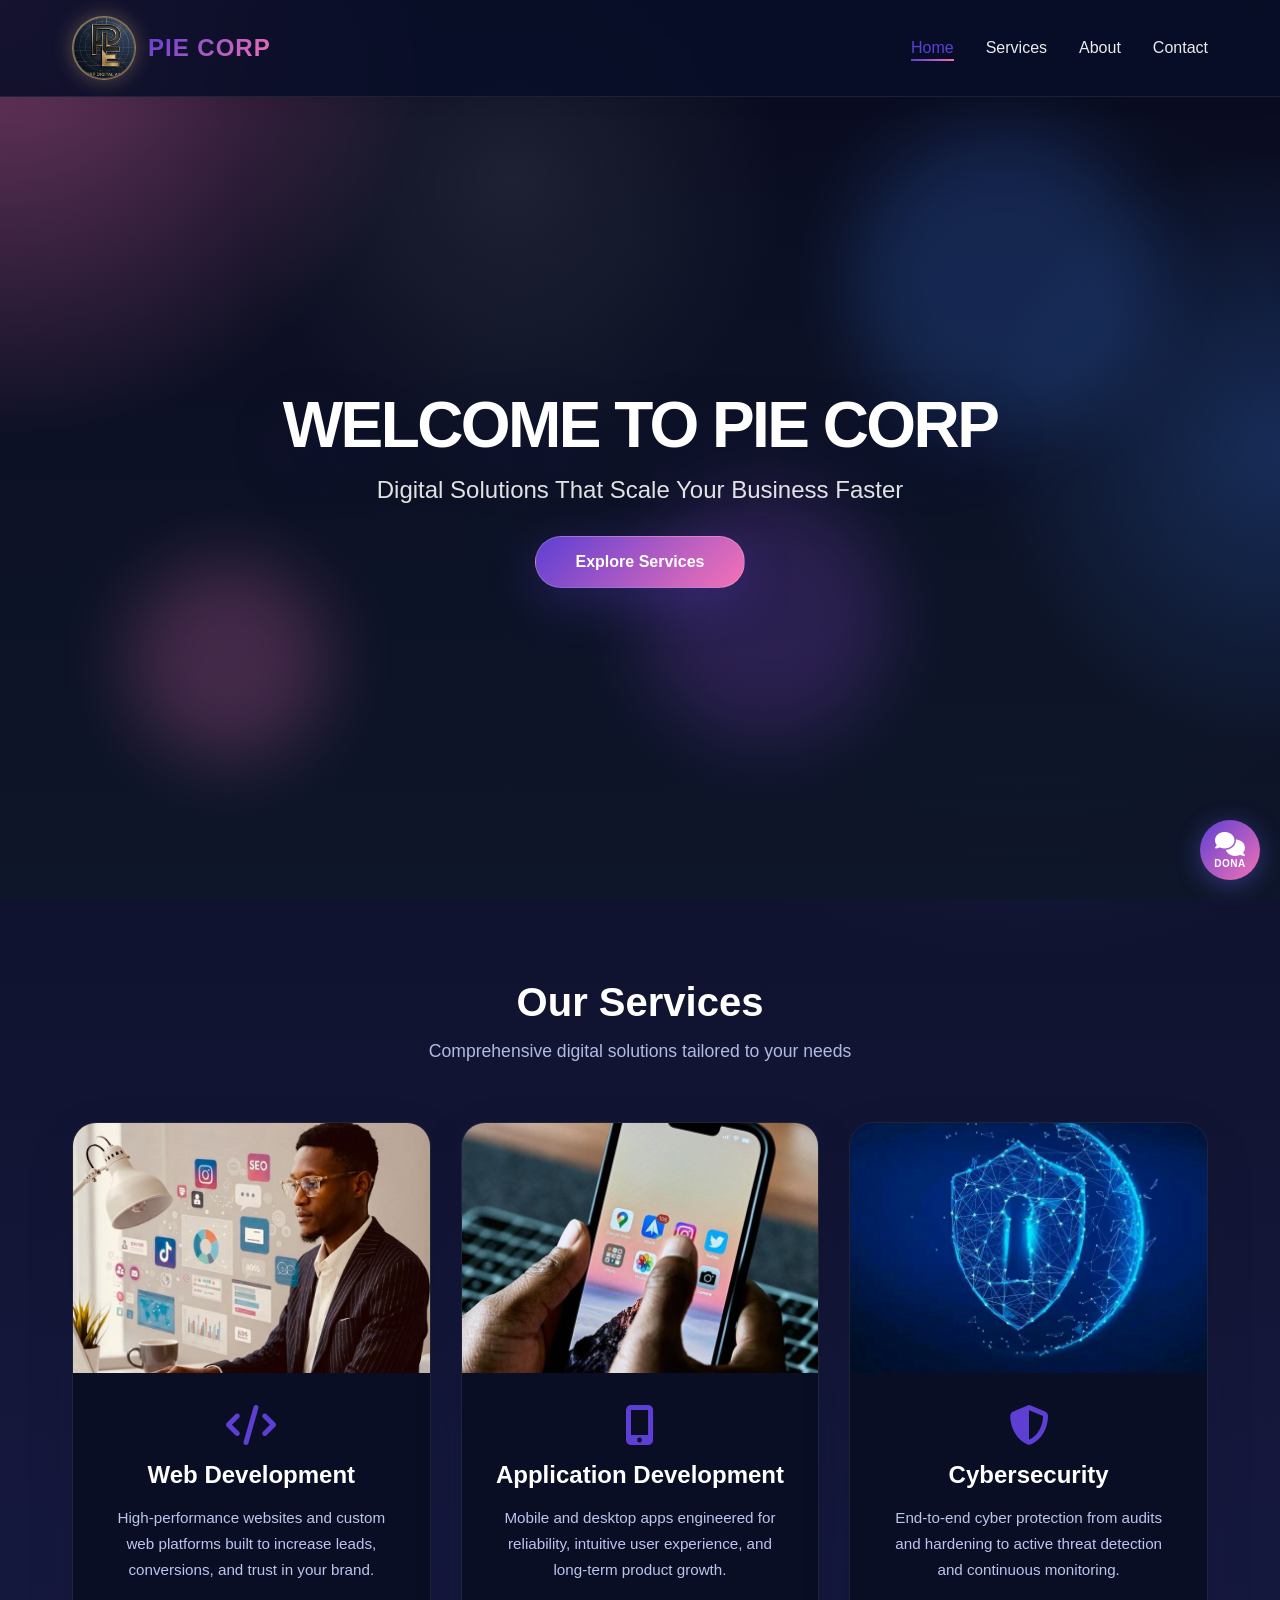
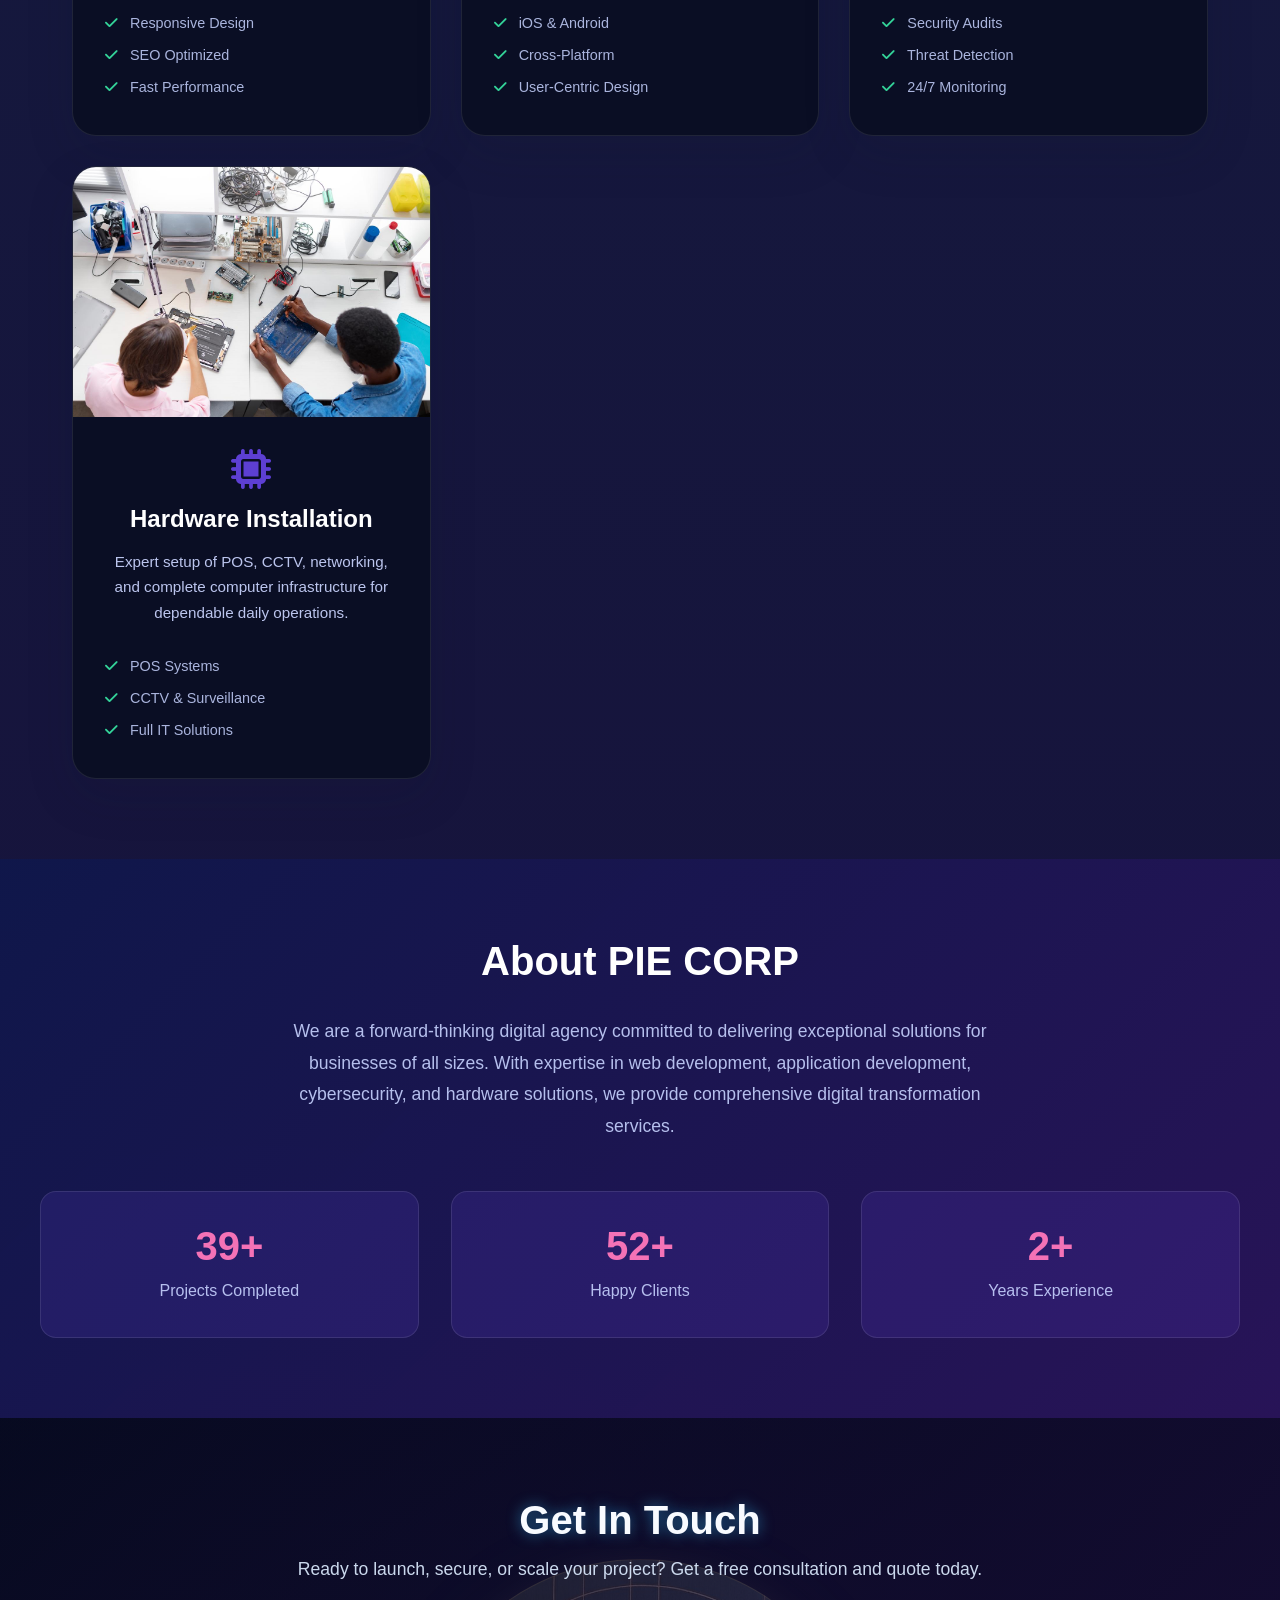
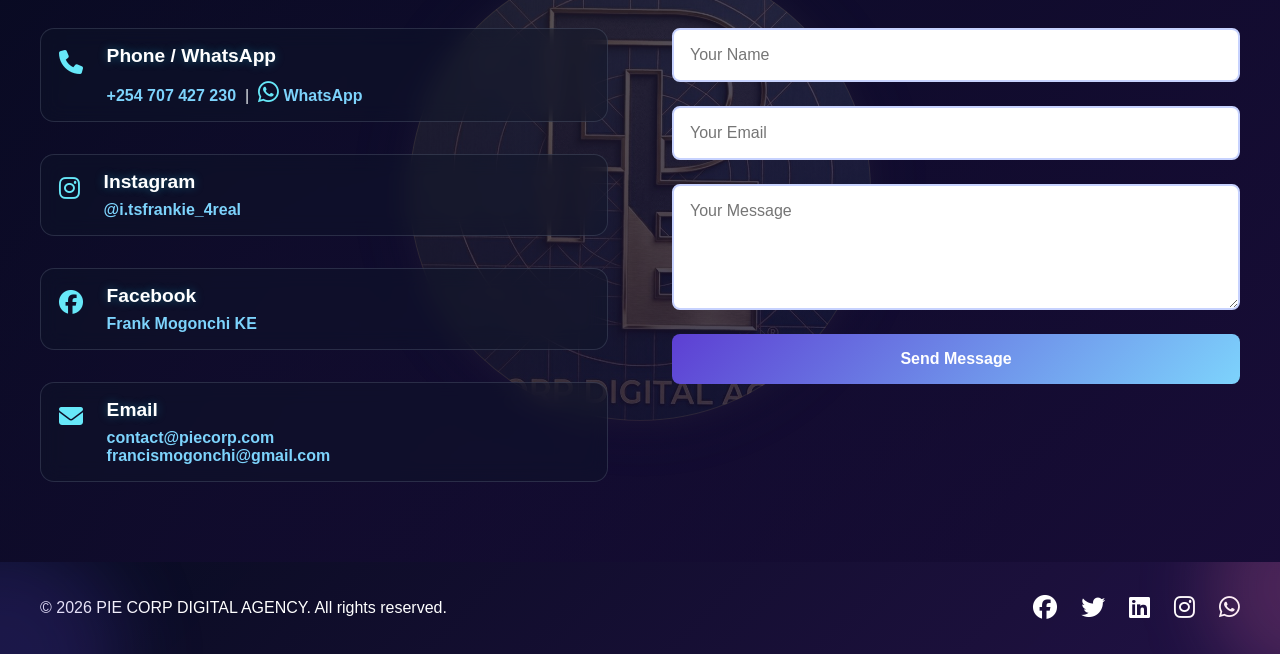
==== commit 20a47664: "chore: add Google Search Console verification file and meta tag" ====
--- a/index.html
+++ b/index.html
@@ -18,6 +18,7 @@
     <meta name="twitter:image" content="https://charming-biscochitos-69bcf0.netlify.app/images/new%20logo.jpeg">
     <link rel="canonical" href="https://charming-biscochitos-69bcf0.netlify.app/">
     <link rel="icon" type="image/jpeg" href="images/new logo.jpeg">
+    <meta name="google-site-verification" content="ad9ecfea312b4340">
     <title>PIE CORP DIGITAL AGENCY | Professional Tech Solutions</title>
     <link rel="stylesheet" href="style.css">
     <link rel="stylesheet" href="https://cdnjs.cloudflare.com/ajax/libs/font-awesome/6.4.0/css/all.min.css">
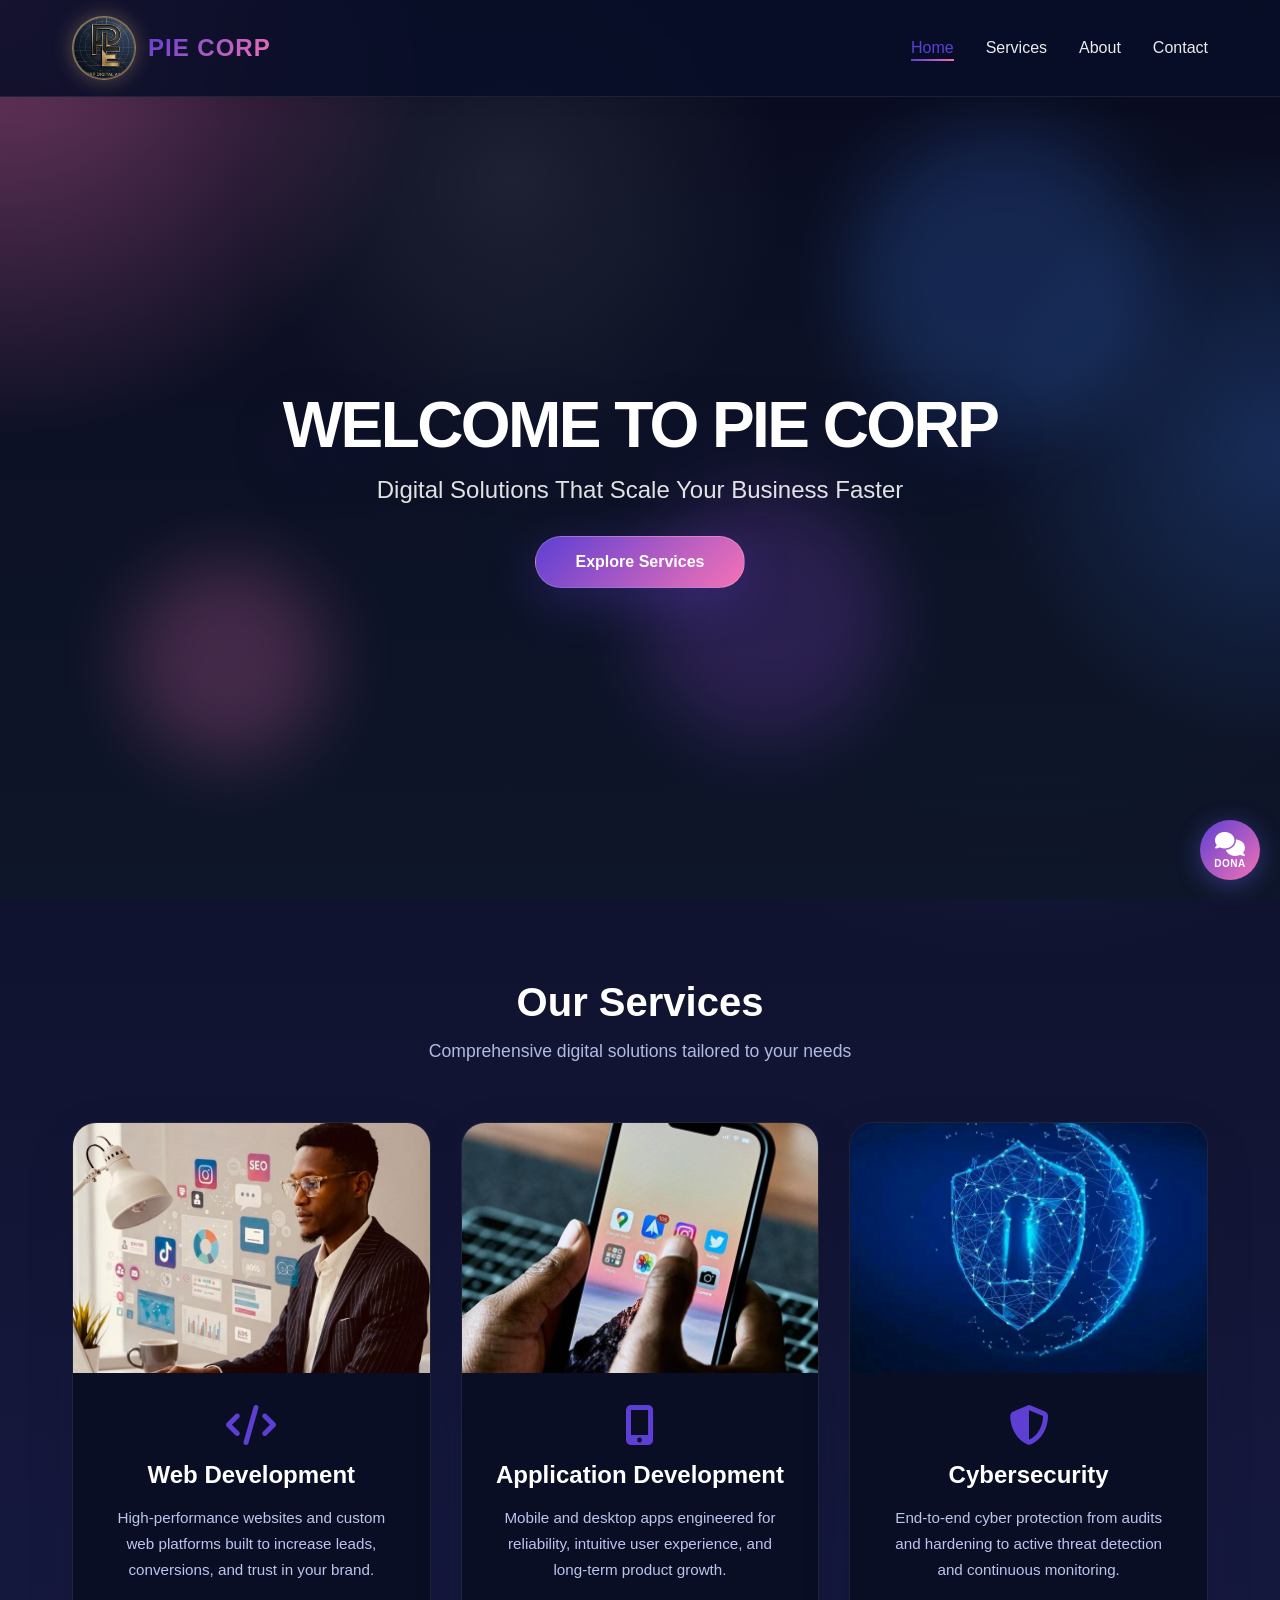
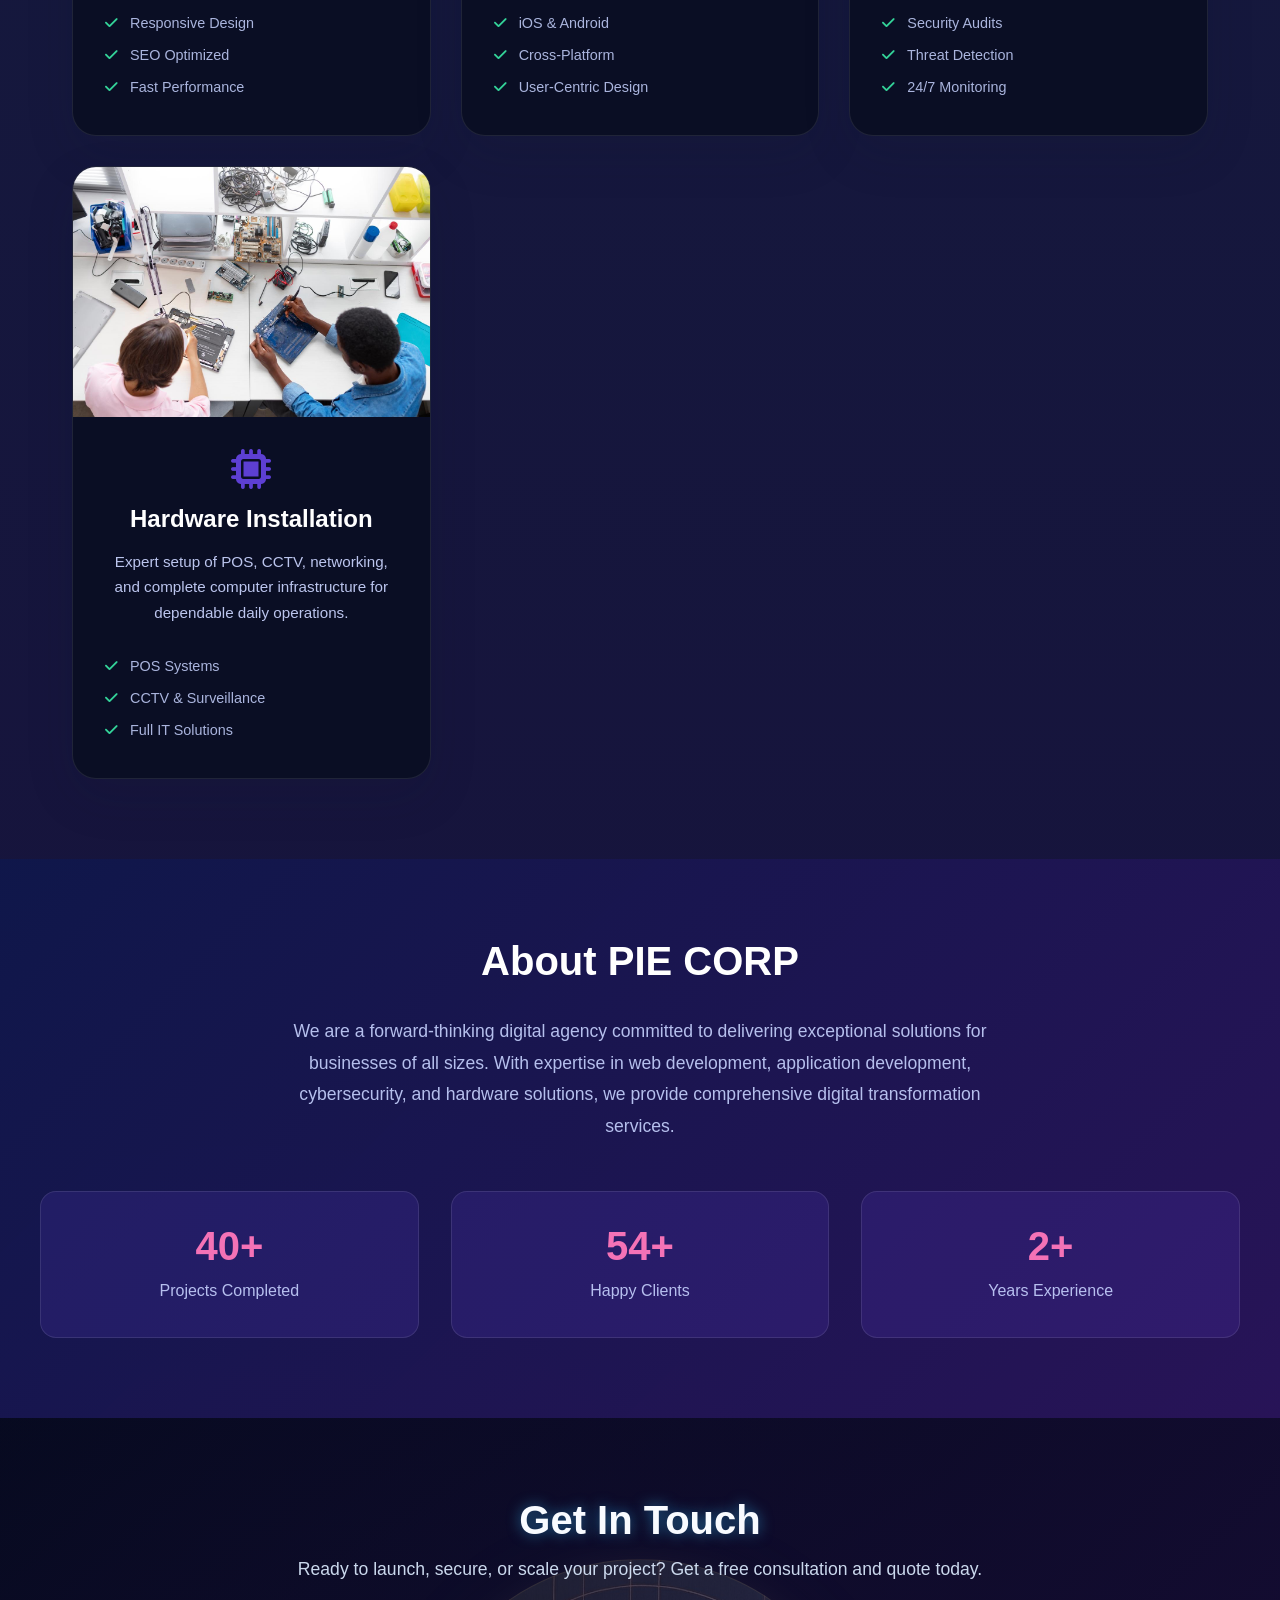
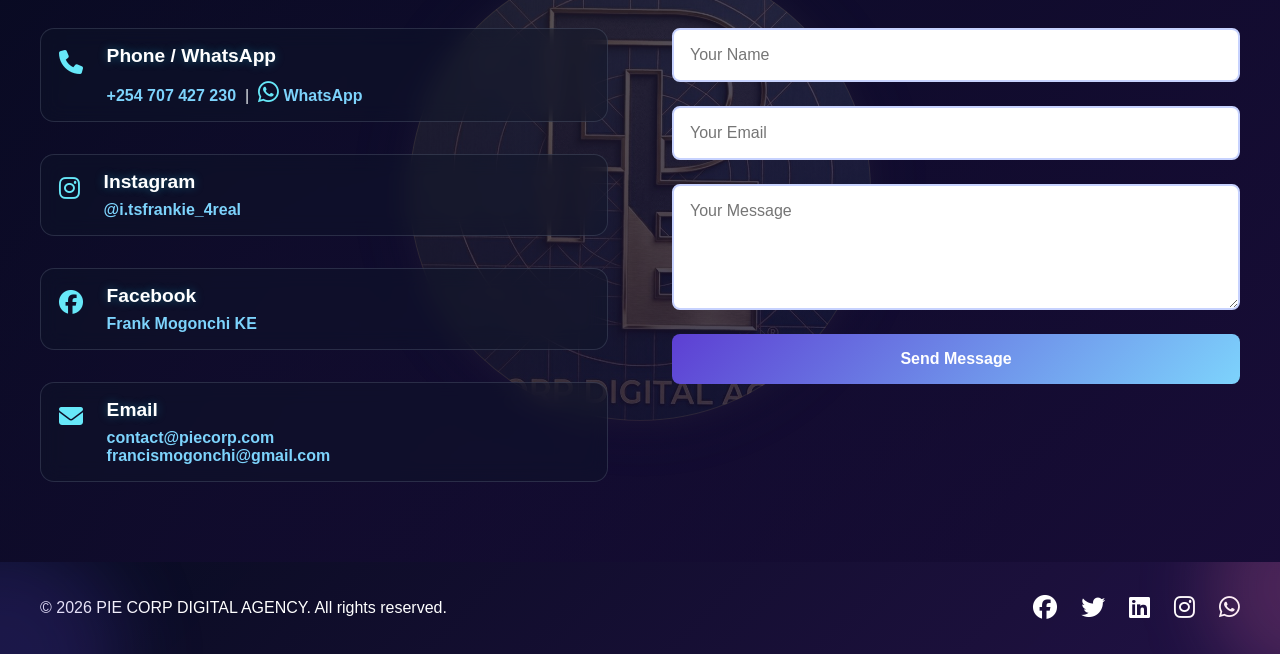
==== commit 5da30b3d: "chore: update URLs to piecorp.co.ke custom domain, add second Google verification file" ====
--- a/index.html
+++ b/index.html
@@ -10,13 +10,13 @@
     <meta property="og:type" content="website">
     <meta property="og:title" content="PIE CORP DIGITAL AGENCY | Professional Tech Solutions">
     <meta property="og:description" content="Digital solutions that scale your business faster through web, app, cybersecurity, and hardware expertise.">
-    <meta property="og:url" content="https://charming-biscochitos-69bcf0.netlify.app/">
-    <meta property="og:image" content="https://charming-biscochitos-69bcf0.netlify.app/images/new%20logo.jpeg">
+    <meta property="og:url" content="https://piecorp.co.ke/">
+    <meta property="og:image" content="https://piecorp.co.ke/images/new%20logo.jpeg">
     <meta name="twitter:card" content="summary_large_image">
     <meta name="twitter:title" content="PIE CORP DIGITAL AGENCY | Professional Tech Solutions">
     <meta name="twitter:description" content="Digital solutions that scale your business faster through web, app, cybersecurity, and hardware expertise.">
-    <meta name="twitter:image" content="https://charming-biscochitos-69bcf0.netlify.app/images/new%20logo.jpeg">
-    <link rel="canonical" href="https://charming-biscochitos-69bcf0.netlify.app/">
+    <meta name="twitter:image" content="https://piecorp.co.ke/images/new%20logo.jpeg">
+    <link rel="canonical" href="https://piecorp.co.ke/">
     <link rel="icon" type="image/jpeg" href="images/new logo.jpeg">
     <meta name="google-site-verification" content="ad9ecfea312b4340">
     <title>PIE CORP DIGITAL AGENCY | Professional Tech Solutions</title>
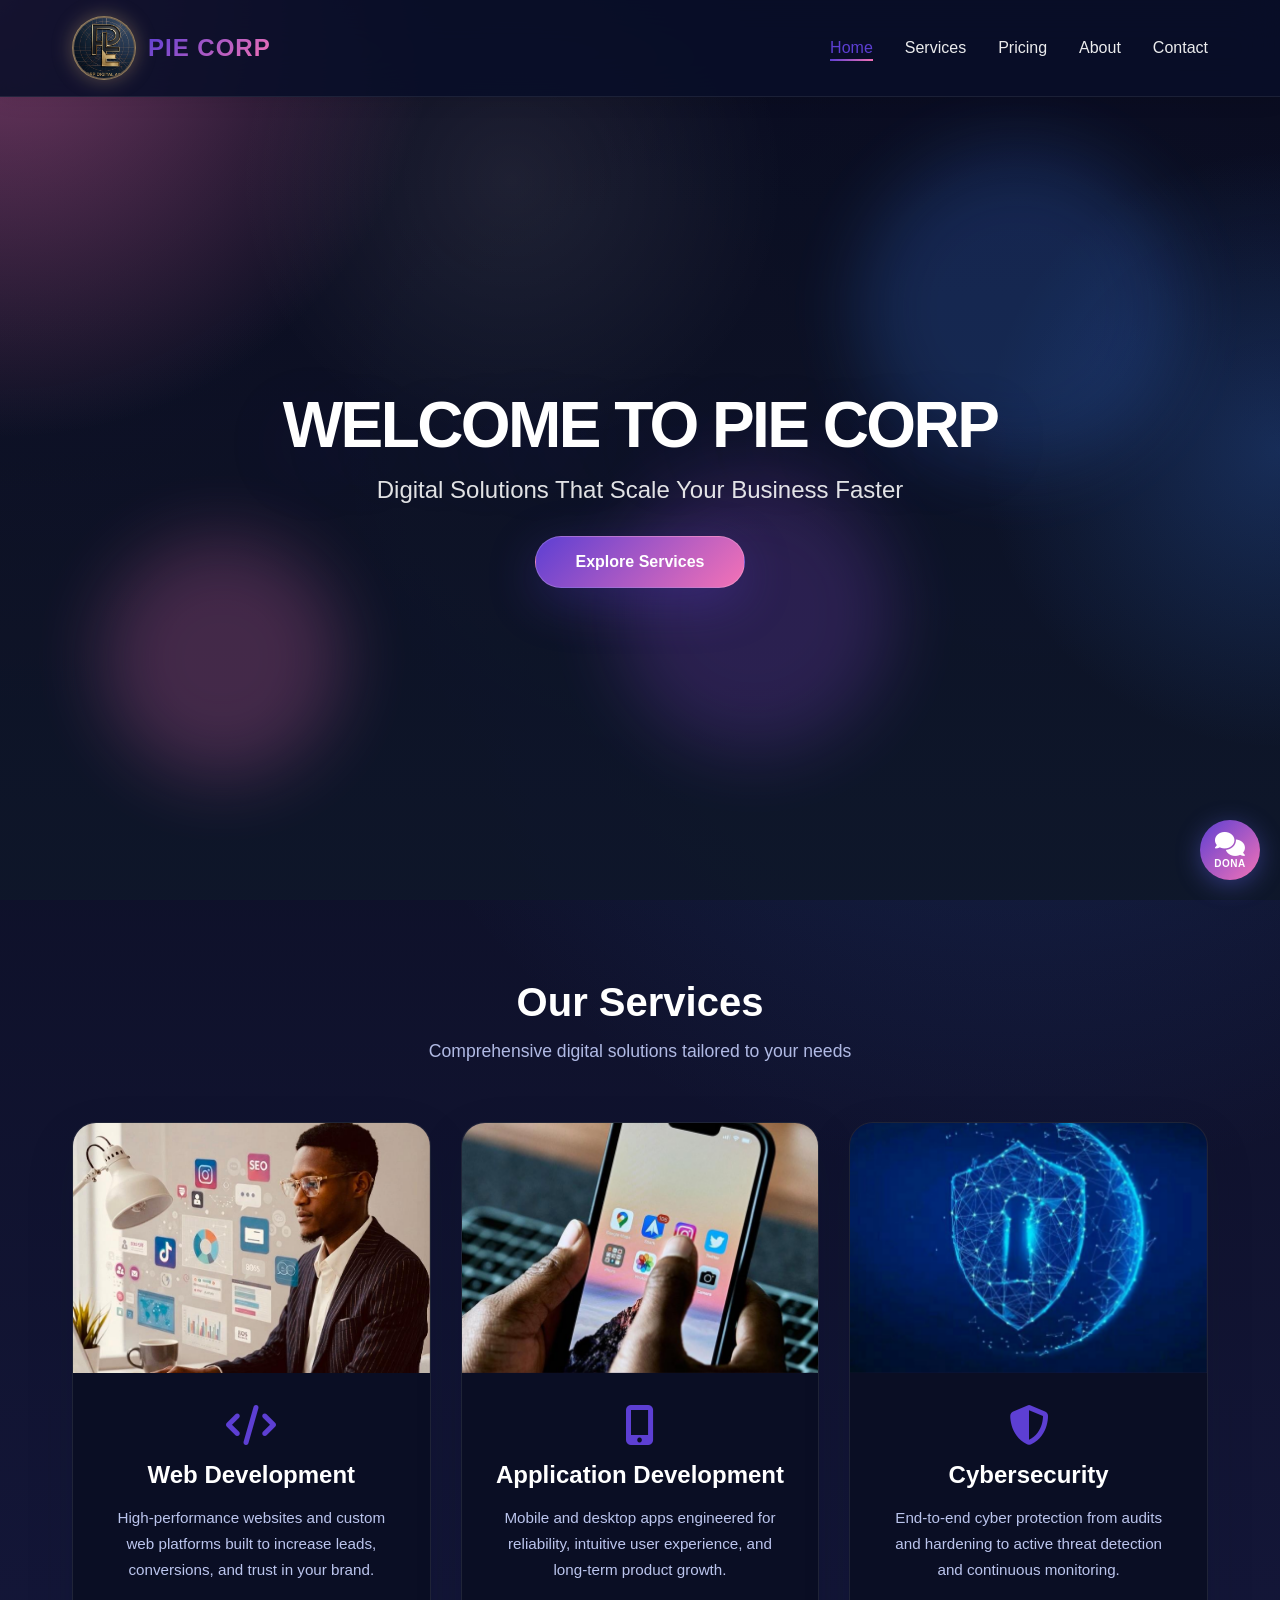
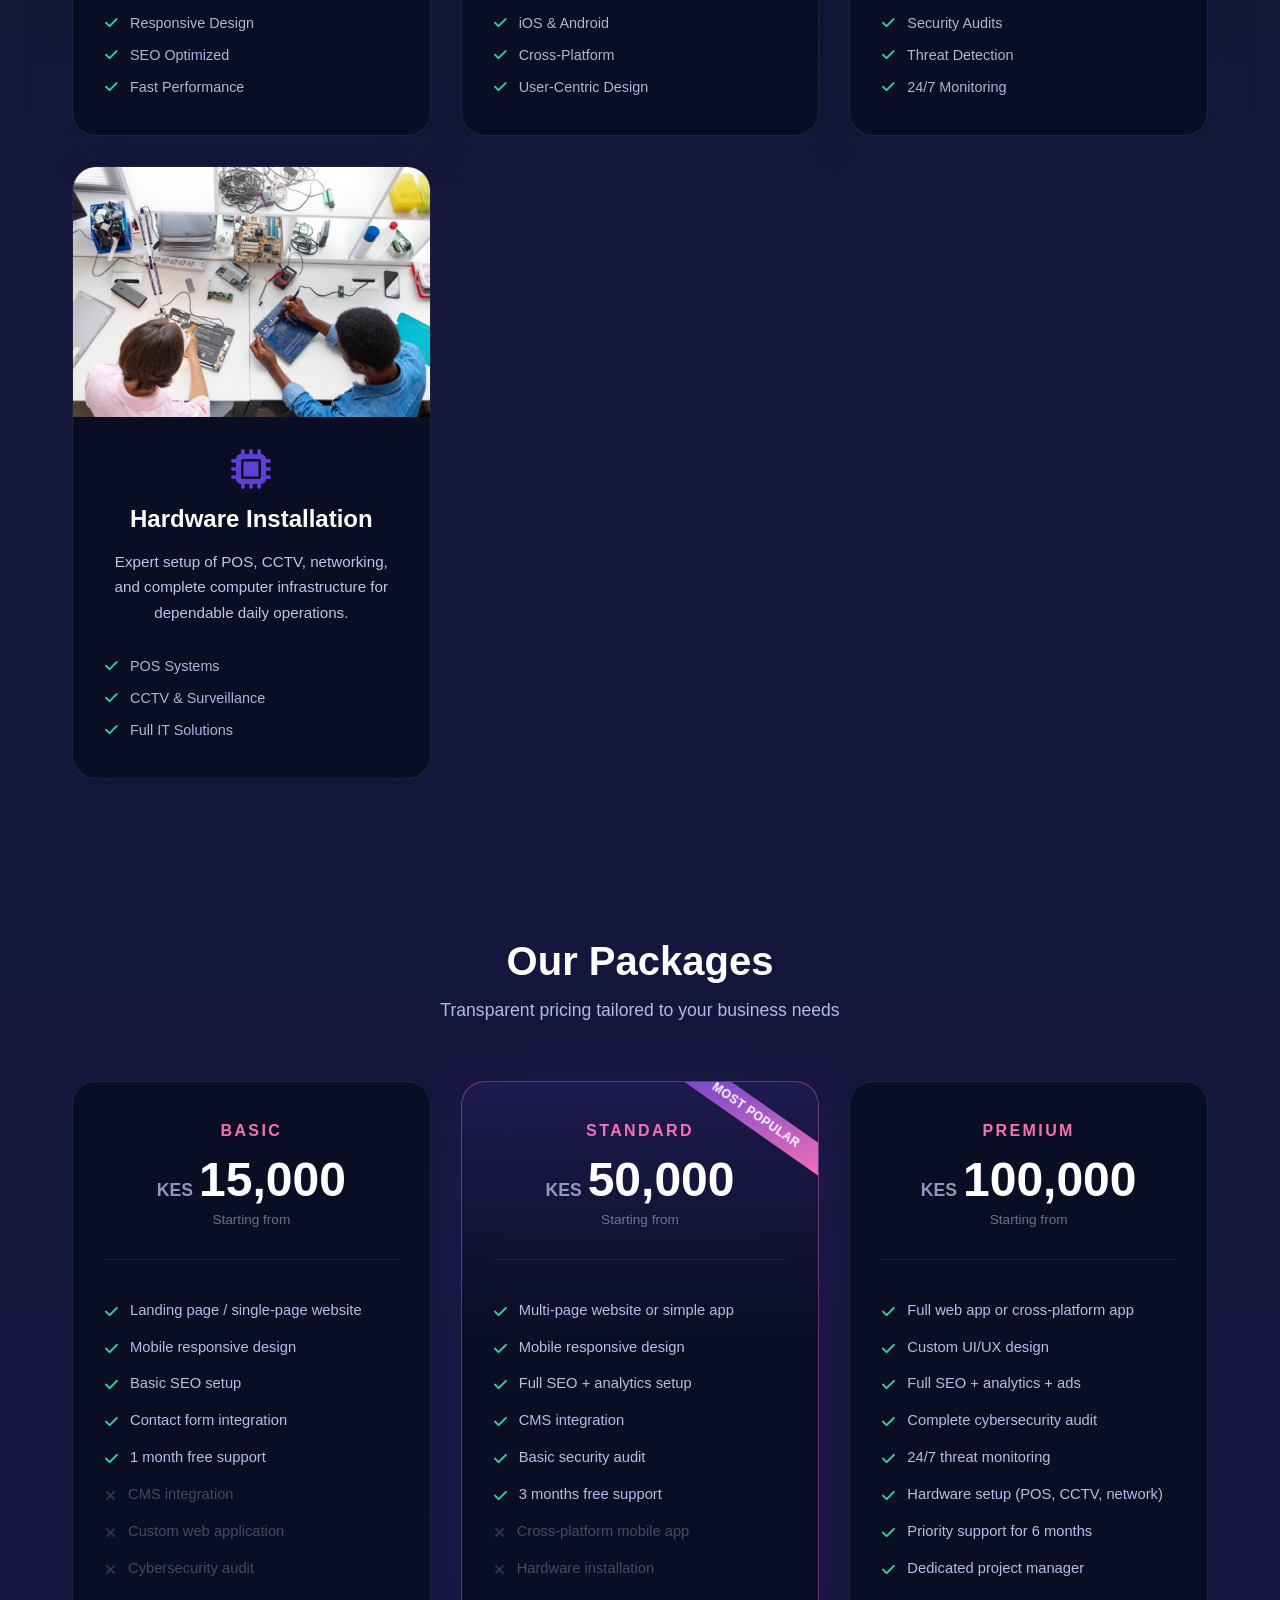
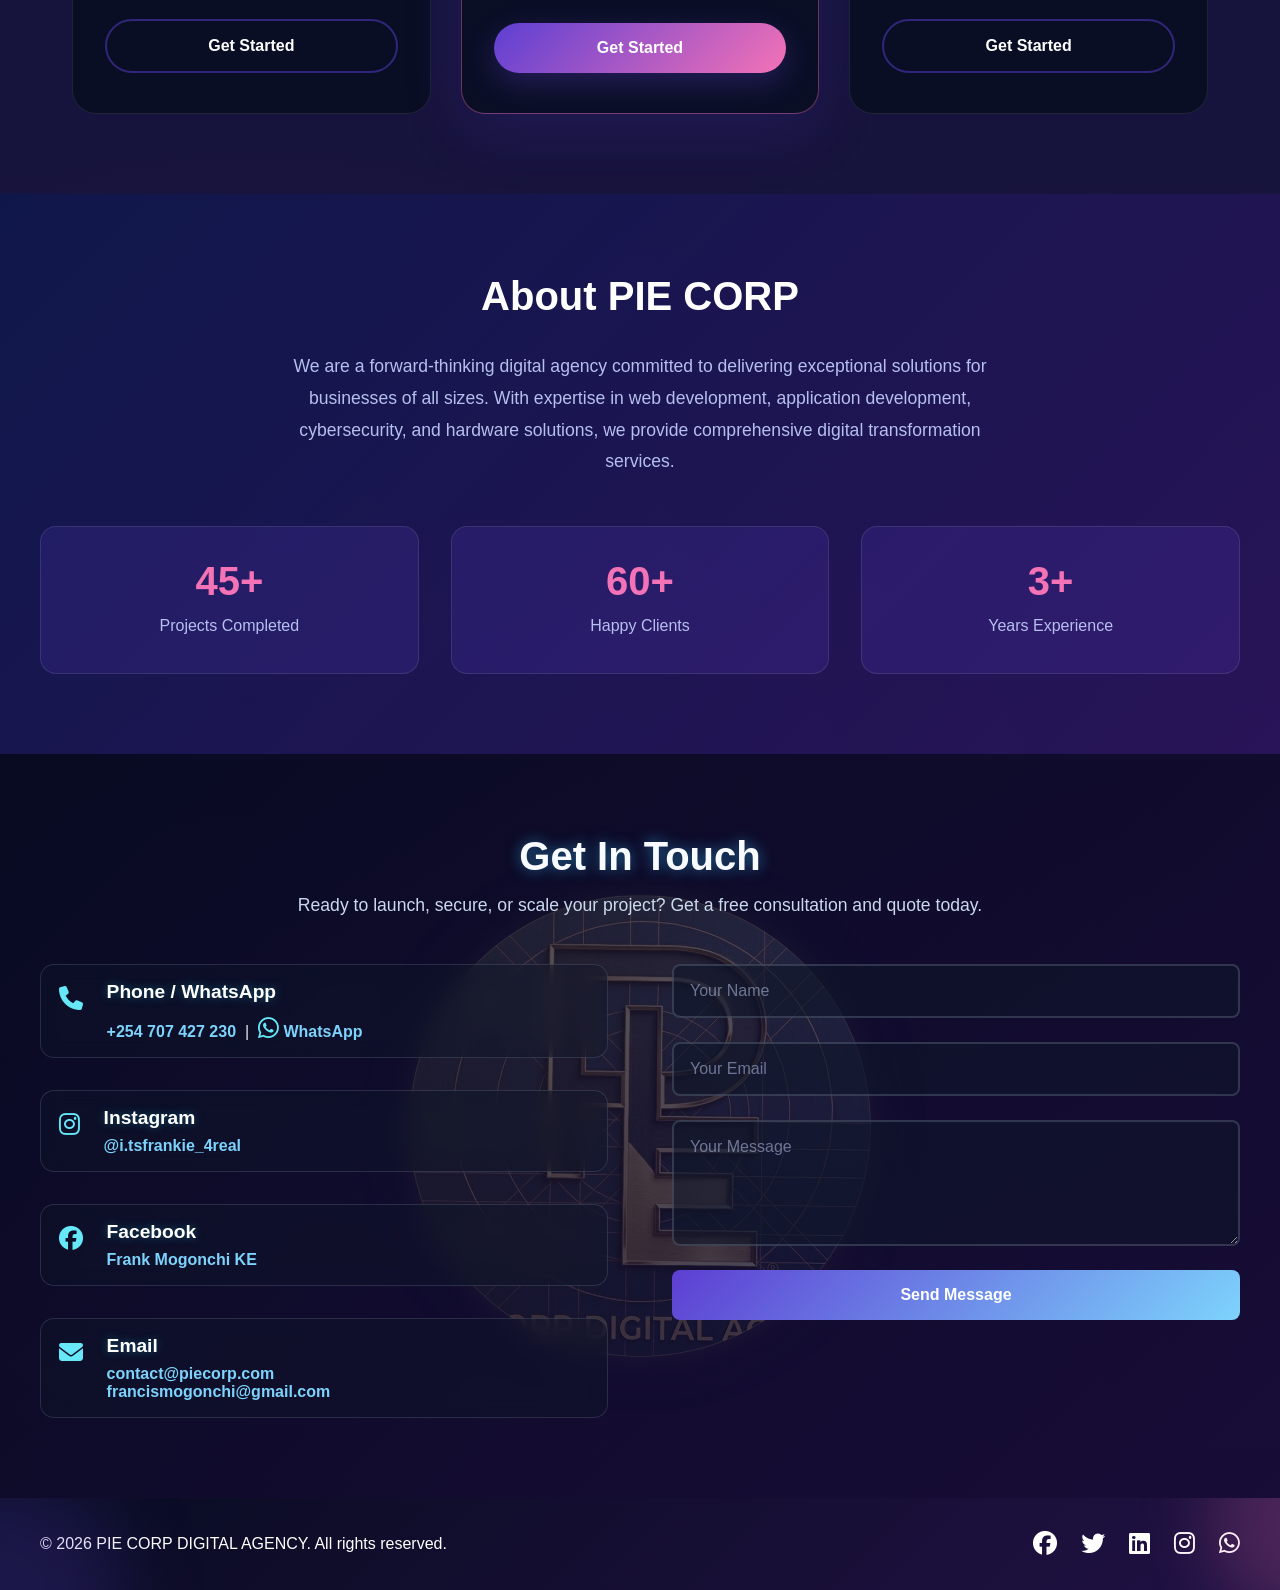
==== commit accfbfb6: "github" ====
--- a/index.html
+++ b/index.html
@@ -10,21 +10,61 @@
     <meta property="og:type" content="website">
     <meta property="og:title" content="PIE CORP DIGITAL AGENCY | Professional Tech Solutions">
     <meta property="og:description" content="Digital solutions that scale your business faster through web, app, cybersecurity, and hardware expertise.">
-    <meta property="og:url" content="https://piecorp.co.ke/">
-    <meta property="og:image" content="https://piecorp.co.ke/images/new%20logo.jpeg">
+    <meta property="og:url" content="https://piecorp.netlify.app/">
+    <meta property="og:image" content="https://piecorp.netlify.app/images/new%20logo.jpeg">
     <meta name="twitter:card" content="summary_large_image">
     <meta name="twitter:title" content="PIE CORP DIGITAL AGENCY | Professional Tech Solutions">
     <meta name="twitter:description" content="Digital solutions that scale your business faster through web, app, cybersecurity, and hardware expertise.">
-    <meta name="twitter:image" content="https://piecorp.co.ke/images/new%20logo.jpeg">
-    <link rel="canonical" href="https://piecorp.co.ke/">
+    <meta name="twitter:image" content="https://piecorp.netlify.app/images/new%20logo.jpeg">
+    <link rel="canonical" href="https://piecorp.netlify.app/">
     <link rel="icon" type="image/jpeg" href="images/new logo.jpeg">
     <meta name="google-site-verification" content="ad9ecfea312b4340">
-    <title>PIE CORP DIGITAL AGENCY | Professional Tech Solutions</title>
+    <meta name="theme-color" content="#0a0a2e">
+    <meta name="geo.region" content="KE">
+    <meta name="geo.placename" content="Kenya">
+    <meta property="og:site_name" content="PIE CORP DIGITAL AGENCY">
+    <meta property="og:locale" content="en_KE">
+    <title>PIE CORP DIGITAL AGENCY | Web Development, Cybersecurity & IT Solutions in Kenya</title>
+    <link rel="preconnect" href="https://cdnjs.cloudflare.com" crossorigin>
+    <link rel="dns-prefetch" href="https://cdnjs.cloudflare.com">
     <link rel="stylesheet" href="style.css">
     <link rel="stylesheet" href="https://cdnjs.cloudflare.com/ajax/libs/font-awesome/6.4.0/css/all.min.css">
+    <script type="application/ld+json">
+    {
+      "@context": "https://schema.org",
+      "@type": "ProfessionalService",
+      "name": "PIE CORP DIGITAL AGENCY",
+      "url": "https://piecorp.netlify.app/",
+      "logo": "https://piecorp.netlify.app/images/new%20logo.jpeg",
+      "image": "https://piecorp.netlify.app/images/new%20logo.jpeg",
+      "description": "PIE CORP DIGITAL AGENCY delivers web development, mobile applications, cybersecurity, and hardware installation solutions for modern businesses in Kenya.",
+      "telephone": "+254707427230",
+      "email": "contact@piecorp.com",
+      "address": {
+        "@type": "PostalAddress",
+        "addressCountry": "KE"
+      },
+      "areaServed": {
+        "@type": "Country",
+        "name": "Kenya"
+      },
+      "sameAs": [
+        "https://www.facebook.com/Frank.Mogonchi.KE",
+        "https://instagram.com/i.tsfrankie_4real"
+      ],
+      "serviceType": ["Web Development", "Mobile App Development", "Cybersecurity", "Hardware Installation", "IT Solutions"],
+      "priceRange": "$$",
+      "aggregateRating": {
+        "@type": "AggregateRating",
+        "ratingValue": "4.8",
+        "reviewCount": "75"
+      }
+    }
+    </script>
 </head>
 <body>
-    <!-- Animated Loading Screen (6 seconds) -->
+    <a href="#home" class="skip-to-content">Skip to content</a>
+    <!-- Animated Loading Screen -->
     <div id="loadingScreen" class="loading-screen">
         <div class="loading-content">
             <div class="intro-space"></div>
@@ -57,6 +97,7 @@
             <ul class="nav-menu" id="primaryNav">
                 <li><a href="#home" class="nav-link">Home</a></li>
                 <li><a href="#services" class="nav-link">Services</a></li>
+                <li><a href="#pricing" class="nav-link">Pricing</a></li>
                 <li><a href="#about" class="nav-link">About</a></li>
                 <li><a href="#contact" class="nav-link">Contact</a></li>
             </ul>
@@ -68,6 +109,8 @@
         </div>
     </nav>
 
+    <!-- Main Content -->
+    <main>
     <!-- Hero Section -->
     <section id="home" class="hero">
         <div class="hero-content">
@@ -93,7 +136,7 @@
             <!-- Service 1: Web Development -->
             <div class="service-card">
                 <div class="service-image-container">
-                    <img src="images/web development.png.jpeg" data-alt-src="images/mobileapplication.png.jpeg" alt="Web Development" class="service-image service-image-main">
+                    <img src="images/web development.png.jpeg" data-alt-src="images/mobileapplication.png.jpeg" alt="Web Development services by PIE CORP" class="service-image service-image-main" loading="lazy" width="400" height="250">
                     <div class="service-overlay">
                         <p>Responsive & Modern</p>
                     </div>
@@ -113,7 +156,7 @@
             <!-- Service 2: Application Development -->
             <div class="service-card">
                 <div class="service-image-container">
-                    <img src="images/mobileapplication.png.jpeg" data-alt-src="images/web development.png.jpeg" alt="App Development" class="service-image service-image-main">
+                    <img src="images/mobileapplication.png.jpeg" data-alt-src="images/web development.png.jpeg" alt="Mobile App Development services by PIE CORP" class="service-image service-image-main" loading="lazy" width="400" height="250">
                     <div class="service-overlay">
                         <p>iOS, Android & Cross-Platform</p>
                     </div>
@@ -133,7 +176,7 @@
             <!-- Service 3: Cybersecurity -->
             <div class="service-card">
                 <div class="service-image-container">
-                    <img src="images/Cybersecurity.png.jpeg" data-alt-src="images/Hardware.png.jpeg" alt="Cybersecurity" class="service-image service-image-main">
+                    <img src="images/Cybersecurity.png.jpeg" data-alt-src="images/Hardware.png.jpeg" alt="Cybersecurity solutions by PIE CORP" class="service-image service-image-main" loading="lazy" width="400" height="250">
                     <div class="service-overlay">
                         <p>Secure & Protected</p>
                     </div>
@@ -153,7 +196,7 @@
             <!-- Service 4: Hardware Installation -->
             <div class="service-card">
                 <div class="service-image-container">
-                    <img src="images/Hardware.png.jpeg" data-alt-src="images/Cybersecurity.png.jpeg" alt="Hardware Installation" class="service-image service-image-main">
+                    <img src="images/Hardware.png.jpeg" data-alt-src="images/Cybersecurity.png.jpeg" alt="Hardware Installation and IT solutions by PIE CORP" class="service-image service-image-main" loading="lazy" width="400" height="250">
                     <div class="service-overlay">
                         <p>POS, CCTV & Computer Solutions</p>
                     </div>
@@ -168,6 +211,86 @@
                         <li><i class="fas fa-check"></i> Full IT Solutions</li>
                     </ul>
                 </div>
+            </div>
+        </div>
+    </section>
+
+    <!-- Pricing Section -->
+    <section id="pricing" class="pricing">
+        <div class="section-title">
+            <h2>Our Packages</h2>
+            <p>Transparent pricing tailored to your business needs</p>
+        </div>
+
+        <div class="pricing-grid">
+            <!-- Basic Package -->
+            <div class="pricing-card">
+                <div class="pricing-header">
+                    <span class="pricing-tier">Basic</span>
+                    <div class="pricing-amount">
+                        <span class="currency">KES</span>
+                        <span class="price">15,000</span>
+                    </div>
+                    <p class="pricing-period">Starting from</p>
+                </div>
+                <ul class="pricing-features">
+                    <li><i class="fas fa-check"></i> Landing page / single-page website</li>
+                    <li><i class="fas fa-check"></i> Mobile responsive design</li>
+                    <li><i class="fas fa-check"></i> Basic SEO setup</li>
+                    <li><i class="fas fa-check"></i> Contact form integration</li>
+                    <li><i class="fas fa-check"></i> 1 month free support</li>
+                    <li class="disabled"><i class="fas fa-times"></i> CMS integration</li>
+                    <li class="disabled"><i class="fas fa-times"></i> Custom web application</li>
+                    <li class="disabled"><i class="fas fa-times"></i> Cybersecurity audit</li>
+                </ul>
+                <a href="https://wa.me/254707427230?text=Hi%20PIE%20CORP%2C%20I'm%20interested%20in%20the%20Basic%20package" class="pricing-btn" target="_blank" rel="noopener noreferrer">Get Started</a>
+            </div>
+
+            <!-- Standard Package -->
+            <div class="pricing-card featured">
+                <div class="pricing-badge">Most Popular</div>
+                <div class="pricing-header">
+                    <span class="pricing-tier">Standard</span>
+                    <div class="pricing-amount">
+                        <span class="currency">KES</span>
+                        <span class="price">50,000</span>
+                    </div>
+                    <p class="pricing-period">Starting from</p>
+                </div>
+                <ul class="pricing-features">
+                    <li><i class="fas fa-check"></i> Multi-page website or simple app</li>
+                    <li><i class="fas fa-check"></i> Mobile responsive design</li>
+                    <li><i class="fas fa-check"></i> Full SEO + analytics setup</li>
+                    <li><i class="fas fa-check"></i> CMS integration</li>
+                    <li><i class="fas fa-check"></i> Basic security audit</li>
+                    <li><i class="fas fa-check"></i> 3 months free support</li>
+                    <li class="disabled"><i class="fas fa-times"></i> Cross-platform mobile app</li>
+                    <li class="disabled"><i class="fas fa-times"></i> Hardware installation</li>
+                </ul>
+                <a href="https://wa.me/254707427230?text=Hi%20PIE%20CORP%2C%20I'm%20interested%20in%20the%20Standard%20package" class="pricing-btn featured-btn" target="_blank" rel="noopener noreferrer">Get Started</a>
+            </div>
+
+            <!-- Premium Package -->
+            <div class="pricing-card">
+                <div class="pricing-header">
+                    <span class="pricing-tier">Premium</span>
+                    <div class="pricing-amount">
+                        <span class="currency">KES</span>
+                        <span class="price">100,000</span>
+                    </div>
+                    <p class="pricing-period">Starting from</p>
+                </div>
+                <ul class="pricing-features">
+                    <li><i class="fas fa-check"></i> Full web app or cross-platform app</li>
+                    <li><i class="fas fa-check"></i> Custom UI/UX design</li>
+                    <li><i class="fas fa-check"></i> Full SEO + analytics + ads</li>
+                    <li><i class="fas fa-check"></i> Complete cybersecurity audit</li>
+                    <li><i class="fas fa-check"></i> 24/7 threat monitoring</li>
+                    <li><i class="fas fa-check"></i> Hardware setup (POS, CCTV, network)</li>
+                    <li><i class="fas fa-check"></i> Priority support for 6 months</li>
+                    <li><i class="fas fa-check"></i> Dedicated project manager</li>
+                </ul>
+                <a href="https://wa.me/254707427230?text=Hi%20PIE%20CORP%2C%20I'm%20interested%20in%20the%20Premium%20package" class="pricing-btn" target="_blank" rel="noopener noreferrer">Get Started</a>
             </div>
         </div>
     </section>
@@ -247,16 +370,18 @@
         </div>
     </section>
 
+    </main>
+
     <!-- Footer -->
     <footer class="footer">
         <div class="footer-content">
             <p>&copy; 2026 PIE CORP DIGITAL AGENCY. All rights reserved.</p>
             <div class="social-links">
-                <a href="https://www.facebook.com/Frank.Mogonchi.KE" target="_blank" rel="noopener noreferrer"><i class="fab fa-facebook"></i></a>
-                <a href="#"><i class="fab fa-twitter"></i></a>
-                <a href="#"><i class="fab fa-linkedin"></i></a>
-                <a href="https://instagram.com/i.tsfrankie_4real" target="_blank" rel="noopener noreferrer"><i class="fab fa-instagram"></i></a>
-                <a href="https://wa.me/254707427230" target="_blank" rel="noopener noreferrer"><i class="fab fa-whatsapp"></i></a>
+                <a href="https://www.facebook.com/Frank.Mogonchi.KE" target="_blank" rel="noopener noreferrer" aria-label="Facebook"><i class="fab fa-facebook"></i></a>
+                <a href="https://twitter.com/piecorp" target="_blank" rel="noopener noreferrer" aria-label="Twitter"><i class="fab fa-twitter"></i></a>
+                <a href="https://linkedin.com/company/piecorp" target="_blank" rel="noopener noreferrer" aria-label="LinkedIn"><i class="fab fa-linkedin"></i></a>
+                <a href="https://instagram.com/i.tsfrankie_4real" target="_blank" rel="noopener noreferrer" aria-label="Instagram"><i class="fab fa-instagram"></i></a>
+                <a href="https://wa.me/254707427230" target="_blank" rel="noopener noreferrer" aria-label="WhatsApp"><i class="fab fa-whatsapp"></i></a>
             </div>
         </div>
     </footer>
--- a/style.css
+++ b/style.css
@@ -25,6 +25,24 @@
     scroll-behavior: smooth;
 }
 
+.skip-to-content {
+    position: absolute;
+    top: -100%;
+    left: 1rem;
+    background: var(--primary-color);
+    color: #fff;
+    padding: 0.75rem 1.5rem;
+    border-radius: 0 0 8px 8px;
+    z-index: 10000;
+    font-weight: 600;
+    text-decoration: none;
+    transition: top 0.2s ease;
+}
+
+.skip-to-content:focus {
+    top: 0;
+}
+
 body {
     font-family: 'Segoe UI', Tahoma, Geneva, Verdana, sans-serif;
     color: var(--text-color);
@@ -67,7 +85,7 @@
     justify-content: center;
     align-items: center;
     z-index: 9999;
-    animation: fadeOutScreen 0.8s ease-in-out 5.2s forwards;
+    animation: fadeOutScreen 0.8s ease-in-out 2.2s forwards;
 }
 
 @keyframes fadeOutScreen {
@@ -95,7 +113,7 @@
     background-position: 0 0, 50px 44px, 100px 90px;
     opacity: 0.65;
     filter: drop-shadow(0 0 12px rgba(125, 211, 252, 0.45));
-    animation: starZoom 6s ease-in-out forwards;
+    animation: starZoom 3s ease-in-out forwards;
     pointer-events: none;
 }
 
@@ -105,7 +123,7 @@
     height: 240px;
     margin: 0 auto 30px;
     filter: drop-shadow(0 0 46px rgba(56, 189, 248, 0.42));
-    animation: portalReveal 6s ease-in-out forwards;
+    animation: portalReveal 3s ease-in-out forwards;
 }
 
 .portal-ring {
@@ -218,7 +236,7 @@
     height: 100%;
     background: linear-gradient(90deg, #93c5fd 0%, #22d3ee 45%, #a78bfa 100%);
     border-radius: 999px;
-    animation: loadingProgress 6s ease-in-out forwards;
+    animation: loadingProgress 3s ease-in-out forwards;
 }
 
 @keyframes starZoom {
@@ -252,7 +270,7 @@
     font-size: 13px;
     letter-spacing: 0.28em;
     color: rgba(241, 245, 255, 0.95);
-    animation: fadeInOut 6s ease-in-out forwards;
+    animation: fadeInOut 3s ease-in-out forwards;
 }
 
 @keyframes fadeInOut {
@@ -281,7 +299,7 @@
     padding: 1rem 0;
     z-index: 1000;
     box-shadow: 0 16px 40px rgba(0, 0, 0, 0.2);
-    animation: slideDownNav 0.6s ease-out 5s both;
+    animation: slideDownNav 0.6s ease-out 2.5s both;
 }
 
 @keyframes slideDownNav {
@@ -399,14 +417,6 @@
     width: 100%;
 }
 
-.nav-link:hover {
-    color: var(--primary-color);
-}
-
-.nav-link:hover::after {
-    width: 100%;
-}
-
 .hamburger {
     display: none;
     flex-direction: column;
@@ -517,45 +527,6 @@
 @keyframes floatShape3 {
     0%, 100% { transform: translate(0, 0) rotate(0deg); }
     50% { transform: translate(18px, 18px) rotate(180deg); }
-}
-
-.shape-1 {
-    width: 300px;
-    height: 300px;
-    top: 10%;
-    right: 10%;
-    animation: floatShape1 6s ease-in-out infinite;
-}
-
-.shape-2 {
-    width: 200px;
-    height: 200px;
-    bottom: 20%;
-    left: 10%;
-    animation: floatShape2 8s ease-in-out infinite;
-}
-
-.shape-3 {
-    width: 250px;
-    height: 250px;
-    top: 50%;
-    left: 50%;
-    animation: floatShape3 7s ease-in-out infinite;
-}
-
-@keyframes floatShape1 {
-    0%, 100% { transform: translate(0, 0) scale(1); }
-    50% { transform: translate(30px, -30px) scale(1.1); }
-}
-
-@keyframes floatShape2 {
-    0%, 100% { transform: translate(0, 0) scale(1); }
-    50% { transform: translate(-30px, 30px) scale(1.1); }
-}
-
-@keyframes floatShape3 {
-    0%, 100% { transform: translate(0, 0) rotate(0deg); }
-    50% { transform: translate(20px, 20px) rotate(180deg); }
 }
 
 .hero-content {
@@ -621,7 +592,7 @@
 }
 
 .fade-in-up {
-    animation: fadeInUp 0.8s ease-out 5s both;
+    animation: fadeInUp 0.8s ease-out 2.5s both;
 }
 
 @keyframes fadeInUp {
@@ -855,6 +826,165 @@
 .service-features i {
     color: var(--success-color);
     margin-right: 0.5rem;
+}
+
+/* ============================================
+   PRICING SECTION
+   ============================================ */
+
+.pricing {
+    padding: 80px 2rem;
+    max-width: 1200px;
+    margin: 0 auto;
+}
+
+.pricing-grid {
+    display: grid;
+    grid-template-columns: repeat(auto-fit, minmax(300px, 1fr));
+    gap: 30px;
+    align-items: stretch;
+}
+
+.pricing-card {
+    background: rgba(10, 14, 36, 0.94);
+    border: 1px solid rgba(255, 255, 255, 0.09);
+    border-radius: 24px;
+    padding: 2.5rem 2rem;
+    display: flex;
+    flex-direction: column;
+    position: relative;
+    transition: var(--transition);
+    overflow: hidden;
+}
+
+.pricing-card:hover {
+    transform: translateY(-8px);
+    box-shadow: 0 28px 80px rgba(93, 63, 211, 0.2);
+    border-color: rgba(93, 63, 211, 0.3);
+}
+
+.pricing-card.featured {
+    border-color: rgba(244, 114, 182, 0.4);
+    background: linear-gradient(180deg, rgba(93, 63, 211, 0.12) 0%, rgba(10, 14, 36, 0.94) 40%);
+    box-shadow: 0 20px 60px rgba(93, 63, 211, 0.15);
+}
+
+.pricing-badge {
+    position: absolute;
+    top: 20px;
+    right: -30px;
+    background: linear-gradient(135deg, var(--primary-color), var(--secondary-color));
+    color: #fff;
+    font-size: 0.75rem;
+    font-weight: 700;
+    padding: 0.4rem 2.5rem;
+    transform: rotate(35deg);
+    letter-spacing: 0.05em;
+    text-transform: uppercase;
+}
+
+.pricing-header {
+    text-align: center;
+    padding-bottom: 2rem;
+    border-bottom: 1px solid rgba(255, 255, 255, 0.08);
+    margin-bottom: 2rem;
+}
+
+.pricing-tier {
+    font-size: 1rem;
+    font-weight: 700;
+    text-transform: uppercase;
+    letter-spacing: 0.15em;
+    color: var(--secondary-color);
+}
+
+.pricing-amount {
+    margin: 1rem 0 0.5rem;
+    display: flex;
+    align-items: baseline;
+    justify-content: center;
+    gap: 6px;
+}
+
+.pricing-amount .currency {
+    font-size: 1.1rem;
+    font-weight: 600;
+    color: rgba(199, 210, 254, 0.7);
+}
+
+.pricing-amount .price {
+    font-size: 3rem;
+    font-weight: 900;
+    color: #ffffff;
+    line-height: 1;
+}
+
+.pricing-period {
+    font-size: 0.85rem;
+    color: rgba(199, 210, 254, 0.5);
+}
+
+.pricing-features {
+    list-style: none;
+    flex: 1;
+    margin-bottom: 2rem;
+}
+
+.pricing-features li {
+    padding: 0.6rem 0;
+    color: rgba(199, 210, 254, 0.9);
+    font-size: 0.92rem;
+    display: flex;
+    align-items: flex-start;
+    gap: 0.75rem;
+}
+
+.pricing-features li i.fa-check {
+    color: var(--success-color);
+    margin-top: 3px;
+    flex-shrink: 0;
+}
+
+.pricing-features li.disabled {
+    color: rgba(199, 210, 254, 0.3);
+}
+
+.pricing-features li.disabled i {
+    color: rgba(199, 210, 254, 0.2);
+    margin-top: 3px;
+    flex-shrink: 0;
+}
+
+.pricing-btn {
+    display: block;
+    text-align: center;
+    padding: 1rem 2rem;
+    border-radius: 999px;
+    font-size: 1rem;
+    font-weight: 700;
+    text-decoration: none;
+    border: 2px solid rgba(93, 63, 211, 0.5);
+    color: #fff;
+    background: transparent;
+    transition: var(--transition);
+}
+
+.pricing-btn:hover {
+    background: rgba(93, 63, 211, 0.2);
+    border-color: var(--primary-color);
+    transform: translateY(-2px);
+    box-shadow: 0 8px 25px rgba(93, 63, 211, 0.25);
+}
+
+.pricing-btn.featured-btn {
+    background: linear-gradient(135deg, var(--primary-color), var(--secondary-color));
+    border: none;
+    box-shadow: 0 10px 30px rgba(93, 63, 211, 0.3);
+}
+
+.pricing-btn.featured-btn:hover {
+    transform: translateY(-3px);
+    box-shadow: 0 14px 40px rgba(93, 63, 211, 0.4);
 }
 
 /* ============================================
@@ -1050,18 +1180,26 @@
 .contact-form input,
 .contact-form textarea {
     padding: 1rem;
-    border: 2px solid var(--border-color);
+    border: 2px solid rgba(148, 163, 184, 0.25);
     border-radius: 8px;
     font-family: inherit;
     font-size: 1rem;
     transition: var(--transition);
+    background: rgba(15, 23, 42, 0.6);
+    color: #f8fafc;
+}
+
+.contact-form input::placeholder,
+.contact-form textarea::placeholder {
+    color: rgba(199, 210, 254, 0.5);
 }
 
 .contact-form input:focus,
 .contact-form textarea:focus {
     outline: none;
     border-color: var(--primary-color);
-    box-shadow: 0 0 0 3px rgba(99, 102, 241, 0.1);
+    box-shadow: 0 0 0 3px rgba(93, 63, 211, 0.2);
+    background: rgba(15, 23, 42, 0.8);
 }
 
 .submit-btn {
@@ -1487,6 +1625,20 @@
         gap: 1rem;
     }
 
+    .pricing {
+        padding: 60px 1rem;
+    }
+
+    .pricing-grid {
+        grid-template-columns: 1fr;
+        max-width: 400px;
+        margin: 0 auto;
+    }
+
+    .pricing-amount .price {
+        font-size: 2.4rem;
+    }
+
     .chatbot-window {
         width: 90vw;
         max-width: 380px;
@@ -1513,6 +1665,10 @@
         grid-template-columns: 1fr;
     }
 
+    .pricing-card {
+        padding: 2rem 1.5rem;
+    }
+
     .section-title h2 {
         font-size: 1.8rem;
     }
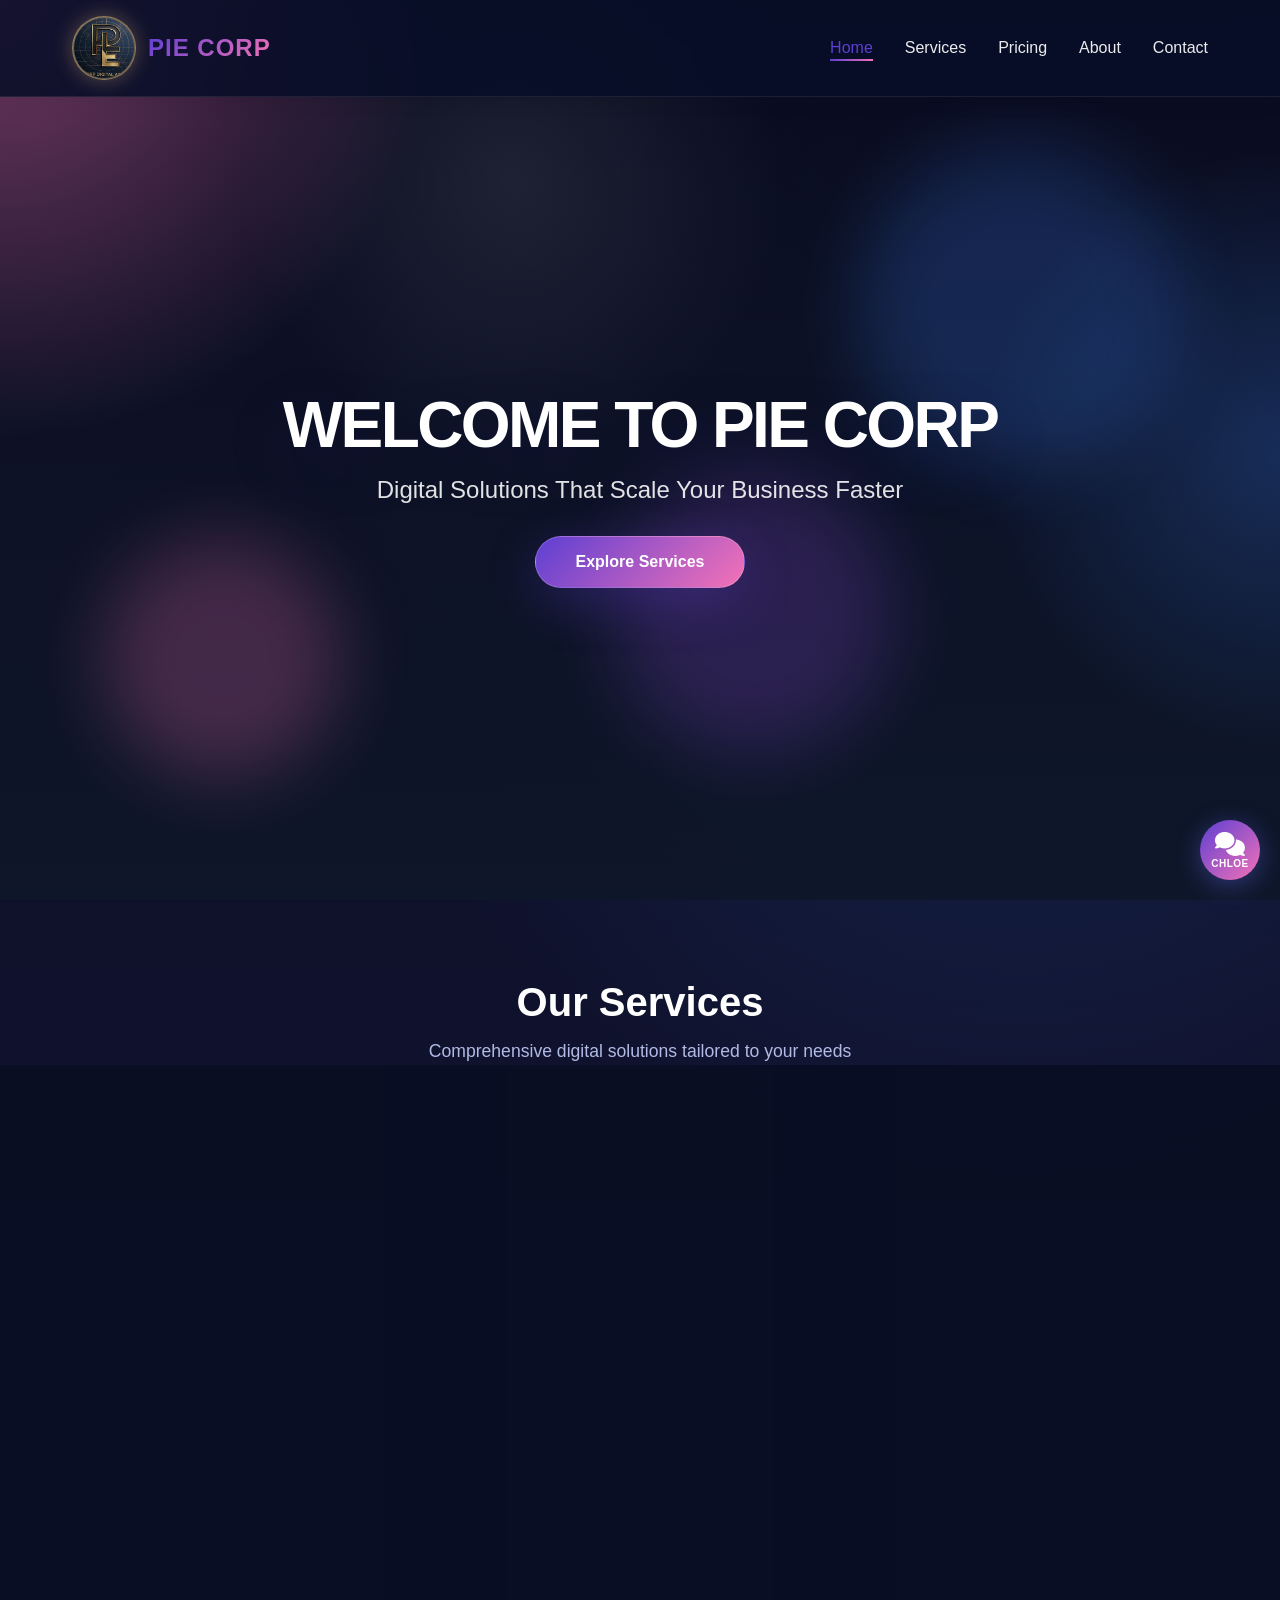
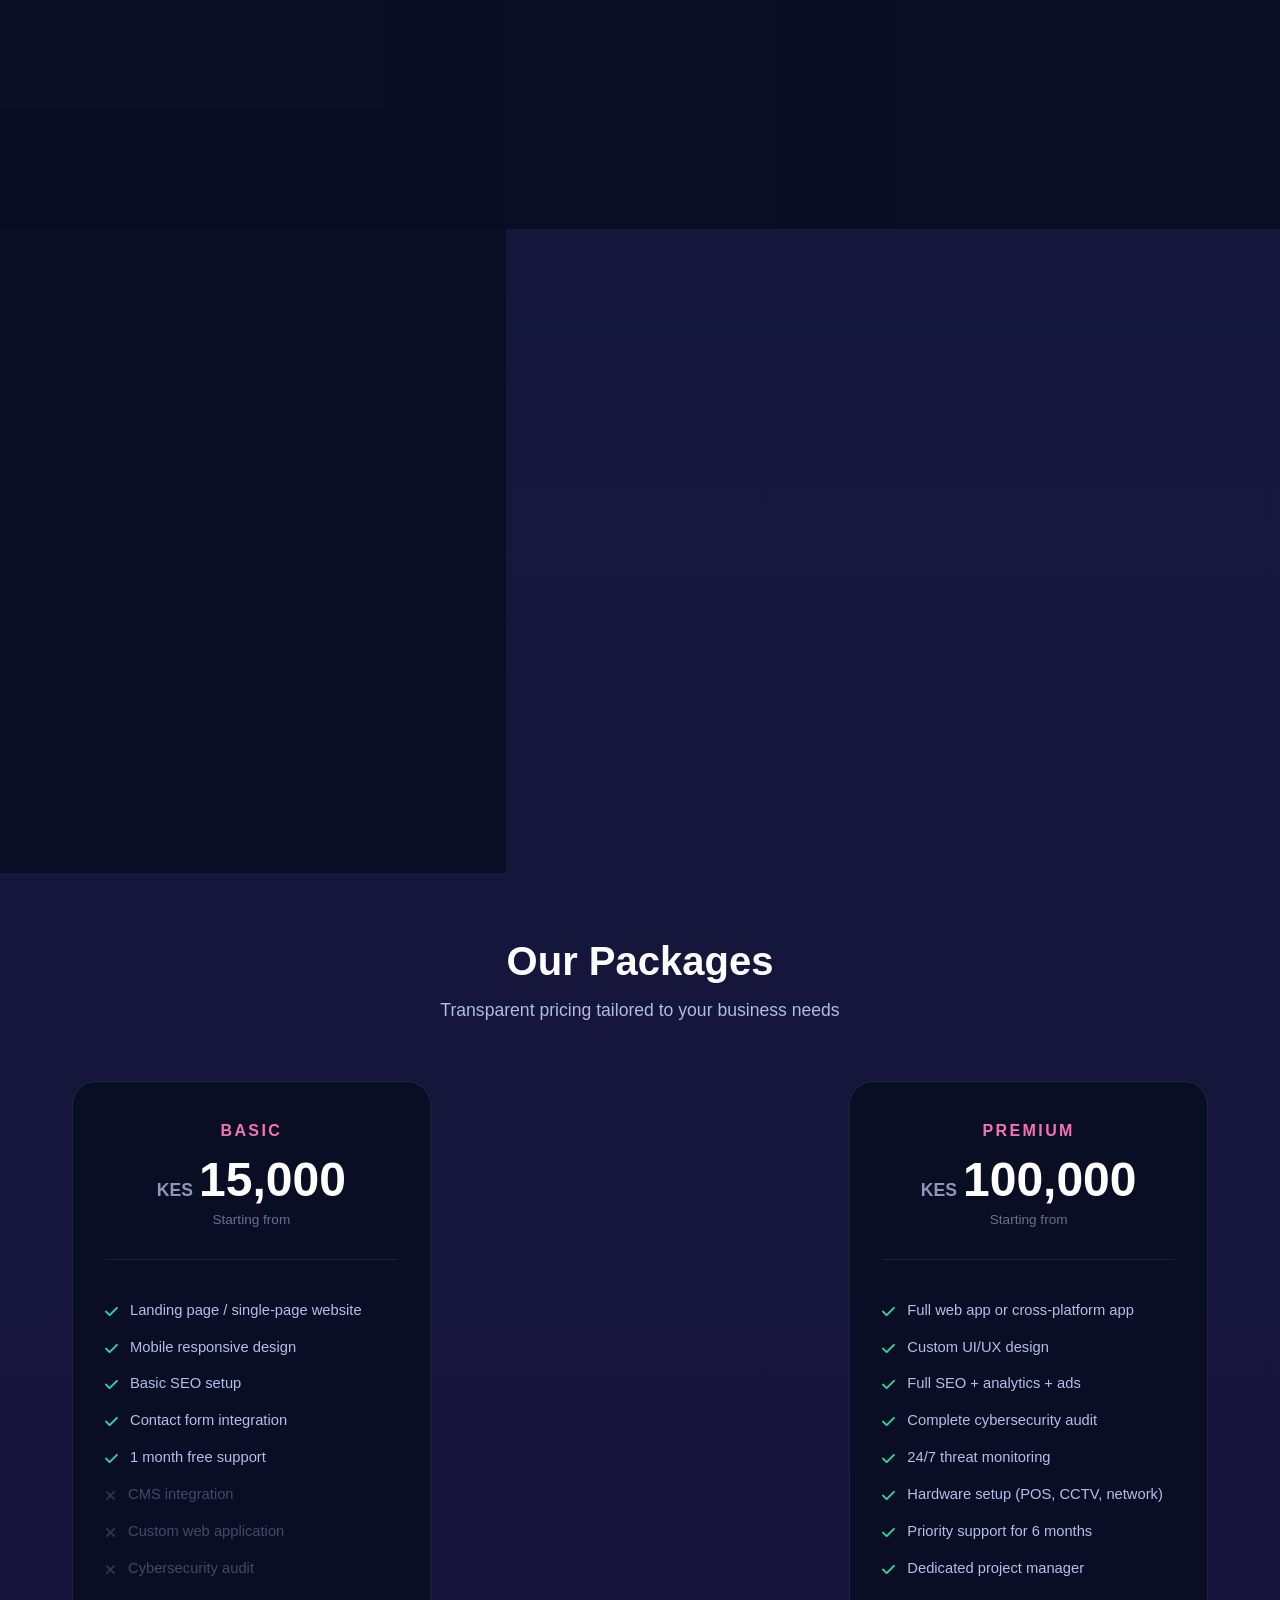
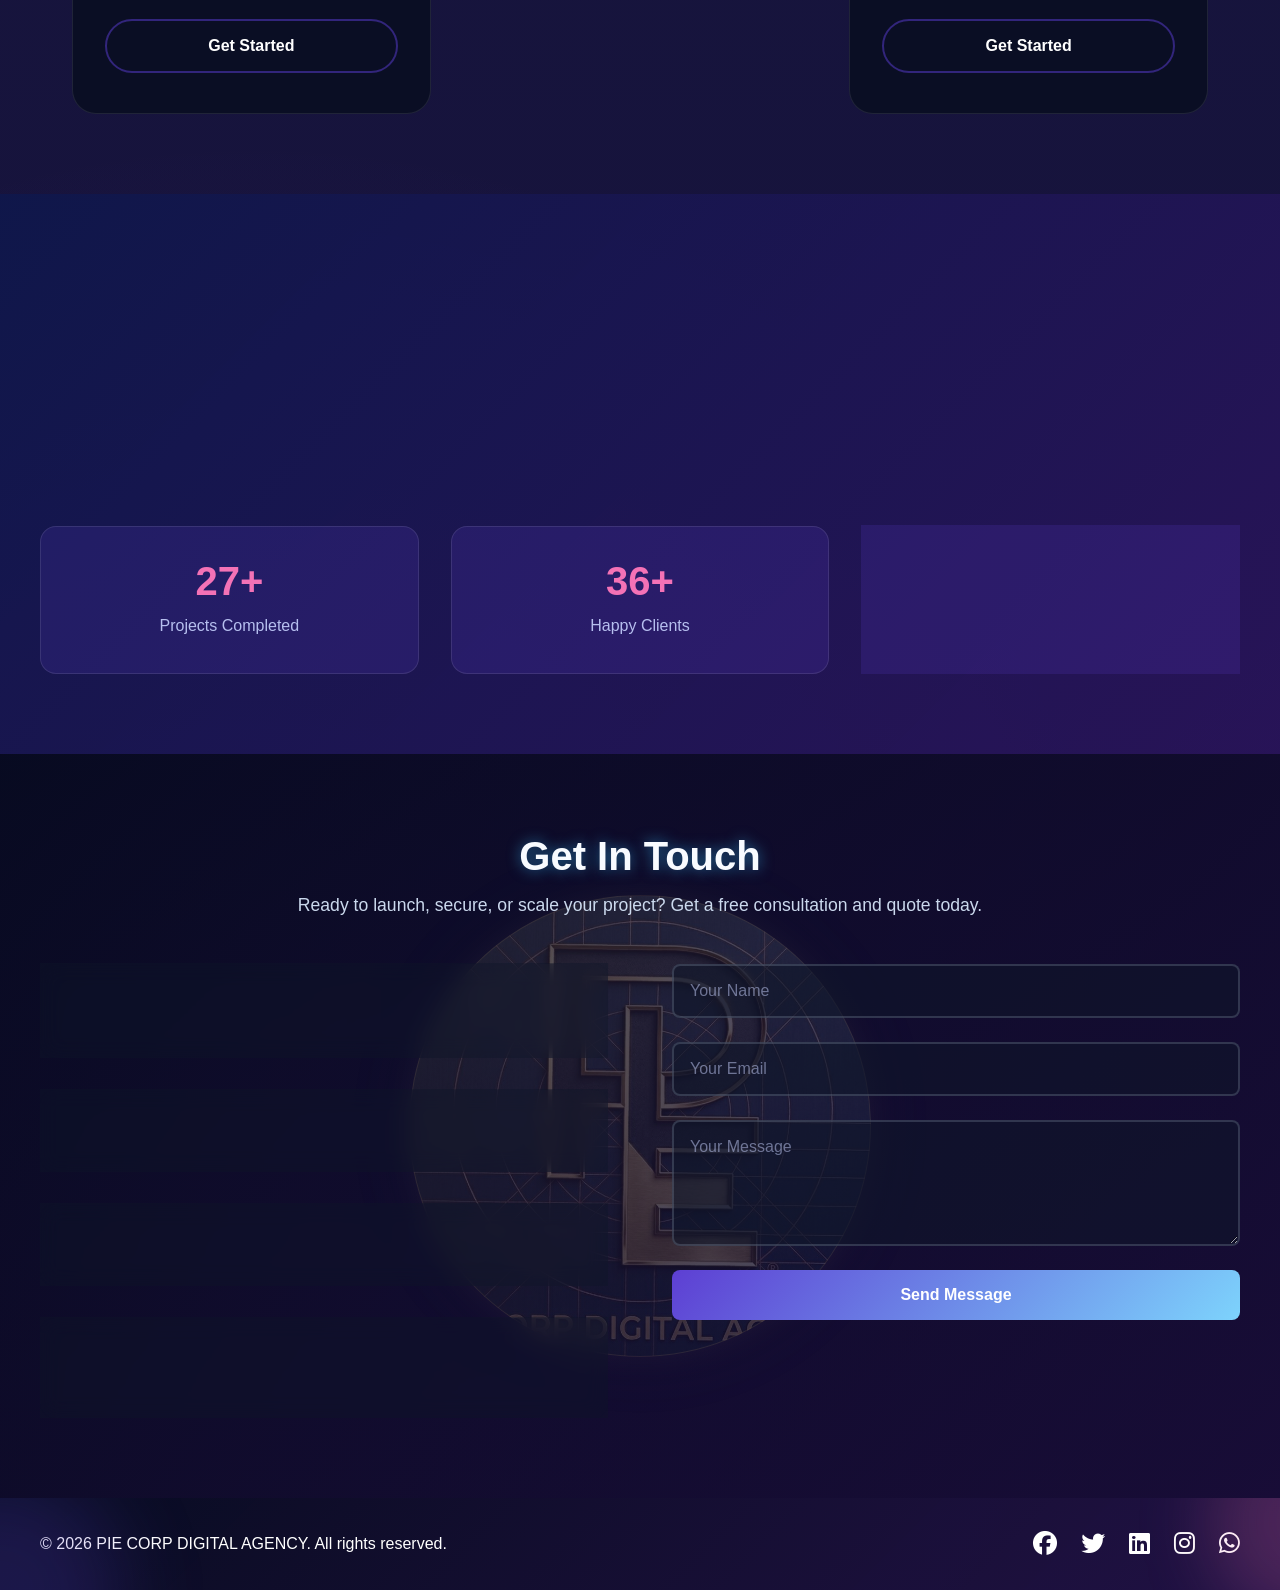
==== commit 7dc1d4a7: "Rename chatbot from DONA to CHLOE" ====
--- a/index.html
+++ b/index.html
@@ -390,23 +390,23 @@
     <div id="chatbot-container" class="chatbot-container">
         <button id="chatbot-toggle" class="chatbot-toggle" type="button" aria-label="Open DONA chat assistant">
             <i class="fas fa-comments"></i>
-            <span class="chat-label">DONA</span>
+            <span class="chat-label">CHLOE</span>
         </button>
         <div id="chatbot-window" class="chatbot-window">
             <div class="chatbot-header">
-                <h3>DONA - PIE CORP Assistant</h3>
+                <h3>CHLOE - PIE CORP Assistant</h3>
                 <button id="chatbot-close" class="chatbot-close">&times;</button>
             </div>
             <div id="chatbot-messages" class="chatbot-messages">
                 <div class="chat-message bot-message">
                     <span class="bot-avatar" aria-hidden="true"><i class="fas fa-user"></i></span>
                     <div class="bot-bubble">
-                        <p>Hi! I'm DONA 👩‍💻 Your PIE CORP lady assistant. Ask me about our services, pricing, contact info, or anything about the team!</p>
+                        <p>Hi! I'm CHLOE 👩‍💻 Your PIE CORP lady assistant. Ask me about our services, pricing, contact info, or anything about the team!</p>
                     </div>
                 </div>
             </div>
             <div class="chatbot-input-area">
-                <input type="text" id="chatbot-input" placeholder="Ask me anything..." class="chatbot-input" aria-label="Type your message for DONA">
+                <input type="text" id="chatbot-input" placeholder="Ask me anything..." class="chatbot-input" aria-label="Type your message for CHLOE">
                 <button id="chatbot-send" class="chatbot-send" type="button" aria-label="Send message"><i class="fas fa-paper-plane"></i></button>
             </div>
         </div>
